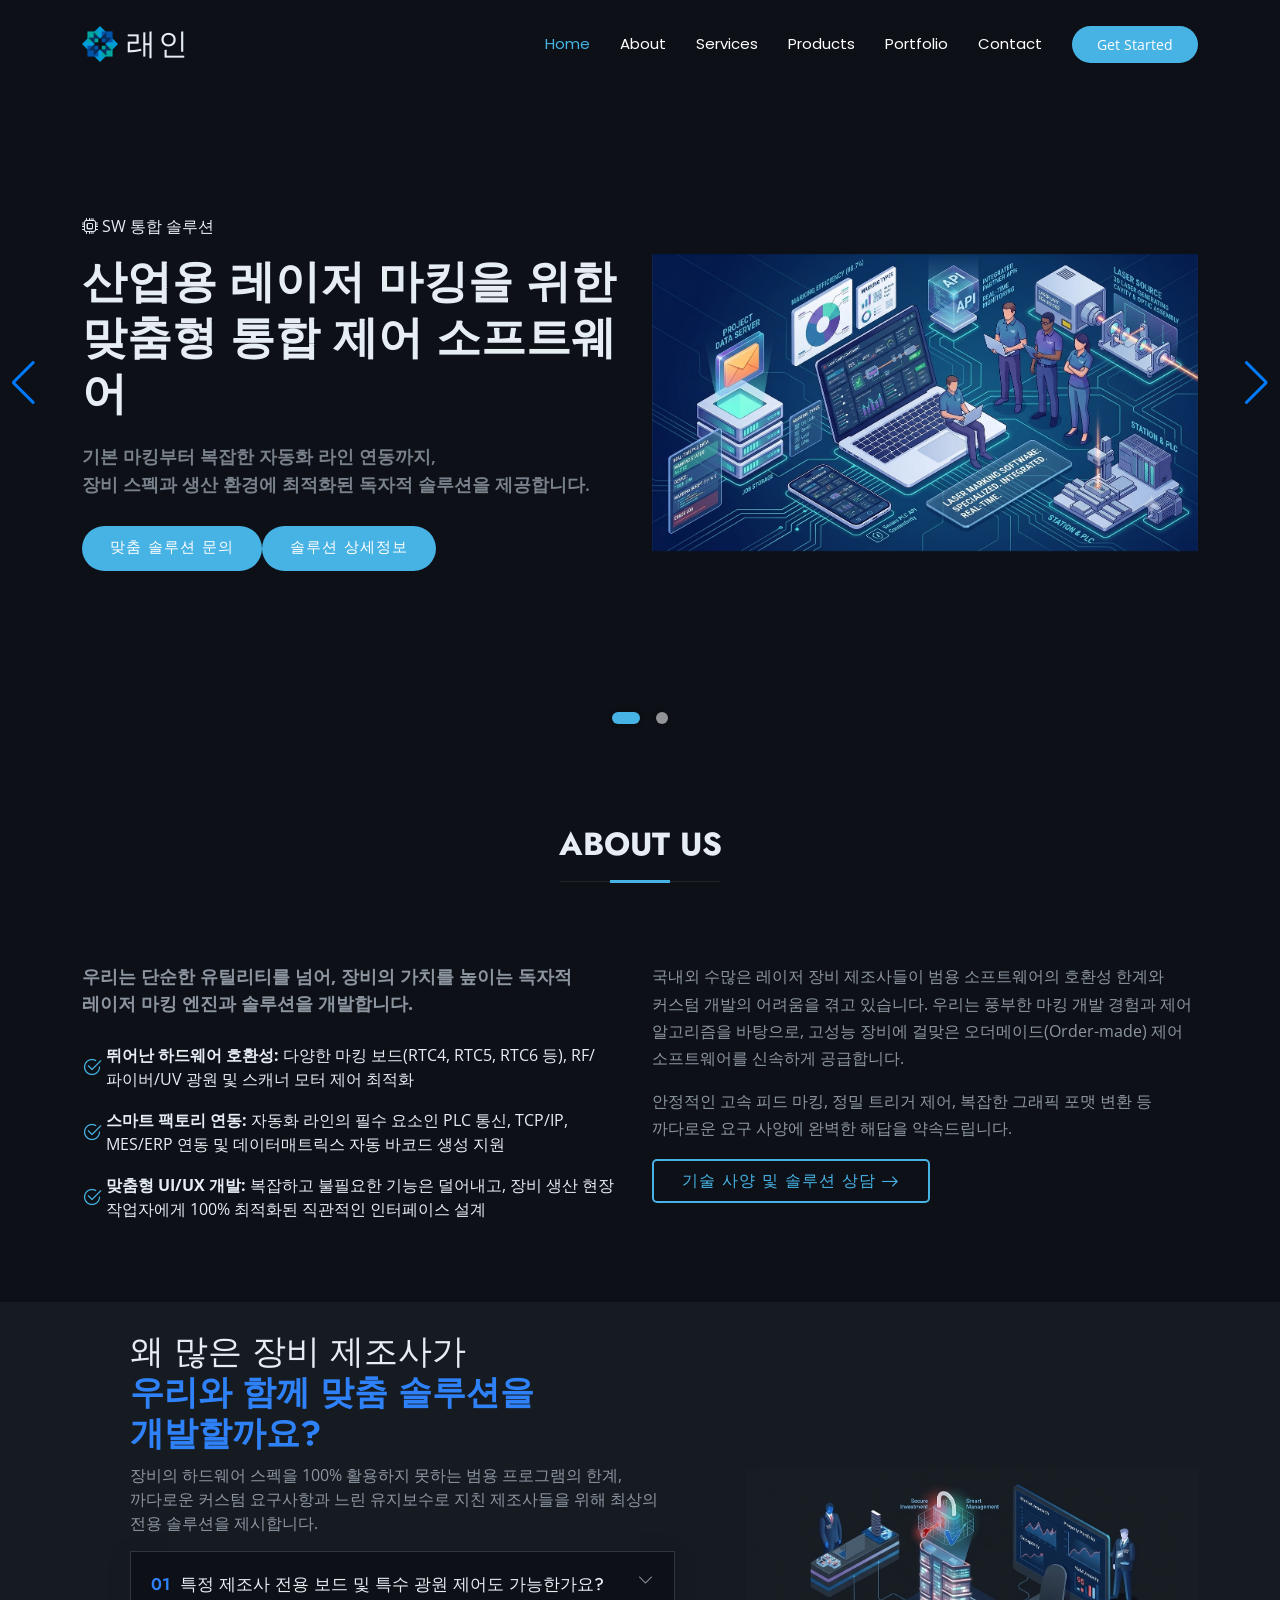
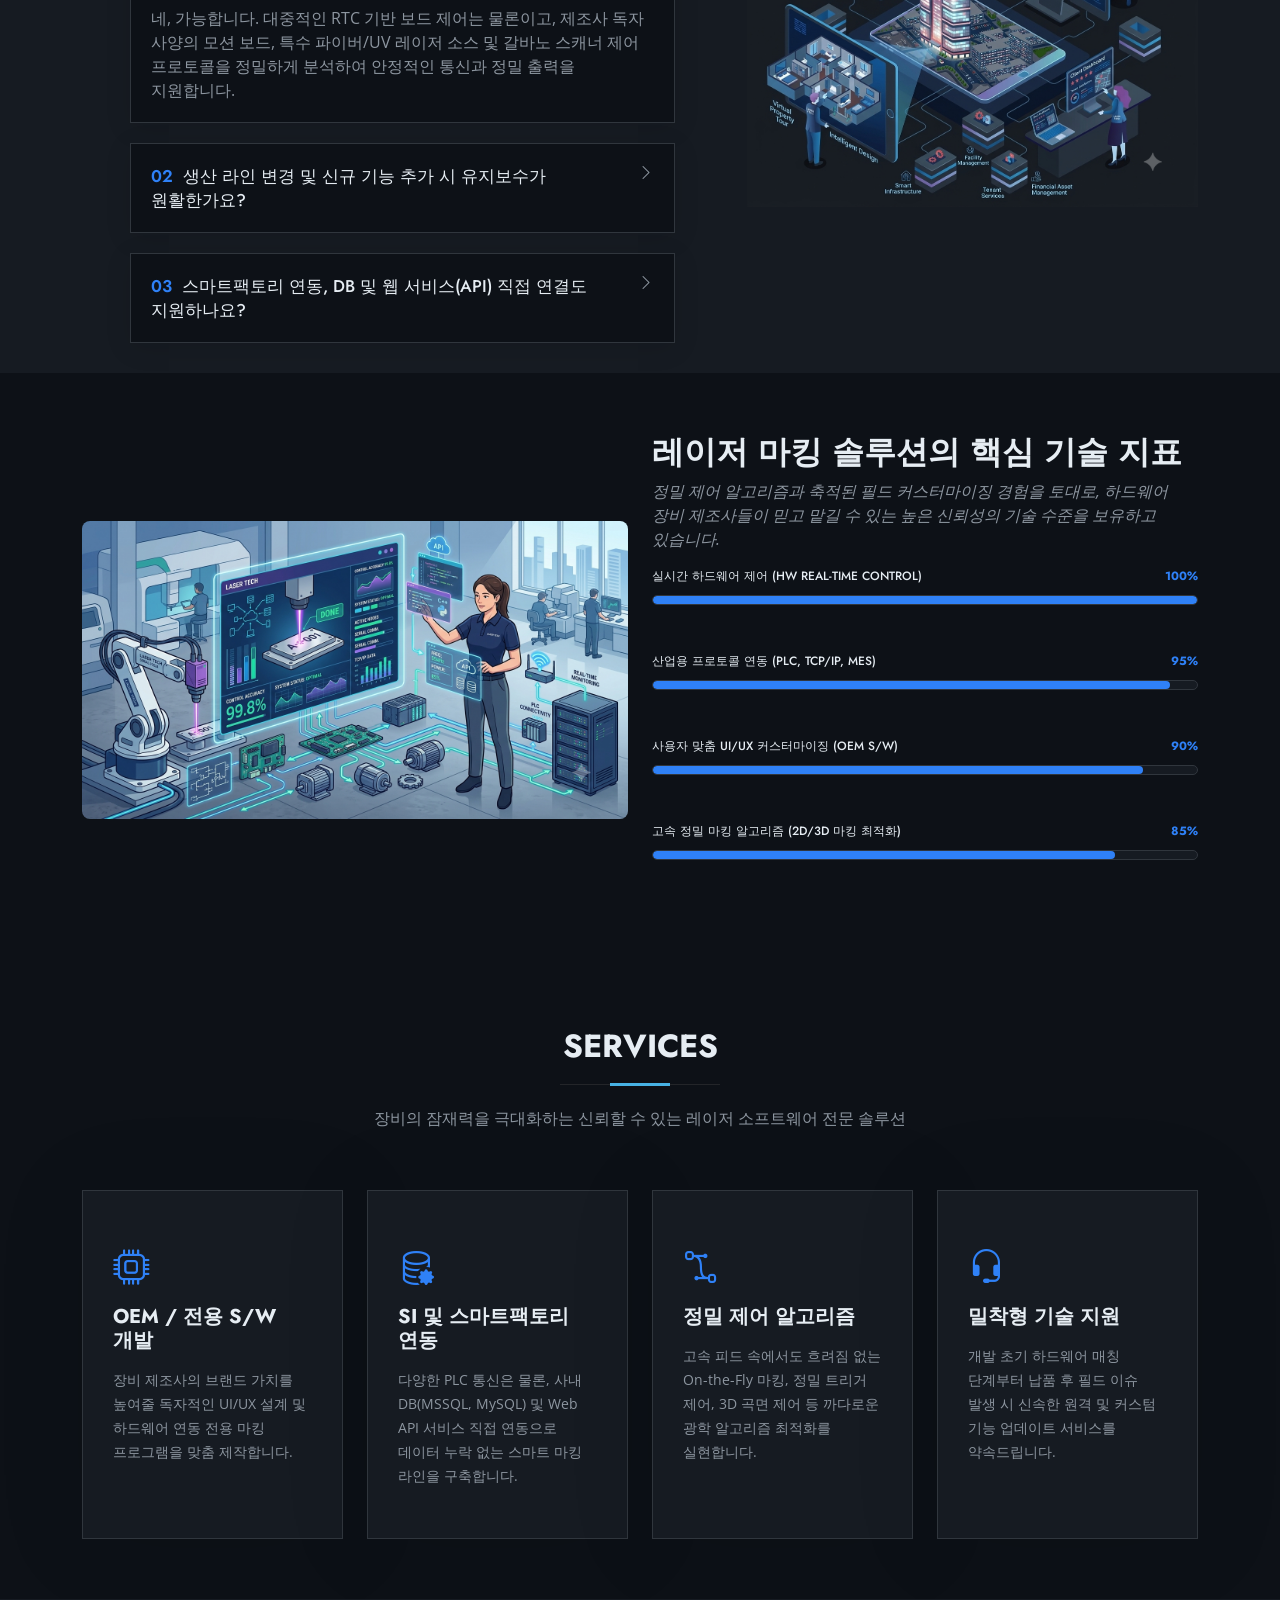
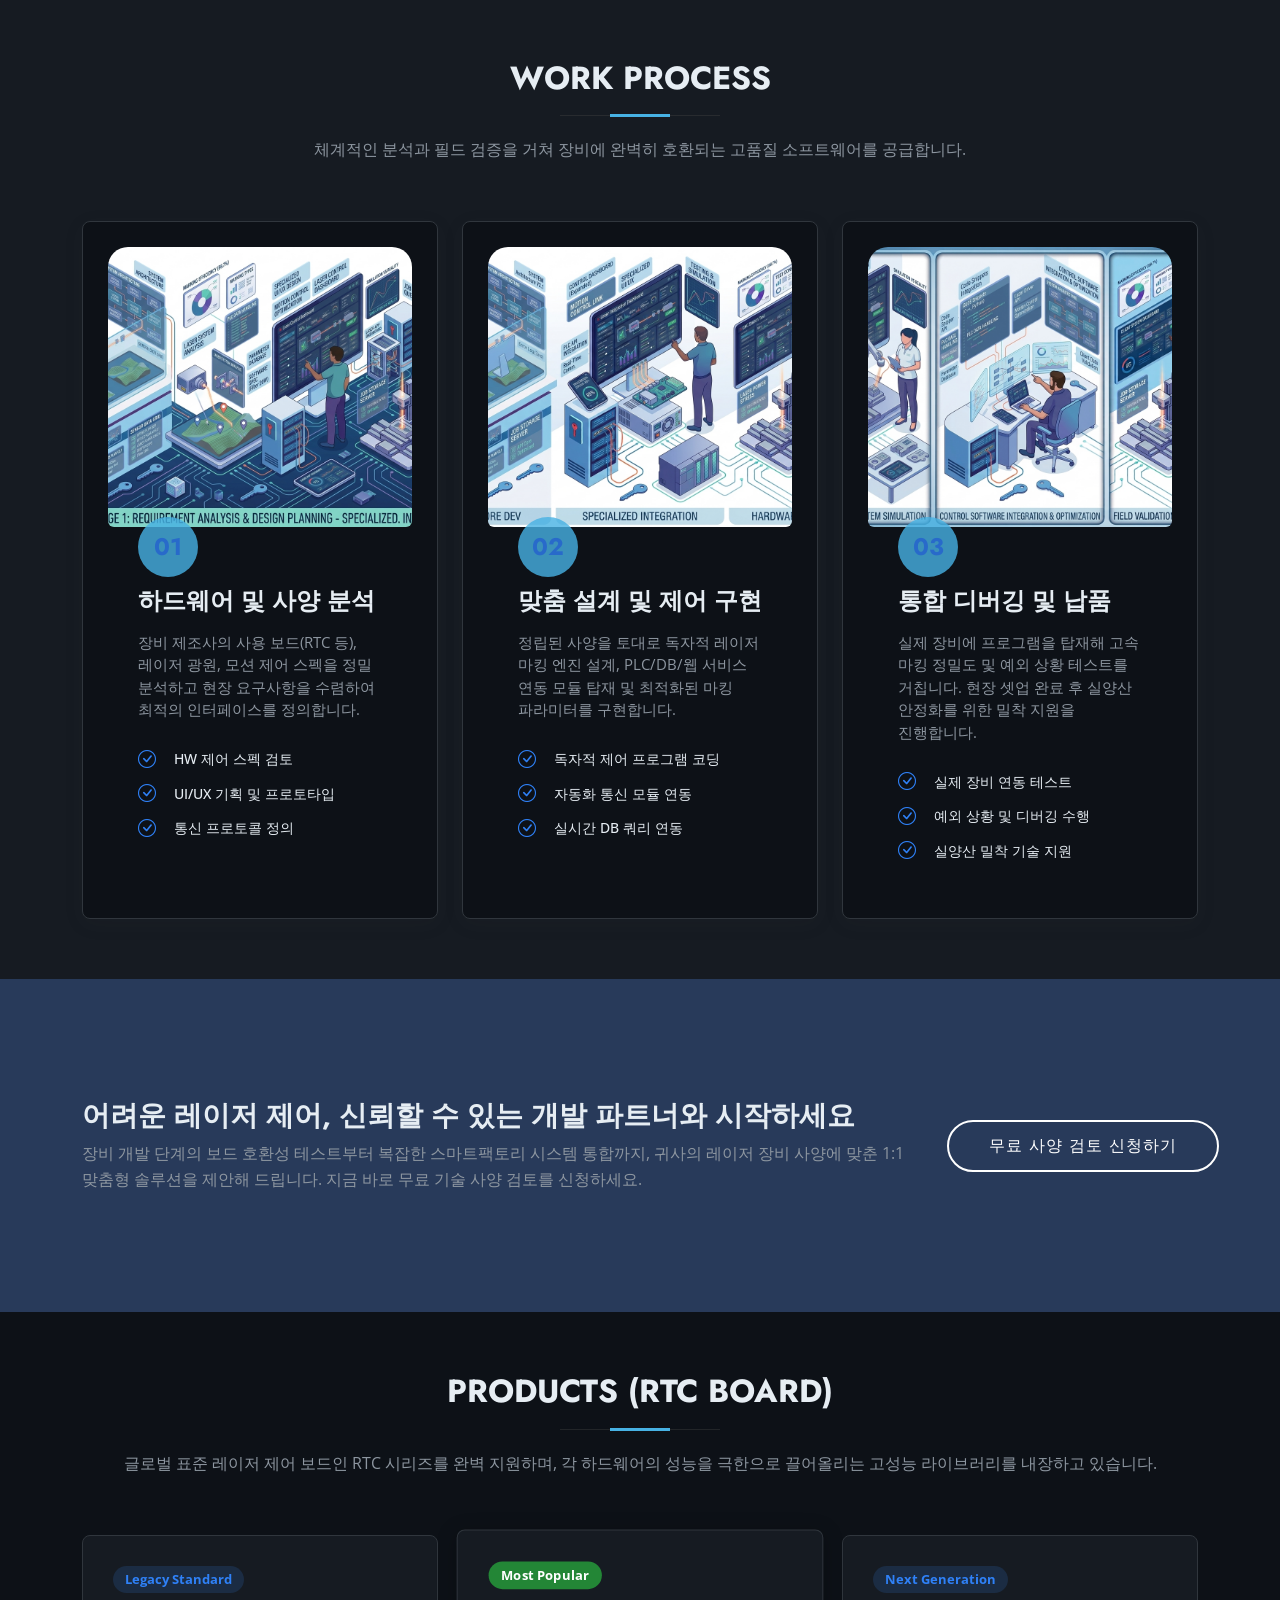
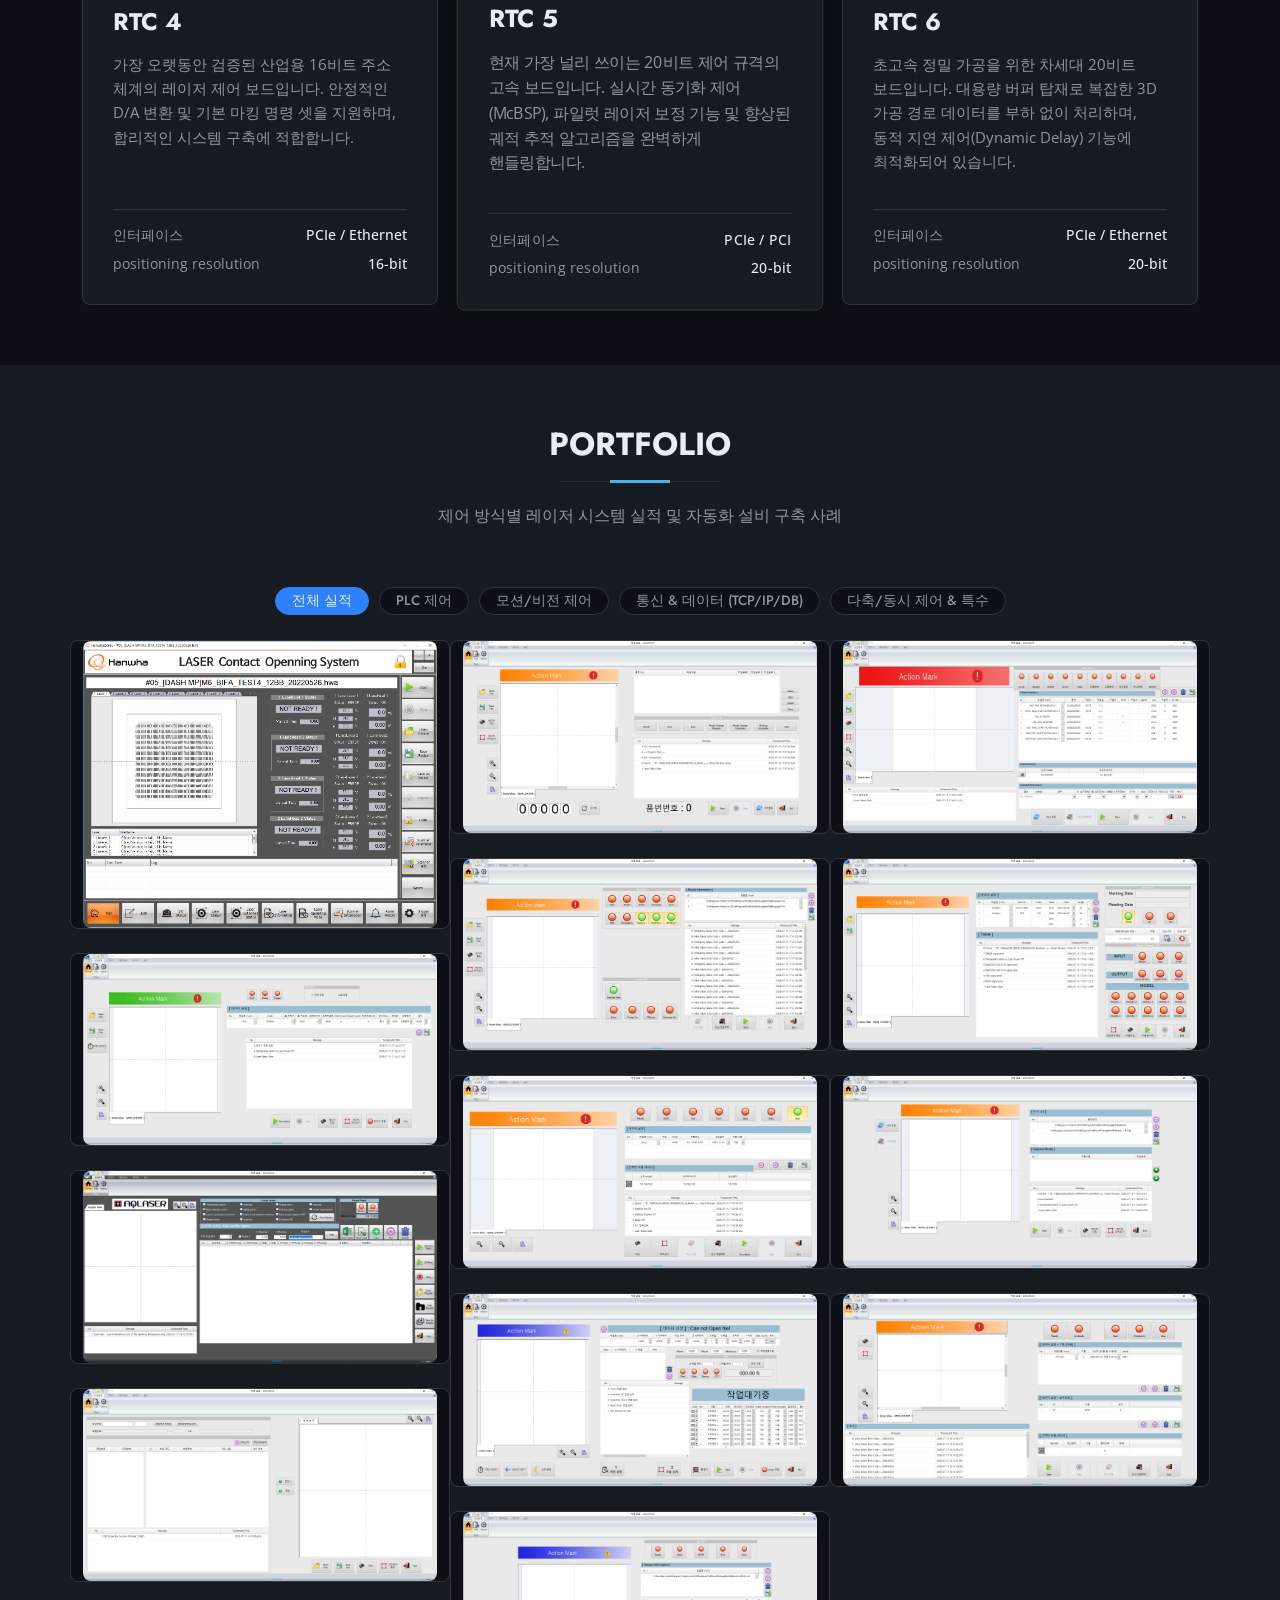
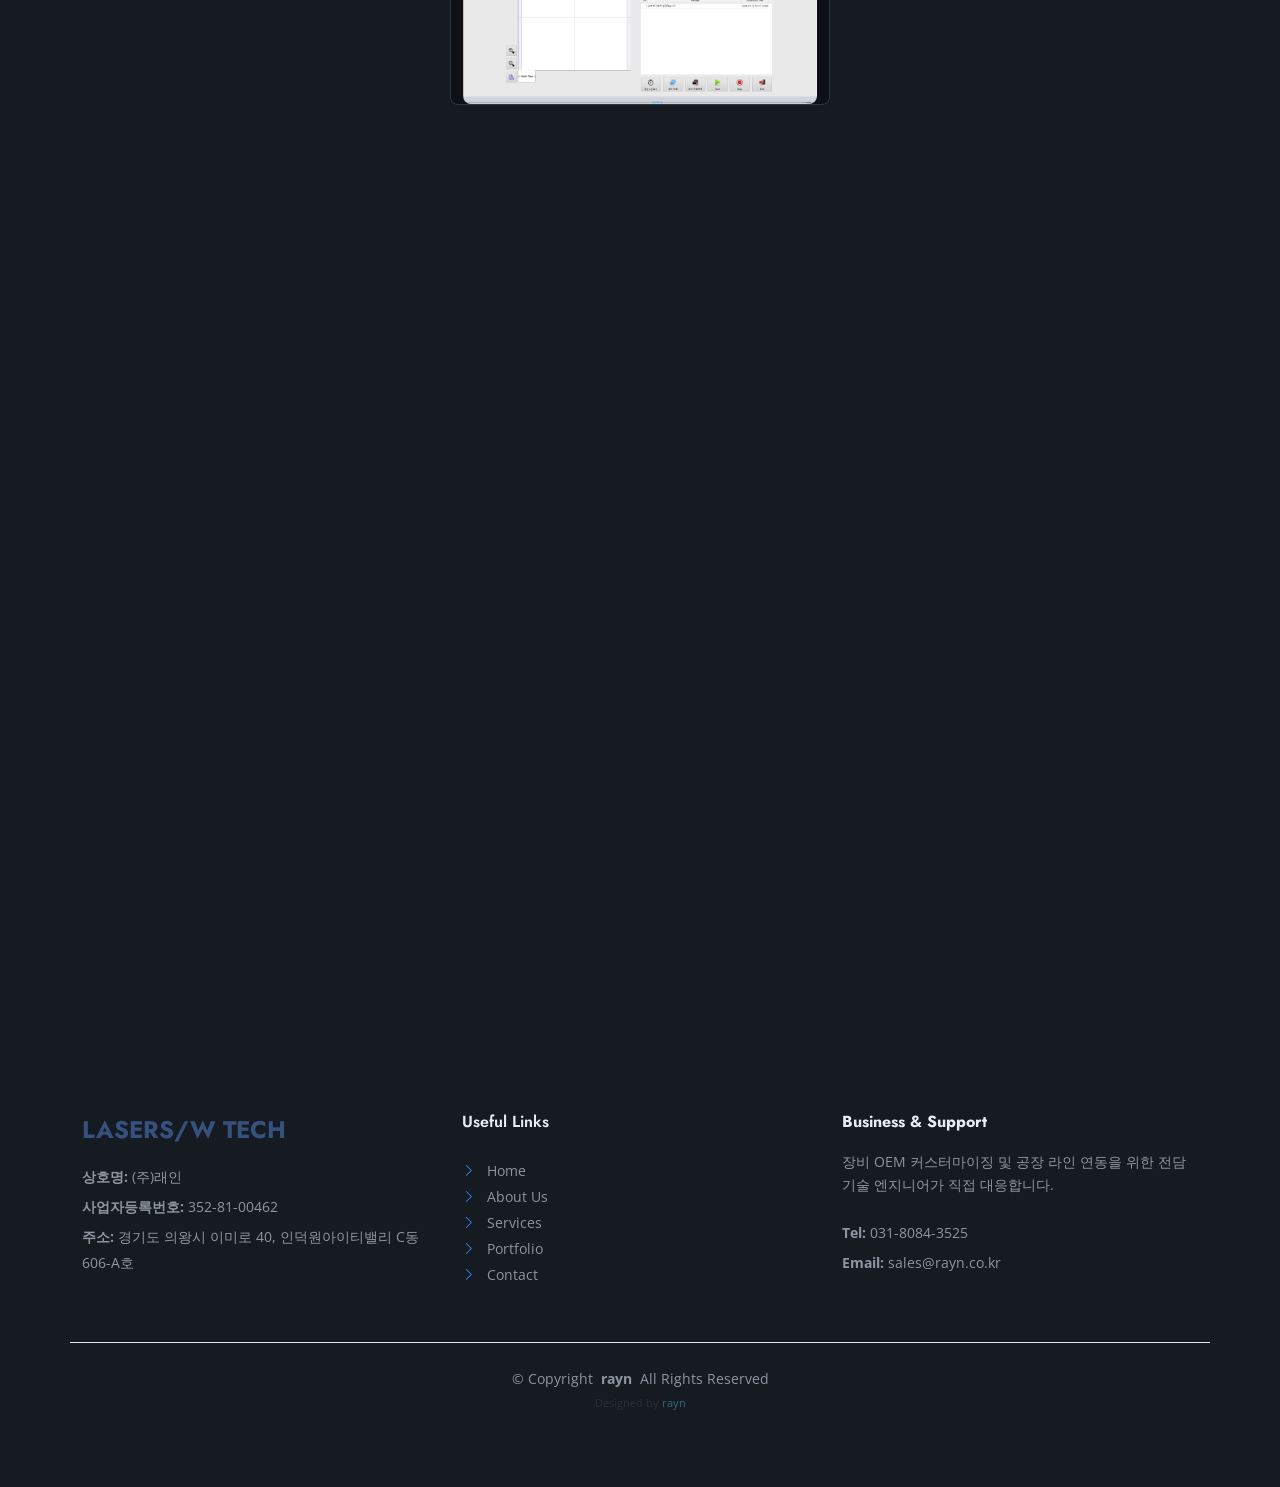
==== index.html @ 21db78a5 "Revise title and meta tags in index.html Updated the title and meta tags for SEO optimization." ====
<!DOCTYPE html>
<html lang="en">

<head>
  <meta charset="utf-8">
  <meta content="width=device-width, initial-scale=1.0" name="viewport">
  <title>(주)래인 | 산업용 레이저마킹기 제어 소프트웨어 솔루션</title>
  <meta name="description" content="고속·고정밀 산업용 레이저마킹기 제어 소프트웨어, 바코드 및 일련번호 자동 각인, 다양한 컨트롤러 호환 프로그램 및 기술 지원 제공.">
  <meta name="keywords" content="레이저마킹기 소프트웨어, 레이저각인 프로그램, 파이버레이저 제어, 바코드 마킹 S/W">

  <meta name="naver-site-verification" content="f3168f4e40c9c7f69e14053269ffd216d7e3ba92" />
  <meta name="google-site-verification" content="O3yWZTH9PxNp2W1cBLQPosysqCDRjIPfOWeS39dHVcw" />

  <!-- Favicons -->
  <link href="assets/img/favicon.png" rel="icon">
  <link href="assets/img/apple-touch-icon.png" rel="apple-touch-icon">

  <!-- Fonts -->
  <link href="https://fonts.googleapis.com" rel="preconnect">
  <link href="https://fonts.gstatic.com" rel="preconnect" crossorigin>
  <link href="https://fonts.googleapis.com/css2?family=Open+Sans:ital,wght@0,300;0,400;0,500;0,600;0,700;0,800;1,300;1,400;1,500;1,600;1,700;1,800&family=Poppins:ital,wght@0,100;0,200;0,300;0,400;0,500;0,600;0,700;0,800;0,900;1,100;1,200;1,300;1,400;1,500;1,600;1,700;1,800;1,900&family=Jost:ital,wght@0,100;0,200;0,300;0,400;0,500;0,600;0,700;0,800;0,900;1,100;1,200;1,300;1,400;1,500;1,600;1,700;1,800;1,900&display=swap" rel="stylesheet">

  <!-- Vendor CSS Files -->
  <link href="assets/vendor/bootstrap/css/bootstrap.min.css" rel="stylesheet">
  <link href="assets/vendor/bootstrap-icons/bootstrap-icons.css" rel="stylesheet">
  <link href="assets/vendor/aos/aos.css" rel="stylesheet">
  <link href="assets/vendor/glightbox/css/glightbox.min.css" rel="stylesheet">
  <link href="assets/vendor/swiper/swiper-bundle.min.css" rel="stylesheet">

  <!-- Main CSS File -->
  <link href="assets/css/main.css" rel="stylesheet">

  <!-- =======================================================
  * Template Name: Arsha
  * Template URL: https://bootstrapmade.com/arsha-free-bootstrap-html-template-corporate/
  * Updated: Feb 22 2025 with Bootstrap v5.3.3
  * Author: BootstrapMade.com
  * License: https://bootstrapmade.com/license/
  ======================================================== -->
</head>

<body class="index-page">

  <header id="header" class="header d-flex align-items-center fixed-top">
    <div class="container-fluid container-xl position-relative d-flex align-items-center">

      <a href="index.html" class="logo d-flex align-items-center me-auto">
        <!-- Uncomment the line below if you also wish to use an image logo -->
        <!-- <img src="assets/img/logo.webp" alt=""> -->
        <img src="assets/img/rayn_logo.png" alt="">
        <h1 class="sitename">래인</h1>
      </a>

      <nav id="navmenu" class="navmenu">
        <ul>
          <li><a href="#hero" class="active">Home</a></li>
          <li><a href="#about">About</a></li>
          <li><a href="#services">Services</a></li>
          <li><a href="#products">Products</a></li>
          <li><a href="#portfolio">Portfolio</a></li>
          <li><a href="#contact">Contact</a></li>
        </ul>
        <i class="mobile-nav-toggle d-xl-none bi bi-list"></i>
      </nav>

      <a class="btn-getstarted" href="#about">Get Started</a>

    </div>
  </header>

  <main class="main">

    <!-- Hero Section (SW + RTC 보드 일체형 통합 슬라이더) -->
    <section id="hero" class="hero section dark-background" style="padding: 0;">

    <div class="swiper init-swiper" style="position: relative;">
      
      <!-- Arsha v5+ 전용 Swiper 설정 제어 스크립트 -->
      <script type="application/json" class="swiper-config">
        {
          "loop": true,
          "speed": 800,
          "autoplay": {
            "delay": 4500,
            "disableOnInteraction": false
          },
          "slidesPerView": 1,
          "navigation": {
            "nextEl": ".swiper-button-next",
            "prevEl": ".swiper-button-prev"
          },
          "pagination": {
            "el": ".swiper-pagination",
            "type": "bullets",
            "clickable": true
          }
        }
      </script>
      
      <div class="swiper-wrapper">

        <!-- [슬라이드 1] SW 통합 솔루션 -->
        <div class="swiper-slide d-flex align-items-center" style="min-height: 85vh; padding: 80px 0 60px 0;">
          <div class="container">
            <div class="row gy-4 align-items-center">
              <div class="col-lg-6 order-2 order-lg-1 d-flex flex-column justify-content-center">
                <span class="solution-badge mb-3"><i class="bi bi-cpu"></i> SW 통합 솔루션</span>
                <h1 style="font-size: 2.8rem; font-weight: 700; line-height: 1.25;">
                  산업용 레이저 마킹을 위한<br>맞춤형 통합 제어 소프트웨어
                </h1>
                <p style="font-size: 1.1rem; margin: 20px 0; opacity: 0.85; line-height: 1.6;">
                  기본 마킹부터 복잡한 자동화 라인 연동까지,<br>장비 스펙과 생산 환경에 최적화된 독자적 솔루션을 제공합니다.
                </p>
                <div class="d-flex justify-content-center justify-content-lg-start mt-2">
                  <a href="#contact" class="btn-get-started">맞춤 솔루션 문의</a>
                  <!-- 확실하게 눈에 띄도록 커스텀 클래스를 고도화한 보조 버튼 -->
                  <a href="#about" class="btn-get-started btn-hero-secondary">솔루션 상세정보</a>
                </div>
              </div>
              <div class="col-lg-6 order-1 order-lg-2 hero-img text-center">
                <img src="assets/img/hero-img.png" class="img-fluid animated" alt="SW 통합 솔루션" style="max-height: 380px;">
              </div>
            </div>
          </div>
        </div><!-- /Slide 1 -->

        <!-- [슬라이드 2] RTC 보드 패키지 -->
        <div class="swiper-slide d-flex align-items-center" style="min-height: 85vh; padding: 80px 0 60px 0;">
          <div class="container">
            <div class="row gy-4 align-items-center">
              <div class="col-lg-6 order-2 order-lg-1 d-flex flex-column justify-content-center">
                <span class="solution-badge premium mb-3"><i class="bi bi-cpu-fill"></i> RTC 보드 패키지</span>
                <h1 style="font-size: 2.8rem; font-weight: 700; line-height: 1.25;">
                  검증된 RTC 제어 솔루션으로<br>설비의 가치를 극대화합니다
                </h1>
                <p style="font-size: 1.1rem; margin: 20px 0; opacity: 0.85; line-height: 1.6;">
                  합리적인 **RTC4**부터 고정밀 **RTC5**, 차세대 **RTC6**까지 고객사 장비 스펙에 맞춤 구성됩니다. 하드웨어의 성능을 100% 끌어올리는 안정적인 드라이버 최적화와 완벽한 통신 연동을 보장합니다.
                </p>
                <div class="d-flex justify-content-center justify-content-lg-start mt-2">
                  <a href="#contact" class="btn-get-started">맞춤 솔루션 문의</a>
                  <!-- 확실하게 눈에 띄도록 커스텀 클래스를 고도화한 보조 버튼 -->
                  <a href="#about" class="btn-get-started btn-hero-secondary">솔루션 상세정보</a>
                </div>
              </div>
              <!-- [슬라이드 2] 우측 이미지 배치 변경 코드 -->
              <div class="col-lg-6 order-1 order-lg-2 hero-img text-center d-flex align-items-center justify-content-center" style="min-height: 380px;">
                <!-- 
                  - max-height를 조절해 보드가 큼직하게 보이도록 조정합니다.
                  - object-fit: contain을 통해 이미지가 찌그러지지 않고 원본 비율을 유지하도록 합니다.
                  - filter: drop-shadow를 추가해 투명 배경 이미지 밑에 은은한 푸른빛/흰색 그림자를 주어 어두운 템플릿 테마와 공중에 뜬 듯한 입체감을 연출합니다.
                -->
                <img src="assets/img/rtc-board.png" class="img-fluid animated" alt="RTC 보드 전체 라인업 패키지" 
                    style="max-height: 320px; width: auto; object-fit: contain; filter: drop-shadow(0px 10px 20px rgba(71, 178, 228, 0.25));">
              </div>
            </div>
          </div>
        </div><!-- /Slide 2 -->

      </div>

      <!-- 내비게이션 화살표 및 하단 페이지 닷 컨트롤러 -->
      <div class="swiper-button-prev"></div>
      <div class="swiper-button-next"></div>
      
      <!-- 이 엘리먼트가 위 CSS를 만나 아주 밝고 선명한 흰색/하늘색 점들로 표현됩니다 -->
      <div class="swiper-pagination"></div>

    </div>

  </section><!-- /Hero Section -->

    <!-- Clients Section -->
    <!-- section id="clients" class="clients section light-background">

      <div class="container" data-aos="zoom-in">

        <div class="swiper init-swiper">
          <script type="application/json" class="swiper-config">
            {
              "loop": true,
              "speed": 600,
              "autoplay": {
                "delay": 5000
              },
              "slidesPerView": "auto",
              "pagination": {
                "el": ".swiper-pagination",
                "type": "bullets",
                "clickable": true
              },
              "breakpoints": {
                "320": {
                  "slidesPerView": 2,
                  "spaceBetween": 40
                },
                "480": {
                  "slidesPerView": 3,
                  "spaceBetween": 60
                },
                "640": {
                  "slidesPerView": 4,
                  "spaceBetween": 80
                },
                "992": {
                  "slidesPerView": 5,
                  "spaceBetween": 120
                },
                "1200": {
                  "slidesPerView": 6,
                  "spaceBetween": 120
                }
              }
            }
          </script>
          <div class="swiper-wrapper align-items-center">
            <div class="swiper-slide"><img src="assets/img/clients/clients-1.webp" class="img-fluid" alt=""></div>
            <div class="swiper-slide"><img src="assets/img/clients/clients-2.webp" class="img-fluid" alt=""></div>
            <div class="swiper-slide"><img src="assets/img/clients/clients-3.webp" class="img-fluid" alt=""></div>
            <div class="swiper-slide"><img src="assets/img/clients/clients-4.webp" class="img-fluid" alt=""></div>
            <div class="swiper-slide"><img src="assets/img/clients/clients-5.webp" class="img-fluid" alt=""></div>
            <div class="swiper-slide"><img src="assets/img/clients/clients-6.webp" class="img-fluid" alt=""></div>
            <div class="swiper-slide"><img src="assets/img/clients/clients-7.webp" class="img-fluid" alt=""></div>
            <div class="swiper-slide"><img src="assets/img/clients/clients-8.webp" class="img-fluid" alt=""></div>
          </div>
        </div>

      </div>

    </section -->
    <!-- /Clients Section -->

    <!-- About Section -->
    <section id="about" class="about section">

      <!-- Section Title -->
      <div class="container section-title" data-aos="fade-up">
        <h2>About Us</h2>
      </div><!-- End Section Title -->

      <div class="container">

        <div class="row gy-4">

          <div class="col-lg-6 content" data-aos="fade-up" data-aos-delay="100">
            <p style="font-size: 18px; font-weight: bold; color: #37517e; word-break: keep-all;">
              우리는 단순한 유틸리티를 넘어, 장비의 가치를 높이는 독자적 레이저 마킹 엔진과 솔루션을 개발합니다.
            </p>
            <ul style="padding-top: 10px;">
              <li style="margin-bottom: 12px; word-break: keep-all;">
                <i class="bi bi-check2-circle" style="color: #47b2e4;"></i> 
                <span><strong>뛰어난 하드웨어 호환성:</strong> 다양한 마킹 보드(RTC4, RTC5, RTC6 등), RF/파이버/UV 광원 및 스캐너 모터 제어 최적화</span>
              </li>
              <li style="margin-bottom: 12px; word-break: keep-all;">
                <i class="bi bi-check2-circle" style="color: #47b2e4;"></i> 
                <span><strong>스마트 팩토리 연동:</strong> 자동화 라인의 필수 요소인 PLC 통신, TCP/IP, MES/ERP 연동 및 데이터매트릭스 자동 바코드 생성 지원</span>
              </li>
              <li style="margin-bottom: 12px; word-break: keep-all;">
                <i class="bi bi-check2-circle" style="color: #47b2e4;"></i> 
                <span><strong>맞춤형 UI/UX 개발:</strong> 복잡하고 불필요한 기능은 덜어내고, 장비 생산 현장 작업자에게 100% 최적화된 직관적인 인터페이스 설계</span>
              </li>
            </ul>
          </div>

          <div class="col-lg-6" data-aos="fade-up" data-aos-delay="200">
            <p style="word-break: keep-all; line-height: 1.7;">
              국내외 수많은 레이저 장비 제조사들이 범용 소프트웨어의 호환성 한계와 커스텀 개발의 어려움을 겪고 있습니다. 우리는 풍부한 마킹 개발 경험과 제어 알고리즘을 바탕으로, 고성능 장비에 걸맞은 오더메이드(Order-made) 제어 소프트웨어를 신속하게 공급합니다. 
            </p>
            <p style="word-break: keep-all; line-height: 1.7;">
              안정적인 고속 피드 마킹, 정밀 트리거 제어, 복잡한 그래픽 포맷 변환 등 까다로운 요구 사양에 완벽한 해답을 약속드립니다.
            </p>
            <!-- 아래 링크는 클릭 시 문의하기(#contact)로 부드럽게 스크롤됩니다. -->
            <a href="#contact" class="read-more"><span>기술 사양 및 솔루션 상담</span><i class="bi bi-arrow-right"></i></a>
          </div>

        </div>

      </div>

    </section><!-- /About Section -->

    <!-- Why Us Section -->
    <section id="why-us" class="section why-us" data-builder="section" style="background-color: var(--gh-bg-sub) !important;">

      <div class="container">

        <div class="row gy-4">

          <div class="col-lg-7 d-flex flex-column justify-content-center order-2 order-lg-1">

            <div class="content px-xl-5" data-aos="fade-up" data-aos-delay="100">
              <h3 style="word-break: keep-all; color: var(--gh-text-main) !important;">왜 많은 장비 제조사가<br><strong style="color: var(--gh-accent) !important;">우리와 함께 맞춤 솔루션을 개발할까요?</strong></h3>
              <p style="word-break: keep-all; color: var(--gh-text-muted) !important;">
                장비의 하드웨어 스펙을 100% 활용하지 못하는 범용 프로그램의 한계, 까다로운 커스텀 요구사항과 느린 유지보수로 지친 제조사들을 위해 최상의 전용 솔루션을 제시합니다.
              </p>
            </div>

            <div class="faq-container px-xl-5" data-aos="fade-up" data-aos-delay="200">

              <div class="faq-item faq-active" style="background-color: var(--gh-bg-main) !important; border: 1px solid var(--gh-border) !important;">
                <h3 style="word-break: keep-all; color: var(--gh-text-main) !important;"><span style="color: var(--gh-accent) !important;">01</span> 특정 제조사 전용 보드 및 특수 광원 제어도 가능한가요?</h3>
                <div class="faq-content">
                  <p style="word-break: keep-all; color: var(--gh-text-muted) !important;">네, 가능합니다. 대중적인 RTC 기반 보드 제어는 물론이고, 제조사 독자 사양의 모션 보드, 특수 파이버/UV 레이저 소스 및 갈바노 스캐너 제어 프로토콜을 정밀하게 분석하여 안정적인 통신과 정밀 출력을 지원합니다.</p>
                </div>
                <i class="faq-toggle bi bi-chevron-right" style="color: var(--gh-text-muted) !important;"></i>
              </div>

              <div class="faq-item" style="background-color: var(--gh-bg-main) !important; border: 1px solid var(--gh-border) !important;">
                <h3 style="word-break: keep-all; color: var(--gh-text-main) !important;"><span style="color: var(--gh-accent) !important;">02</span> 생산 라인 변경 및 신규 기능 추가 시 유지보수가 원활한가요?</h3>
                <div class="faq-content">
                  <p style="word-break: keep-all; color: var(--gh-text-muted) !important;">해외 범용 프로그램과 달리, 자체 기술력으로 소스코드를 직접 설계·개발하므로 신속한 유지보수 및 즉각적인 커스텀 피드백이 가능합니다. 생산 현장의 라인 변경이나 신규 자동화 스펙 요구에 빠르게 대응할 수 있습니다.</p>
                </div>
                <i class="faq-toggle bi bi-chevron-right" style="color: var(--gh-text-muted) !important;"></i>
              </div>

              <div class="faq-item" style="background-color: var(--gh-bg-main) !important; border: 1px solid var(--gh-border) !important;">
                <h3 style="word-break: keep-all; color: var(--gh-text-main) !important;"><span style="color: var(--gh-accent) !important;">03</span> 스마트팩토리 연동, DB 및 웹 서비스(API) 직접 연결도 지원하나요?</h3>
                <div class="faq-content">
                  <p style="word-break: keep-all; color: var(--gh-text-muted) !important;">네, 적극 지원합니다. 상위 DB(MS-SQL, Oracle, MySQL 등) 및 RESTful Web Service(웹 API)와 프로그램이 실시간으로 직접 연동되어 마킹 데이터를 조회하고 결과를 피드백합니다. 이를 통해 수동 입력 오류를 원천 차단하고, PLC·이더넷 통신 및 MES/ERP 시스템과의 완벽한 동기화를 보장합니다.</p>
                </div>
                <i class="faq-toggle bi bi-chevron-right" style="color: var(--gh-text-muted) !important;"></i>
              </div>

            </div>

          </div>

          <div class="col-lg-5 order-1 order-lg-2 why-us-img">
            <!-- 💡 GitHub 다크 테마 배경에 맞춰 생성한 새로운 이미지를 'why-us.png'로 저장해 교체해 주세요! -->
            <img src="assets/img/why-us.png" class="img-fluid" alt="레이저 제어 기술력 이미지" data-aos="zoom-in" data-aos-delay="100">
          </div>
        </div>

      </div>

    </section>
    <!-- /Why Us Section -->

    <!-- Skills Section -->
    <section id="skills" class="skills section" style="background-color: var(--gh-bg-main) !important;">

      <div class="container" data-aos="fade-up" data-aos-delay="100">

        <div class="row">

          <div class="col-lg-6 d-flex align-items-center">
            <!-- 💡 다크 테마에 맞는 일러스트를 배치해 보세요! -->
            <img src="assets/img/skills.png" class="img-fluid" alt="소프트웨어 제어 전문성 일러스트" style="border-radius: 8px;">
          </div>

          <div class="col-lg-6 pt-4 pt-lg-0 content">

            <h3 style="word-break: keep-all; color: var(--gh-text-main) !important;">레이저 마킹 솔루션의 핵심 기술 지표</h3>
            <p class="fst-italic" style="word-break: keep-all; color: var(--gh-text-muted) !important;">
              정밀 제어 알고리즘과 축적된 필드 커스터마이징 경험을 토대로, 하드웨어 장비 제조사들이 믿고 맡길 수 있는 높은 신뢰성의 기술 수준을 보유하고 있습니다.
            </p>

            <div class="skills-content skills-animation">

              <!-- Skill 1: 실시간 하드웨어 제어 -->
              <div class="progress" style="margin-bottom: 25px; background: transparent;">
                <span class="skill" style="display: flex; justify-content: space-between; align-items: center; margin-bottom: 10px;">
                  <span style="color: var(--gh-text-main) !important; font-weight: 500;">실시간 하드웨어 제어 (HW Real-time Control)</span> 
                  <i class="val" style="color: var(--gh-accent) !important; font-style: normal; font-weight: bold;">100%</i>
                </span>
                <div class="progress-bar-wrap" style="background-color: var(--gh-bg-sub) !important; border: 1px solid var(--gh-border) !important; height: 10px; border-radius: 5px; overflow: hidden;">
                  <div class="progress-bar" role="progressbar" aria-valuenow="100" aria-valuemin="0" aria-valuemax="100" style="background-color: var(--gh-accent) !important; height: 100%; border-radius: 5px;"></div>
                </div>
              </div>

              <!-- Skill 2: 산업용 프로토콜 연동 -->
              <div class="progress" style="margin-bottom: 25px; background: transparent;">
                <span class="skill" style="display: flex; justify-content: space-between; align-items: center; margin-bottom: 10px;">
                  <span style="color: var(--gh-text-main) !important; font-weight: 500;">산업용 프로토콜 연동 (PLC, TCP/IP, MES)</span> 
                  <i class="val" style="color: var(--gh-accent) !important; font-style: normal; font-weight: bold;">95%</i>
                </span>
                <div class="progress-bar-wrap" style="background-color: var(--gh-bg-sub) !important; border: 1px solid var(--gh-border) !important; height: 10px; border-radius: 5px; overflow: hidden;">
                  <div class="progress-bar" role="progressbar" aria-valuenow="95" aria-valuemin="0" aria-valuemax="100" style="background-color: var(--gh-accent) !important; height: 100%; border-radius: 5px;"></div>
                </div>
              </div>

              <!-- Skill 3: 사용자 맞춤 UI/UX 커스터마이징 -->
              <div class="progress" style="margin-bottom: 25px; background: transparent;">
                <span class="skill" style="display: flex; justify-content: space-between; align-items: center; margin-bottom: 10px;">
                  <span style="color: var(--gh-text-main) !important; font-weight: 500;">사용자 맞춤 UI/UX 커스터마이징 (OEM S/W)</span> 
                  <i class="val" style="color: var(--gh-accent) !important; font-style: normal; font-weight: bold;">90%</i>
                </span>
                <div class="progress-bar-wrap" style="background-color: var(--gh-bg-sub) !important; border: 1px solid var(--gh-border) !important; height: 10px; border-radius: 5px; overflow: hidden;">
                  <div class="progress-bar" role="progressbar" aria-valuenow="90" aria-valuemin="0" aria-valuemax="100" style="background-color: var(--gh-accent) !important; height: 100%; border-radius: 5px;"></div>
                </div>
              </div>

              <!-- Skill 4: 고속 정밀 마킹 알고리즘 -->
              <div class="progress" style="margin-bottom: 25px; background: transparent;">
                <span class="skill" style="display: flex; justify-content: space-between; align-items: center; margin-bottom: 10px;">
                  <span style="color: var(--gh-text-main) !important; font-weight: 500;">고속 정밀 마킹 알고리즘 (2D/3D 마킹 최적화)</span> 
                  <i class="val" style="color: var(--gh-accent) !important; font-style: normal; font-weight: bold;">85%</i>
                </span>
                <div class="progress-bar-wrap" style="background-color: var(--gh-bg-sub) !important; border: 1px solid var(--gh-border) !important; height: 10px; border-radius: 5px; overflow: hidden;">
                  <div class="progress-bar" role="progressbar" aria-valuenow="85" aria-valuemin="0" aria-valuemax="100" style="background-color: var(--gh-accent) !important; height: 100%; border-radius: 5px;"></div>
                </div>
              </div>

            </div>

          </div>
        </div>

      </div>

    </section>
    <!-- /Skills Section -->

    <!-- Services Section -->
    <section id="services" class="services section" style="background-color: var(--gh-bg-main) !important;">

      <!-- Section Title -->
      <div class="container section-title" data-aos="fade-up">
        <h2 style="color: var(--gh-text-main) !important;">Services</h2>
        <p style="word-break: keep-all; color: var(--gh-text-muted) !important;">장비의 잠재력을 극대화하는 신뢰할 수 있는 레이저 소프트웨어 전문 솔루션</p>
      </div><!-- End Section Title -->

      <div class="container">

        <div class="row gy-4">

          <!-- Service Item 1: 맞춤형 소프트웨어 -->
          <div class="col-xl-3 col-md-6 d-flex" data-aos="fade-up" data-aos-delay="100">
            <div class="service-item position-relative" style="background-color: var(--gh-bg-sub) !important; border: 1px solid var(--gh-border) !important; color: var(--gh-text-main) !important;">
              <div class="icon"><i class="bi bi-cpu icon" style="color: var(--gh-accent) !important;"></i></div>
              <h4><a href="#contact" class="stretched-link" style="word-break: keep-all; color: var(--gh-text-main) !important;">OEM / 전용 S/W 개발</a></h4>
              <p style="word-break: keep-all; color: var(--gh-text-muted) !important;">장비 제조사의 브랜드 가치를 높여줄 독자적인 UI/UX 설계 및 하드웨어 연동 전용 마킹 프로그램을 맞춤 제작합니다.</p>
            </div>
          </div><!-- End Service Item -->

          <!-- Service Item 2: 데이터베이스 및 연동 -->
          <div class="col-xl-3 col-md-6 d-flex" data-aos="fade-up" data-aos-delay="200">
            <div class="service-item position-relative" style="background-color: var(--gh-bg-sub) !important; border: 1px solid var(--gh-border) !important; color: var(--gh-text-main) !important;">
              <div class="icon"><i class="bi bi-database-gear icon" style="color: var(--gh-accent) !important;"></i></div>
              <h4><a href="#contact" class="stretched-link" style="word-break: keep-all; color: var(--gh-text-main) !important;">SI 및 스마트팩토리 연동</a></h4>
              <p style="word-break: keep-all; color: var(--gh-text-muted) !important;">다양한 PLC 통신은 물론, 사내 DB(MSSQL, MySQL) 및 Web API 서비스 직접 연동으로 데이터 누락 없는 스마트 마킹 라인을 구축합니다.</p>
            </div>
          </div><!-- End Service Item -->

          <!-- Service Item 3: 고속/초정밀 기술 -->
          <div class="col-xl-3 col-md-6 d-flex" data-aos="fade-up" data-aos-delay="300">
            <div class="service-item position-relative" style="background-color: var(--gh-bg-sub) !important; border: 1px solid var(--gh-border) !important; color: var(--gh-text-main) !important;">
              <div class="icon"><i class="bi bi-bezier2 icon" style="color: var(--gh-accent) !important;"></i></div>
              <h4><a href="#contact" class="stretched-link" style="word-break: keep-all; color: var(--gh-text-main) !important;">정밀 제어 알고리즘</a></h4>
              <p style="word-break: keep-all; color: var(--gh-text-muted) !important;">고속 피드 속에서도 흐려짐 없는 On-the-Fly 마킹, 정밀 트리거 제어, 3D 곡면 제어 등 까다로운 광학 알고리즘 최적화를 실현합니다.</p>
            </div>
          </div><!-- End Service Item -->

          <!-- Service Item 4: 기술 지원 -->
          <div class="col-xl-3 col-md-6 d-flex" data-aos="fade-up" data-aos-delay="400">
            <div class="service-item position-relative" style="background-color: var(--gh-bg-sub) !important; border: 1px solid var(--gh-border) !important; color: var(--gh-text-main) !important;">
              <div class="icon"><i class="bi bi-headset icon" style="color: var(--gh-accent) !important;"></i></div>
              <h4><a href="#contact" class="stretched-link" style="word-break: keep-all; color: var(--gh-text-main) !important;">밀착형 기술 지원</a></h4>
              <p style="word-break: keep-all; color: var(--gh-text-muted) !important;">개발 초기 하드웨어 매칭 단계부터 납품 후 필드 이슈 발생 시 신속한 원격 및 커스텀 기능 업데이트 서비스를 약속드립니다.</p>
            </div>
          </div><!-- End Service Item -->

        </div>

      </div>

    </section>
    <!-- /Services Section -->

    <!-- Work Process Section -->
    <section id="work-process" class="work-process section" style="background-color: var(--gh-bg-sub) !important;">

      <!-- Section Title -->
      <div class="container section-title" data-aos="fade-up">
        <h2 style="color: var(--gh-text-main) !important;">Work Process</h2>
        <p style="word-break: keep-all; color: var(--gh-text-muted) !important;">체계적인 분석과 필드 검증을 거쳐 장비에 완벽히 호환되는 고품질 소프트웨어를 공급합니다.</p>
      </div><!-- End Section Title -->

      <div class="container" data-aos="fade-up" data-aos-delay="100">

        <div class="row gy-5">

          <!-- Step 1: 사양 분석 및 미팅 -->
          <div class="col-lg-4" data-aos="fade-up" data-aos-delay="200">
            <div class="steps-item" style="background-color: var(--gh-bg-main) !important; border: 1px solid var(--gh-border) !important; border-radius: 8px; padding: 25px; height: 100%;">
              <div class="steps-image">
                <img src="assets/img/steps/steps-1.png" alt="사양 분석 및 하드웨어 검토" class="img-fluid" loading="lazy" style="border-radius: 6px;">
              </div>
              <div class="steps-content" style="margin-top: 20px;">
                <div class="steps-number" style="color: var(--gh-accent) !important; opacity: 0.8;">01</div>
                <h3 style="word-break: keep-all; color: var(--gh-text-main) !important;">하드웨어 및 사양 분석</h3>
                <p style="word-break: keep-all; color: var(--gh-text-muted) !important;">장비 제조사의 사용 보드(RTC 등), 레이저 광원, 모션 제어 스펙을 정밀 분석하고 현장 요구사항을 수렴하여 최적의 인터페이스를 정의합니다.</p>
                
                <!-- 💡 글자 가독성 집중 개선 영역 (Step 1) -->
                <div class="steps-features" style="margin-top: 15px;">
                  <div class="feature-item" style="display: flex; align-items: center; gap: 8px; margin-bottom: 8px;">
                    <i class="bi bi-check-circle" style="color: var(--gh-accent) !important; font-size: 1.1rem;"></i>
                    <span style="color: var(--gh-text-main) !important; font-weight: 500;">HW 제어 스펙 검토</span>
                  </div>
                  <div class="feature-item" style="display: flex; align-items: center; gap: 8px; margin-bottom: 8px;">
                    <i class="bi bi-check-circle" style="color: var(--gh-accent) !important; font-size: 1.1rem;"></i>
                    <span style="color: var(--gh-text-main) !important; font-weight: 500;">UI/UX 기획 및 프로토타입</span>
                  </div>
                  <div class="feature-item" style="display: flex; align-items: center; gap: 8px;">
                    <i class="bi bi-check-circle" style="color: var(--gh-accent) !important; font-size: 1.1rem;"></i>
                    <span style="color: var(--gh-text-main) !important; font-weight: 500;">통신 프로토콜 정의</span>
                  </div>
                </div>
              </div>
            </div><!-- End Steps Item -->
          </div>

          <!-- Step 2: 소프트웨어 최적화 개발 -->
          <div class="col-lg-4" data-aos="fade-up" data-aos-delay="300">
            <div class="steps-item" style="background-color: var(--gh-bg-main) !important; border: 1px solid var(--gh-border) !important; border-radius: 8px; padding: 25px; height: 100%;">
              <div class="steps-image">
                <img src="assets/img/steps/steps-2.png" alt="소프트웨어 개발 및 최적화" class="img-fluid" loading="lazy" style="border-radius: 6px;">
              </div>
              <div class="steps-content" style="margin-top: 20px;">
                <div class="steps-number" style="color: var(--gh-accent) !important; opacity: 0.8;">02</div>
                <h3 style="word-break: keep-all; color: var(--gh-text-main) !important;">맞춤 설계 및 제어 구현</h3>
                <p style="word-break: keep-all; color: var(--gh-text-muted) !important;">정립된 사양을 토대로 독자적 레이저 마킹 엔진 설계, PLC/DB/웹 서비스 연동 모듈 탑재 및 최적화된 마킹 파라미터를 구현합니다.</p>
                
                <!-- 💡 글자 가독성 집중 개선 영역 (Step 2) -->
                <div class="steps-features" style="margin-top: 15px;">
                  <div class="feature-item" style="display: flex; align-items: center; gap: 8px; margin-bottom: 8px;">
                    <i class="bi bi-check-circle" style="color: var(--gh-accent) !important; font-size: 1.1rem;"></i>
                    <span style="color: var(--gh-text-main) !important; font-weight: 500;">독자적 제어 프로그램 코딩</span>
                  </div>
                  <div class="feature-item" style="display: flex; align-items: center; gap: 8px; margin-bottom: 8px;">
                    <i class="bi bi-check-circle" style="color: var(--gh-accent) !important; font-size: 1.1rem;"></i>
                    <span style="color: var(--gh-text-main) !important; font-weight: 500;">자동화 통신 모듈 연동</span>
                  </div>
                  <div class="feature-item" style="display: flex; align-items: center; gap: 8px;">
                    <i class="bi bi-check-circle" style="color: var(--gh-accent) !important; font-size: 1.1rem;"></i>
                    <span style="color: var(--gh-text-main) !important; font-weight: 500;">실시간 DB 쿼리 연동</span>
                  </div>
                </div>
              </div>
            </div><!-- End Steps Item -->
          </div>

          <!-- Step 3: 장비 통합 테스트 및 셋업 -->
          <div class="col-lg-4" data-aos="fade-up" data-aos-delay="400">
            <div class="steps-item" style="background-color: var(--gh-bg-main) !important; border: 1px solid var(--gh-border) !important; border-radius: 8px; padding: 25px; height: 100%;">
              <div class="steps-image">
                <img src="assets/img/steps/steps-3.png" alt="필드 테스트 및 최종 납품" class="img-fluid" loading="lazy" style="border-radius: 6px;">
              </div>
              <div class="steps-content" style="margin-top: 20px;">
                <div class="steps-number" style="color: var(--gh-accent) !important; opacity: 0.8;">03</div>
                <h3 style="word-break: keep-all; color: var(--gh-text-main) !important;">통합 디버깅 및 납품</h3>
                <p style="word-break: keep-all; color: var(--gh-text-muted) !important;">실제 장비에 프로그램을 탑재해 고속 마킹 정밀도 및 예외 상황 테스트를 거칩니다. 현장 셋업 완료 후 실양산 안정화를 위한 밀착 지원을 진행합니다.</p>
                
                <!-- 💡 글자 가독성 집중 개선 영역 (Step 3) -->
                <div class="steps-features" style="margin-top: 15px;">
                  <div class="feature-item" style="display: flex; align-items: center; gap: 8px; margin-bottom: 8px;">
                    <i class="bi bi-check-circle" style="color: var(--gh-accent) !important; font-size: 1.1rem;"></i>
                    <span style="color: var(--gh-text-main) !important; font-weight: 500;">실제 장비 연동 테스트</span>
                  </div>
                  <div class="feature-item" style="display: flex; align-items: center; gap: 8px; margin-bottom: 8px;">
                    <i class="bi bi-check-circle" style="color: var(--gh-accent) !important; font-size: 1.1rem;"></i>
                    <span style="color: var(--gh-text-main) !important; font-weight: 500;">예외 상황 및 디버깅 수행</span>
                  </div>
                  <div class="feature-item" style="display: flex; align-items: center; gap: 8px;">
                    <i class="bi bi-check-circle" style="color: var(--gh-accent) !important; font-size: 1.1rem;"></i>
                    <span style="color: var(--gh-text-main) !important; font-weight: 500;">실양산 밀착 기술 지원</span>
                  </div>
                </div>
              </div>
            </div><!-- End Steps Item -->
          </div>

        </div>

      </div>

    </section>
    <!-- /Work Process Section -->

    <!-- Call To Action Section -->
    <section id="call-to-action" class="call-to-action section dark-background">

      <!-- 배경 이미지는 템플릿 기본 이미지를 그대로 사용하거나 어두운 공장/레이저 이미지가 있다면 교체 가능합니다 -->
      <img src="assets/img/bg/bg-8.webp" alt="레이저 소프트웨어 파트너십 배경">

      <div class="container">

        <div class="row align-items-center" data-aos="zoom-in" data-aos-delay="100">
          <div class="col-xl-9 text-center text-xl-start">
            <h3 style="word-break: keep-all; font-weight: bold;">어려운 레이저 제어, 신뢰할 수 있는 개발 파트너와 시작하세요</h3>
            <p style="word-break: keep-all; margin-bottom: 0; line-height: 1.6;">
              장비 개발 단계의 보드 호환성 테스트부터 복잡한 스마트팩토리 시스템 통합까지, 
              귀사의 레이저 장비 사양에 맞춘 1:1 맞춤형 솔루션을 제안해 드립니다. 지금 바로 무료 기술 사양 검토를 신청하세요.
            </p>
          </div>
          <div class="col-xl-3 cta-btn-container text-center text-xl-end">
            <!-- 클릭 시 문의하기(#contact) 섹션으로 자연스럽게 스크롤됩니다 -->
            <a class="cta-btn align-middle" href="#contact" style="word-break: keep-all; white-space: nowrap;">무료 사양 검토 신청하기</a>
          </div>
        </div>

      </div>

    </section>
    <!-- /Call To Action Section -->

    <!-- Products Section -->
    <section id="products" class="products section" style="background-color: var(--gh-bg-main) !important; padding: 60px 0;">

      <!-- Section Title -->
      <div class="container section-title" data-aos="fade-up">
        <h2 style="color: var(--gh-text-main) !important;">Products (RTC Board)</h2>
        <p style="word-break: keep-all; color: var(--gh-text-muted) !important;">
          글로벌 표준 레이저 제어 보드인 RTC 시리즈를 완벽 지원하며, 각 하드웨어의 성능을 극한으로 끌어올리는 고성능 라이브러리를 내장하고 있습니다.
        </p>
      </div><!-- End Section Title -->

      <div class="container" data-aos="fade-up" data-aos-delay="100">

        <div class="row gy-4">

          <!-- RTC 4 Card -->
          <div class="col-lg-4" data-aos="fade-up" data-aos-delay="200">
            <div class="product-item" style="background-color: var(--gh-bg-sub) !important; border: 1px solid var(--gh-border) !important; border-radius: 8px; padding: 30px; height: 100%; display: flex; flex-direction: column; justify-content: space-between;">
              <div>
                <div class="product-badge" style="display: inline-block; background-color: rgba(56, 139, 253, 0.15); color: var(--gh-accent) !important; padding: 4px 12px; border-radius: 20px; font-size: 0.8rem; font-weight: bold; margin-bottom: 15px;">Legacy Standard</div>
                <h3 style="color: var(--gh-text-main) !important; font-size: 1.5rem; font-weight: 700; margin-bottom: 15px;">RTC 4</h3>
                <p style="word-break: keep-all; color: var(--gh-text-muted) !important; font-size: 0.95rem; line-height: 1.6;">
                  가장 오랫동안 검증된 산업용 16비트 주소 체계의 레이저 제어 보드입니다. 안정적인 D/A 변환 및 기본 마킹 명령 셋을 지원하며, 합리적인 시스템 구축에 적합합니다.
                </p>
              </div>
              <div class="product-specs" style="margin-top: 20px; border-top: 1px solid var(--gh-border); padding-top: 15px;">
                <div style="display: flex; justify-content: space-between; margin-bottom: 8px; font-size: 0.85rem;">
                  <span style="color: var(--gh-text-muted);">인터페이스</span>
                  <span style="color: var(--gh-text-main); font-weight: 500;">PCIe / Ethernet</span>
                </div>
                <div style="display: flex; justify-content: space-between; font-size: 0.85rem;">
                  <span style="color: var(--gh-text-muted);">positioning resolution</span>
                  <span style="color: var(--gh-text-main); font-weight: 500;">16-bit</span>
                </div>
              </div>
            </div>
          </div><!-- End Product Item -->

          <!-- RTC 5 Card -->
          <div class="col-lg-4" data-aos="fade-up" data-aos-delay="300">
            <div class="product-item" style="background-color: var(--gh-bg-sub) !important; border: 1px solid var(--gh-border) !important; border-radius: 8px; padding: 30px; height: 100%; display: flex; flex-direction: column; justify-content: space-between; transform: scale(1.03); box-shadow: 0 4px 20px rgba(0,0,0,0.25);">
              <div>
                <div class="product-badge" style="display: inline-block; background-color: #238636; color: #ffffff !important; padding: 4px 12px; border-radius: 20px; font-size: 0.8rem; font-weight: bold; margin-bottom: 15px;">Most Popular</div>
                <h3 style="color: var(--gh-text-main) !important; font-size: 1.5rem; font-weight: 700; margin-bottom: 15px;">RTC 5</h3>
                <p style="word-break: keep-all; color: var(--gh-text-muted) !important; font-size: 0.95rem; line-height: 1.6;">
                  현재 가장 널리 쓰이는 20비트 제어 규격의 고속 보드입니다. 실시간 동기화 제어(McBSP), 파일럿 레이저 보정 기능 및 향상된 궤적 추적 알고리즘을 완벽하게 핸들링합니다.
                </p>
              </div>
              <div class="product-specs" style="margin-top: 20px; border-top: 1px solid var(--gh-border); padding-top: 15px;">
                <div style="display: flex; justify-content: space-between; margin-bottom: 8px; font-size: 0.85rem;">
                  <span style="color: var(--gh-text-muted);">인터페이스</span>
                  <span style="color: var(--gh-text-main); font-weight: 500;">PCIe / PCI</span>
                </div>
                <div style="display: flex; justify-content: space-between; font-size: 0.85rem;">
                  <span style="color: var(--gh-text-muted);">positioning resolution</span>
                  <span style="color: var(--gh-text-main); font-weight: 500;">20-bit</span>
                </div>
              </div>
            </div>
          </div><!-- End Product Item -->

          <!-- RTC 6 Card -->
          <div class="col-lg-4" data-aos="fade-up" data-aos-delay="400">
            <div class="product-item" style="background-color: var(--gh-bg-sub) !important; border: 1px solid var(--gh-border) !important; border-radius: 8px; padding: 30px; height: 100%; display: flex; flex-direction: column; justify-content: space-between;">
              <div>
                <div class="product-badge" style="display: inline-block; background-color: rgba(56, 139, 253, 0.15); color: var(--gh-accent) !important; padding: 4px 12px; border-radius: 20px; font-size: 0.8rem; font-weight: bold; margin-bottom: 15px;">Next Generation</div>
                <h3 style="color: var(--gh-text-main) !important; font-size: 1.5rem; font-weight: 700; margin-bottom: 15px;">RTC 6</h3>
                <p style="word-break: keep-all; color: var(--gh-text-muted) !important; font-size: 0.95rem; line-height: 1.6;">
                  초고속 정밀 가공을 위한 차세대 20비트 보드입니다. 대용량 버퍼 탑재로 복잡한 3D 가공 경로 데이터를 부하 없이 처리하며, 동적 지연 제어(Dynamic Delay) 기능에 최적화되어 있습니다.
                </p>
              </div>
              <div class="product-specs" style="margin-top: 20px; border-top: 1px solid var(--gh-border); padding-top: 15px;">
                <div style="display: flex; justify-content: space-between; margin-bottom: 8px; font-size: 0.85rem;">
                  <span style="color: var(--gh-text-muted);">인터페이스</span>
                  <span style="color: var(--gh-text-main); font-weight: 500;">PCIe / Ethernet</span>
                </div>
                <div style="display: flex; justify-content: space-between; font-size: 0.85rem;">
                  <span style="color: var(--gh-text-muted);">positioning resolution</span>
                  <span style="color: var(--gh-text-main); font-weight: 500;">20-bit</span>
                </div>
              </div>
            </div>
          </div><!-- End Product Item -->

        </div>

      </div>
    </section>
    <!-- /Products Section -->

    <!-- Portfolio Section -->
    <section id="portfolio" class="portfolio section" style="background-color: var(--gh-bg-sub) !important; padding: 60px 0;">

      <!-- Section Title -->
      <div class="container section-title" data-aos="fade-up">
        <h2 style="color: var(--gh-text-main) !important;">Portfolio</h2>
        <p style="word-break: keep-all; color: var(--gh-text-muted) !important;">제어 방식별 레이저 시스템 실적 및 자동화 설비 구축 사례</p>
      </div><!-- End Section Title -->

      <div class="container">

        <div class="isotope-layout" data-default-filter="*" data-layout="masonry" data-sort="original-order">

          <!-- 💡 카테고리 필터 버튼 영역 (GitHub 스타일 적용) -->
          <ul class="portfolio-filters isotope-filters" data-aos="fade-up" data-aos-delay="100" style="background: transparent; display: flex; flex-wrap: wrap; justify-content: center; gap: 10px; padding: 0; list-style: none;">
            <li data-filter="*" class="filter-active" style="color: var(--gh-text-main) !important; background-color: var(--gh-accent) !important; border: 1px solid var(--gh-accent) !important; padding: 6px 18px; border-radius: 20px; font-size: 0.85rem; cursor: pointer; transition: all 0.2s;">전체 실적</li>
            <li data-filter=".filter-plc" style="color: var(--gh-text-muted) !important; background-color: var(--gh-bg-main) !important; border: 1px solid var(--gh-border) !important; padding: 6px 18px; border-radius: 20px; font-size: 0.85rem; cursor: pointer; transition: all 0.2s;" onmouseover="this.style.color='var(--gh-text-main)'; this.style.borderColor='var(--gh-text-muted)'" onmouseout="this.style.color='var(--gh-text-muted)'; this.style.borderColor='var(--gh-border)'">PLC 제어</li>
            <li data-filter=".filter-motion" style="color: var(--gh-text-muted) !important; background-color: var(--gh-bg-main) !important; border: 1px solid var(--gh-border) !important; padding: 6px 18px; border-radius: 20px; font-size: 0.85rem; cursor: pointer; transition: all 0.2s;" onmouseover="this.style.color='var(--gh-text-main)'; this.style.borderColor='var(--gh-text-muted)'" onmouseout="this.style.color='var(--gh-text-muted)'; this.style.borderColor='var(--gh-border)'">모션/비전 제어</li>
            <li data-filter=".filter-network" style="color: var(--gh-text-muted) !important; background-color: var(--gh-bg-main) !important; border: 1px solid var(--gh-border) !important; padding: 6px 18px; border-radius: 20px; font-size: 0.85rem; cursor: pointer; transition: all 0.2s;" onmouseover="this.style.color='var(--gh-text-main)'; this.style.borderColor='var(--gh-text-muted)'" onmouseout="this.style.color='var(--gh-text-muted)'; this.style.borderColor='var(--gh-border)'">통신 &amp; 데이터 (TCP/IP/DB)</li>
            <li data-filter=".filter-special" style="color: var(--gh-text-muted) !important; background-color: var(--gh-bg-main) !important; border: 1px solid var(--gh-border) !important; padding: 6px 18px; border-radius: 20px; font-size: 0.85rem; cursor: pointer; transition: all 0.2s;" onmouseover="this.style.color='var(--gh-text-main)'; this.style.borderColor='var(--gh-text-muted)'" onmouseout="this.style.color='var(--gh-text-muted)'; this.style.borderColor='var(--gh-border)'">다축/동시 제어 &amp; 특수</li>
          </ul><!-- End Portfolio Filters -->

          <div class="row gy-4 isotope-container" data-aos="fade-up" data-aos-delay="200">

            <!-- Item 1 (이미 수정 완료됨) -->
            <div class="col-lg-4 col-md-6 portfolio-item isotope-item filter-plc filter-motion filter-special">
              <img src="assets/img/portfolio/portfolio-1.png" class="img-fluid" alt="PLC 및 4대 동시제어" style="border-radius: 8px;">
              <div class="portfolio-info" style="background-color: rgba(13, 17, 23, 0.9) !important; padding: 20px !important; border-radius: 0 0 8px 8px;">
                <h4 style="word-break: keep-all; color: var(--gh-text-main) !important; margin-bottom: 8px !important; font-size: 1.1rem !important; font-weight: 600 !important;">멀티 헤드 동시 제어 시스템</h4>
                <p style="word-break: keep-all; color: var(--gh-text-muted) !important; font-size: 0.85rem !important; margin-bottom: 15px !important; line-height: 1.4 !important;">PLC 연동, 고정밀 위치 보정 및 레이저 4대 동시 제어 솔루션</p>
                <div class="portfolio-links-container" style="display: flex; gap: 12px; margin-top: 10px;">
                  <a href="assets/img/portfolio/portfolio-1.png" title="PLC, 위치보정, 레이저4대 동시제어" data-gallery="portfolio-gallery" class="glightbox preview-link" style="position: static !important; display: inline-flex !important; align-items: center; gap: 4px; color: var(--gh-text-main) !important; font-size: 0.85rem !important; text-decoration: none; transition: color 0.2s;" onmouseover="this.style.color='var(--gh-accent)'" onmouseout="this.style.color='var(--gh-text-main)'"><i class="bi bi-zoom-in" style="font-size: 1.1rem; color: var(--gh-accent) !important;"></i> 크게보기</a>
                  <span style="color: var(--gh-border) !important; font-size: 0.8rem;">|</span>
                  <a href="#contact" title="문의하기" class="details-link" style="position: static !important; display: inline-flex !important; align-items: center; gap: 4px; color: var(--gh-text-main) !important; font-size: 0.85rem !important; text-decoration: none; transition: color 0.2s;" onmouseover="this.style.color='var(--gh-accent)'" onmouseout="this.style.color='var(--gh-text-main)'"><i class="bi bi-link-45deg" style="font-size: 1.1rem; color: var(--gh-accent) !important;"></i> 문의하기</a>
                </div>
              </div>
            </div><!-- End Portfolio Item -->

            <!-- 💡 Item 2 (가독성 개선 완료) -->
            <div class="col-lg-4 col-md-6 portfolio-item isotope-item filter-plc">
              <img src="assets/img/portfolio/portfolio-2.png" class="img-fluid" alt="PLC 정밀 제어" style="border-radius: 8px;">
              <div class="portfolio-info" style="background-color: rgba(13, 17, 23, 0.9) !important; padding: 20px !important; border-radius: 0 0 8px 8px;">
                <h4 style="word-break: keep-all; color: var(--gh-text-main) !important; margin-bottom: 8px !important; font-size: 1.1rem !important; font-weight: 600 !important;">PLC 기반 라인 인라인 제어</h4>
                <p style="word-break: keep-all; color: var(--gh-text-muted) !important; font-size: 0.85rem !important; margin-bottom: 15px !important; line-height: 1.4 !important;">생산 설비 연동을 위한 규격화된 PLC 통신 및 정밀 제어</p>
                <div class="portfolio-links-container" style="display: flex; gap: 12px; margin-top: 10px;">
                  <a href="assets/img/portfolio/portfolio-2.png" title="PLC 제어 시스템" data-gallery="portfolio-gallery" class="glightbox preview-link" style="position: static !important; display: inline-flex !important; align-items: center; gap: 4px; color: var(--gh-text-main) !important; font-size: 0.85rem !important; text-decoration: none; transition: color 0.2s;" onmouseover="this.style.color='var(--gh-accent)'" onmouseout="this.style.color='var(--gh-text-main)'"><i class="bi bi-zoom-in" style="font-size: 1.1rem; color: var(--gh-accent) !important;"></i> 크게보기</a>
                  <span style="color: var(--gh-border) !important; font-size: 0.8rem;">|</span>
                  <a href="#contact" title="문의하기" class="details-link" style="position: static !important; display: inline-flex !important; align-items: center; gap: 4px; color: var(--gh-text-main) !important; font-size: 0.85rem !important; text-decoration: none; transition: color 0.2s;" onmouseover="this.style.color='var(--gh-accent)'" onmouseout="this.style.color='var(--gh-text-main)'"><i class="bi bi-link-45deg" style="font-size: 1.1rem; color: var(--gh-accent) !important;"></i> 문의하기</a>
                </div>
              </div>
            </div><!-- End Portfolio Item -->

            <!-- 💡 Item 3 (가독성 개선 완료) -->
            <div class="col-lg-4 col-md-6 portfolio-item isotope-item filter-plc filter-special">
              <img src="assets/img/portfolio/portfolio-3.png" class="img-fluid" alt="PLC 레이저 2대 동시 제어" style="border-radius: 8px;">
              <div class="portfolio-info" style="background-color: rgba(13, 17, 23, 0.9) !important; padding: 20px !important; border-radius: 0 0 8px 8px;">
                <h4 style="word-break: keep-all; color: var(--gh-text-main) !important; margin-bottom: 8px !important; font-size: 1.1rem !important; font-weight: 600 !important;">듀얼 레이저 동시 제어 시스템</h4>
                <p style="word-break: keep-all; color: var(--gh-text-muted) !important; font-size: 0.85rem !important; margin-bottom: 15px !important; line-height: 1.4 !important;">PLC 마스터 제어 및 레이저 2대 동시 스위칭/정밀 마킹</p>
                <div class="portfolio-links-container" style="display: flex; gap: 12px; margin-top: 10px;">
                  <a href="assets/img/portfolio/portfolio-3.png" title="PLC, 레이저2대 동시제어" data-gallery="portfolio-gallery" class="glightbox preview-link" style="position: static !important; display: inline-flex !important; align-items: center; gap: 4px; color: var(--gh-text-main) !important; font-size: 0.85rem !important; text-decoration: none; transition: color 0.2s;" onmouseover="this.style.color='var(--gh-accent)'" onmouseout="this.style.color='var(--gh-text-main)'"><i class="bi bi-zoom-in" style="font-size: 1.1rem; color: var(--gh-accent) !important;"></i> 크게보기</a>
                  <span style="color: var(--gh-border) !important; font-size: 0.8rem;">|</span>
                  <a href="#contact" title="문의하기" class="details-link" style="position: static !important; display: inline-flex !important; align-items: center; gap: 4px; color: var(--gh-text-main) !important; font-size: 0.85rem !important; text-decoration: none; transition: color 0.2s;" onmouseover="this.style.color='var(--gh-accent)'" onmouseout="this.style.color='var(--gh-text-main)'"><i class="bi bi-link-45deg" style="font-size: 1.1rem; color: var(--gh-accent) !important;"></i> 문의하기</a>
                </div>
              </div>
            </div><!-- End Portfolio Item -->

            <!-- 💡 Item 4 (가독성 개선 완료) -->
            <div class="col-lg-4 col-md-6 portfolio-item isotope-item filter-plc filter-special">
              <img src="assets/img/portfolio/portfolio-4.png" class="img-fluid" alt="PLC 레이저 용접" style="border-radius: 8px;">
              <div class="portfolio-info" style="background-color: rgba(13, 17, 23, 0.9) !important; padding: 20px !important; border-radius: 0 0 8px 8px;">
                <h4 style="word-break: keep-all; color: var(--gh-text-main) !important; margin-bottom: 8px !important; font-size: 1.1rem !important; font-weight: 600 !important;">레이저 용접 실시간 제어</h4>
                <p style="word-break: keep-all; color: var(--gh-text-muted) !important; font-size: 0.85rem !important; margin-bottom: 15px !important; line-height: 1.4 !important;">PLC 자동화 시퀀스 연동 및 레이저 용접 파워/경로 제어</p>
                <div class="portfolio-links-container" style="display: flex; gap: 12px; margin-top: 10px;">
                  <a href="assets/img/portfolio/portfolio-4.png" title="PLC, 레이저 용접 제어" data-gallery="portfolio-gallery" class="glightbox preview-link" style="position: static !important; display: inline-flex !important; align-items: center; gap: 4px; color: var(--gh-text-main) !important; font-size: 0.85rem !important; text-decoration: none; transition: color 0.2s;" onmouseover="this.style.color='var(--gh-accent)'" onmouseout="this.style.color='var(--gh-text-main)'"><i class="bi bi-zoom-in" style="font-size: 1.1rem; color: var(--gh-accent) !important;"></i> 크게보기</a>
                  <span style="color: var(--gh-border) !important; font-size: 0.8rem;">|</span>
                  <a href="#contact" title="문의하기" class="details-link" style="position: static !important; display: inline-flex !important; align-items: center; gap: 4px; color: var(--gh-text-main) !important; font-size: 0.85rem !important; text-decoration: none; transition: color 0.2s;" onmouseover="this.style.color='var(--gh-accent)'" onmouseout="this.style.color='var(--gh-text-main)'"><i class="bi bi-link-45deg" style="font-size: 1.1rem; color: var(--gh-accent) !important;"></i> 문의하기</a>
                </div>
              </div>
            </div><!-- End Portfolio Item -->

            <!-- 💡 Item 5 (가독성 개선 완료) -->
            <div class="col-lg-4 col-md-6 portfolio-item isotope-item filter-motion filter-network">
              <img src="assets/img/portfolio/portfolio-5.png" class="img-fluid" alt="모션 및 바코드리더기 연동" style="border-radius: 8px;">
              <div class="portfolio-info" style="background-color: rgba(13, 17, 23, 0.9) !important; padding: 20px !important; border-radius: 0 0 8px 8px;">
                <h4 style="word-break: keep-all; color: var(--gh-text-main) !important; margin-bottom: 8px !important; font-size: 1.1rem !important; font-weight: 600 !important;">1축 모션 및 리더기 인터페이스</h4>
                <p style="word-break: keep-all; color: var(--gh-text-muted) !important; font-size: 0.85rem !important; margin-bottom: 15px !important; line-height: 1.4 !important;">I/O 신호 제어, 단축 모션 제어 및 바코드 리더 데이터 연동</p>
                <div class="portfolio-links-container" style="display: flex; gap: 12px; margin-top: 10px;">
                  <a href="assets/img/portfolio/portfolio-5.png" title="IO, 모션1축 제어, 바코드리더기" data-gallery="portfolio-gallery" class="glightbox preview-link" style="position: static !important; display: inline-flex !important; align-items: center; gap: 4px; color: var(--gh-text-main) !important; font-size: 0.85rem !important; text-decoration: none; transition: color 0.2s;" onmouseover="this.style.color='var(--gh-accent)'" onmouseout="this.style.color='var(--gh-text-main)'"><i class="bi bi-zoom-in" style="font-size: 1.1rem; color: var(--gh-accent) !important;"></i> 크게보기</a>
                  <span style="color: var(--gh-border) !important; font-size: 0.8rem;">|</span>
                  <a href="#contact" title="문의하기" class="details-link" style="position: static !important; display: inline-flex !important; align-items: center; gap: 4px; color: var(--gh-text-main) !important; font-size: 0.85rem !important; text-decoration: none; transition: color 0.2s;" onmouseover="this.style.color='var(--gh-accent)'" onmouseout="this.style.color='var(--gh-text-main)'"><i class="bi bi-link-45deg" style="font-size: 1.1rem; color: var(--gh-accent) !important;"></i> 문의하기</a>
                </div>
              </div>
            </div><!-- End Portfolio Item -->

            <!-- 💡 Item 6 (가독성 개선 완료) -->
            <div class="col-lg-4 col-md-6 portfolio-item isotope-item filter-network">
              <img src="assets/img/portfolio/portfolio-6.png" class="img-fluid" alt="비전 TCP IP 연동" style="border-radius: 8px;">
              <div class="portfolio-info" style="background-color: rgba(13, 17, 23, 0.9) !important; padding: 20px !important; border-radius: 0 0 8px 8px;">
                <h4 style="word-break: keep-all; color: var(--gh-text-main) !important; margin-bottom: 8px !important; font-size: 1.1rem !important; font-weight: 600 !important;">비전 카메라 실시간 인터페이스</h4>
                <p style="word-break: keep-all; color: var(--gh-text-muted) !important; font-size: 0.85rem !important; margin-bottom: 15px !important; line-height: 1.4 !important;">I/O 시퀀스 트리거 및 비전 시스템과의 TCP/IP 통신 연동</p>
                <div class="portfolio-links-container" style="display: flex; gap: 12px; margin-top: 10px;">
                  <a href="assets/img/portfolio/portfolio-6.png" title="IO, 비전 TCP/IP 연동" data-gallery="portfolio-gallery" class="glightbox preview-link" style="position: static !important; display: inline-flex !important; align-items: center; gap: 4px; color: var(--gh-text-main) !important; font-size: 0.85rem !important; text-decoration: none; transition: color 0.2s;" onmouseover="this.style.color='var(--gh-accent)'" onmouseout="this.style.color='var(--gh-text-main)'"><i class="bi bi-zoom-in" style="font-size: 1.1rem; color: var(--gh-accent) !important;"></i> 크게보기</a>
                  <span style="color: var(--gh-border) !important; font-size: 0.8rem;">|</span>
                  <a href="#contact" title="문의하기" class="details-link" style="position: static !important; display: inline-flex !important; align-items: center; gap: 4px; color: var(--gh-text-main) !important; font-size: 0.85rem !important; text-decoration: none; transition: color 0.2s;" onmouseover="this.style.color='var(--gh-accent)'" onmouseout="this.style.color='var(--gh-text-main)'"><i class="bi bi-link-45deg" style="font-size: 1.1rem; color: var(--gh-accent) !important;"></i> 문의하기</a>
                </div>
              </div>
            </div><!-- End Portfolio Item -->

            <!-- 💡 Item 7 (가독성 개선 완료) -->
            <div class="col-lg-4 col-md-6 portfolio-item isotope-item filter-plc">
              <img src="assets/img/portfolio/portfolio-7.png" class="img-fluid" alt="PLC 시퀀스 제어" style="border-radius: 8px;">
              <div class="portfolio-info" style="background-color: rgba(13, 17, 23, 0.9) !important; padding: 20px !important; border-radius: 0 0 8px 8px;">
                <h4 style="word-break: keep-all; color: var(--gh-text-main) !important; margin-bottom: 8px !important; font-size: 1.1rem !important; font-weight: 600 !important;">생산라인 인라인 PLC 인터페이스</h4>
                <p style="word-break: keep-all; color: var(--gh-text-muted) !important; font-size: 0.85rem !important; margin-bottom: 15px !important; line-height: 1.4 !important;">PLC 프로토콜을 활용한 신뢰성 높은 설비 자동화 통신 구축</p>
                <div class="portfolio-links-container" style="display: flex; gap: 12px; margin-top: 10px;">
                  <a href="assets/img/portfolio/portfolio-7.png" title="PLC 자동화 제어" data-gallery="portfolio-gallery" class="glightbox preview-link" style="position: static !important; display: inline-flex !important; align-items: center; gap: 4px; color: var(--gh-text-main) !important; font-size: 0.85rem !important; text-decoration: none; transition: color 0.2s;" onmouseover="this.style.color='var(--gh-accent)'" onmouseout="this.style.color='var(--gh-text-main)'"><i class="bi bi-zoom-in" style="font-size: 1.1rem; color: var(--gh-accent) !important;"></i> 크게보기</a>
                  <span style="color: var(--gh-border) !important; font-size: 0.8rem;">|</span>
                  <a href="#contact" title="문의하기" class="details-link" style="position: static !important; display: inline-flex !important; align-items: center; gap: 4px; color: var(--gh-text-main) !important; font-size: 0.85rem !important; text-decoration: none; transition: color 0.2s;" onmouseover="this.style.color='var(--gh-accent)'" onmouseout="this.style.color='var(--gh-text-main)'"><i class="bi bi-link-45deg" style="font-size: 1.1rem; color: var(--gh-accent) !important;"></i> 문의하기</a>
                </div>
              </div>
            </div><!-- End Portfolio Item -->

            <!-- 💡 Item 8 (가독성 개선 완료) -->
            <div class="col-lg-4 col-md-6 portfolio-item isotope-item filter-network">
              <img src="assets/img/portfolio/portfolio-8.png" class="img-fluid" alt="TCP/IP 통신 제어" style="border-radius: 8px;">
              <div class="portfolio-info" style="background-color: rgba(13, 17, 23, 0.9) !important; padding: 20px !important; border-radius: 0 0 8px 8px;">
                <h4 style="word-break: keep-all; color: var(--gh-text-main) !important; margin-bottom: 8px !important; font-size: 1.1rem !important; font-weight: 600 !important;">소켓 기반 TCP/IP 장비 인터페이스</h4>
                <p style="word-break: keep-all; color: var(--gh-text-muted) !important; font-size: 0.85rem !important; margin-bottom: 15px !important; line-height: 1.4 !important;">원격 제어 및 고속 데이터 송수신을 위한 독자 TCP/IP 프로토콜</p>
                <div class="portfolio-links-container" style="display: flex; gap: 12px; margin-top: 10px;">
                  <a href="assets/img/portfolio/portfolio-8.png" title="TCP/IP 소켓 제어" data-gallery="portfolio-gallery" class="glightbox preview-link" style="position: static !important; display: inline-flex !important; align-items: center; gap: 4px; color: var(--gh-text-main) !important; font-size: 0.85rem !important; text-decoration: none; transition: color 0.2s;" onmouseover="this.style.color='var(--gh-accent)'" onmouseout="this.style.color='var(--gh-text-main)'"><i class="bi bi-zoom-in" style="font-size: 1.1rem; color: var(--gh-accent) !important;"></i> 크게보기</a>
                  <span style="color: var(--gh-border) !important; font-size: 0.8rem;">|</span>
                  <a href="#contact" title="문의하기" class="details-link" style="position: static !important; display: inline-flex !important; align-items: center; gap: 4px; color: var(--gh-text-main) !important; font-size: 0.85rem !important; text-decoration: none; transition: color 0.2s;" onmouseover="this.style.color='var(--gh-accent)'" onmouseout="this.style.color='var(--gh-text-main)'"><i class="bi bi-link-45deg" style="font-size: 1.1rem; color: var(--gh-accent) !important;"></i> 문의하기</a>
                </div>
              </div>
            </div><!-- End Portfolio Item -->

            <!-- 💡 Item 9 (가독성 개선 완료) -->
            <div class="col-lg-4 col-md-6 portfolio-item isotope-item filter-special">
              <img src="assets/img/portfolio/portfolio-9.png" class="img-fluid" alt="스립 마킹" style="border-radius: 8px;">
              <div class="portfolio-info" style="background-color: rgba(13, 17, 23, 0.9) !important; padding: 20px !important; border-radius: 0 0 8px 8px;">
                <h4 style="word-break: keep-all; color: var(--gh-text-main) !important; margin-bottom: 8px !important; font-size: 1.1rem !important; font-weight: 600 !important;">연속 Strip 공정 마킹 솔루션</h4>
                <p style="word-break: keep-all; color: var(--gh-text-muted) !important; font-size: 0.85rem !important; margin-bottom: 15px !important; line-height: 1.4 !important;">고속 연속 피딩 조건에서의 실시간 스트립 정밀 레이저 마킹</p>
                <div class="portfolio-links-container" style="display: flex; gap: 12px; margin-top: 10px;">
                  <a href="assets/img/portfolio/portfolio-9.png" title="Strip 연속 마킹 제어" data-gallery="portfolio-gallery" class="glightbox preview-link" style="position: static !important; display: inline-flex !important; align-items: center; gap: 4px; color: var(--gh-text-main) !important; font-size: 0.85rem !important; text-decoration: none; transition: color 0.2s;" onmouseover="this.style.color='var(--gh-accent)'" onmouseout="this.style.color='var(--gh-text-main)'"><i class="bi bi-zoom-in" style="font-size: 1.1rem; color: var(--gh-accent) !important;"></i> 크게보기</a>
                  <span style="color: var(--gh-border) !important; font-size: 0.8rem;">|</span>
                  <a href="#contact" title="문의하기" class="details-link" style="position: static !important; display: inline-flex !important; align-items: center; gap: 4px; color: var(--gh-text-main) !important; font-size: 0.85rem !important; text-decoration: none; transition: color 0.2s;" onmouseover="this.style.color='var(--gh-accent)'" onmouseout="this.style.color='var(--gh-text-main)'"><i class="bi bi-link-45deg" style="font-size: 1.1rem; color: var(--gh-accent) !important;"></i> 문의하기</a>
                </div>
              </div>
            </div><!-- End Portfolio Item -->

            <!-- 💡 Item 10 (가독성 개선 완료) -->
            <div class="col-lg-4 col-md-6 portfolio-item isotope-item filter-motion filter-network">
              <img src="assets/img/portfolio/portfolio-10.png" class="img-fluid" alt="모션 4축 및 비전 연동" style="border-radius: 8px;">
              <div class="portfolio-info" style="background-color: rgba(13, 17, 23, 0.9) !important; padding: 20px !important; border-radius: 0 0 8px 8px;">
                <h4 style="word-break: keep-all; color: var(--gh-text-main) !important; margin-bottom: 8px !important; font-size: 1.1rem !important; font-weight: 600 !important;">고정밀 4축 스테이지 &amp; 비전 연동</h4>
                <p style="word-break: keep-all; color: var(--gh-text-muted) !important; font-size: 0.85rem !important; margin-bottom: 15px !important; line-height: 1.4 !important;">XYZR 4축 모션 연동 및 비전 TCP/IP 통신 기반 오프셋 보정</p>
                <div class="portfolio-links-container" style="display: flex; gap: 12px; margin-top: 10px;">
                  <a href="assets/img/portfolio/portfolio-10.png" title="모션4축 제어, 비전TCP/IP" data-gallery="portfolio-gallery" class="glightbox preview-link" style="position: static !important; display: inline-flex !important; align-items: center; gap: 4px; color: var(--gh-text-main) !important; font-size: 0.85rem !important; text-decoration: none; transition: color 0.2s;" onmouseover="this.style.color='var(--gh-accent)'" onmouseout="this.style.color='var(--gh-text-main)'"><i class="bi bi-zoom-in" style="font-size: 1.1rem; color: var(--gh-accent) !important;"></i> 크게보기</a>
                  <span style="color: var(--gh-border) !important; font-size: 0.8rem;">|</span>
                  <a href="#contact" title="문의하기" class="details-link" style="position: static !important; display: inline-flex !important; align-items: center; gap: 4px; color: var(--gh-text-main) !important; font-size: 0.85rem !important; text-decoration: none; transition: color 0.2s;" onmouseover="this.style.color='var(--gh-accent)'" onmouseout="this.style.color='var(--gh-text-main)'"><i class="bi bi-link-45deg" style="font-size: 1.1rem; color: var(--gh-accent) !important;"></i> 문의하기</a>
                </div>
              </div>
            </div><!-- End Portfolio Item -->

            <!-- 💡 Item 11 (가독성 개선 완료) -->
            <div class="col-lg-4 col-md-6 portfolio-item isotope-item filter-plc">
              <img src="assets/img/portfolio/portfolio-11.png" class="img-fluid" alt="PLC 전용 연동 모듈" style="border-radius: 8px;">
              <div class="portfolio-info" style="background-color: rgba(13, 17, 23, 0.9) !important; padding: 20px !important; border-radius: 0 0 8px 8px;">
                <h4 style="word-break: keep-all; color: var(--gh-text-main) !important; margin-bottom: 8px !important; font-size: 1.1rem !important; font-weight: 600 !important;">PLC 핸들러 인터페이스 통합</h4>
                <p style="word-break: keep-all; color: var(--gh-text-muted) !important; font-size: 0.85rem !important; margin-bottom: 15px !important; line-height: 1.4 !important;">PLC 핸들러 기구 설계에 맞춤화된 마킹 연동 및 신호 핸드셰이크</p>
                <div class="portfolio-links-container" style="display: flex; gap: 12px; margin-top: 10px;">
                  <a href="assets/img/portfolio/portfolio-11.png" title="PLC 자동화 핸들러 제어" data-gallery="portfolio-gallery" class="glightbox preview-link" style="position: static !important; display: inline-flex !important; align-items: center; gap: 4px; color: var(--gh-text-main) !important; font-size: 0.85rem !important; text-decoration: none; transition: color 0.2s;" onmouseover="this.style.color='var(--gh-accent)'" onmouseout="this.style.color='var(--gh-text-main)'"><i class="bi bi-zoom-in" style="font-size: 1.1rem; color: var(--gh-accent) !important;"></i> 크게보기</a>
                  <span style="color: var(--gh-border) !important; font-size: 0.8rem;">|</span>
                  <a href="#contact" title="문의하기" class="details-link" style="position: static !important; display: inline-flex !important; align-items: center; gap: 4px; color: var(--gh-text-main) !important; font-size: 0.85rem !important; text-decoration: none; transition: color 0.2s;" onmouseover="this.style.color='var(--gh-accent)'" onmouseout="this.style.color='var(--gh-text-main)'"><i class="bi bi-link-45deg" style="font-size: 1.1rem; color: var(--gh-accent) !important;"></i> 문의하기</a>
                </div>
              </div>
            </div><!-- End Portfolio Item -->

            <!-- 💡 Item 12 (가독성 개선 완료) -->
            <div class="col-lg-4 col-md-6 portfolio-item isotope-item filter-network">
              <img src="assets/img/portfolio/portfolio-12.png" class="img-fluid" alt="DB 및 웹서비스 데이터 연동" style="border-radius: 8px;">
              <div class="portfolio-info" style="background-color: rgba(13, 17, 23, 0.9) !important; padding: 20px !important; border-radius: 0 0 8px 8px;">
                <h4 style="word-break: keep-all; color: var(--gh-text-main) !important; margin-bottom: 8px !important; font-size: 1.1rem !important; font-weight: 600 !important;">생산 DB 및 웹 API 실시간 연동</h4>
                <p style="word-break: keep-all; color: var(--gh-text-muted) !important; font-size: 0.85rem !important; margin-bottom: 15px !important; line-height: 1.4 !important;">Oracle/MSSQL 데이터베이스 쿼리 및 Web Service 기반 데이터 처리</p>
                <div class="portfolio-links-container" style="display: flex; gap: 12px; margin-top: 10px;">
                  <a href="assets/img/portfolio/portfolio-12.png" title="db+webservice 데이터 연동" data-gallery="portfolio-gallery" class="glightbox preview-link" style="position: static !important; display: inline-flex !important; align-items: center; gap: 4px; color: var(--gh-text-main) !important; font-size: 0.85rem !important; text-decoration: none; transition: color 0.2s;" onmouseover="this.style.color='var(--gh-accent)'" onmouseout="this.style.color='var(--gh-text-main)'"><i class="bi bi-zoom-in" style="font-size: 1.1rem; color: var(--gh-accent) !important;"></i> 크게보기</a>
                  <span style="color: var(--gh-border) !important; font-size: 0.8rem;">|</span>
                  <a href="#contact" title="문의하기" class="details-link" style="position: static !important; display: inline-flex !important; align-items: center; gap: 4px; color: var(--gh-text-main) !important; font-size: 0.85rem !important; text-decoration: none; transition: color 0.2s;" onmouseover="this.style.color='var(--gh-accent)'" onmouseout="this.style.color='var(--gh-text-main)'"><i class="bi bi-link-45deg" style="font-size: 1.1rem; color: var(--gh-accent) !important;"></i> 문의하기</a>
                </div>
              </div>
            </div><!-- End Portfolio Item -->

            <!-- 💡 Item 13 (가독성 개선 완료) -->
            <div class="col-lg-4 col-md-6 portfolio-item isotope-item filter-network">
              <img src="assets/img/portfolio/portfolio-13.png" class="img-fluid" alt="TCP IP 데이터 인터페이스" style="border-radius: 8px;">
              <div class="portfolio-info" style="background-color: rgba(13, 17, 23, 0.9) !important; padding: 20px !important; border-radius: 0 0 8px 8px;">
                <h4 style="word-break: keep-all; color: var(--gh-text-main) !important; margin-bottom: 8px !important; font-size: 1.1rem !important; font-weight: 600 !important;">고속 이더넷 기반 데이터 송수신</h4>
                <p style="word-break: keep-all; color: var(--gh-text-muted) !important; font-size: 0.85rem !important; margin-bottom: 15px !important; line-height: 1.4 !important;">TCP/IP 소켓 통신을 이용한 상위 MES 및 주변 기기 데이터 연동</p>
                <div class="portfolio-links-container" style="display: flex; gap: 12px; margin-top: 10px;">
                  <a href="assets/img/portfolio/portfolio-13.png" title="TCP/IP 통신 제어" data-gallery="portfolio-gallery" class="glightbox preview-link" style="position: static !important; display: inline-flex !important; align-items: center; gap: 4px; color: var(--gh-text-main) !important; font-size: 0.85rem !important; text-decoration: none; transition: color 0.2s;" onmouseover="this.style.color='var(--gh-accent)'" onmouseout="this.style.color='var(--gh-text-main)'"><i class="bi bi-zoom-in" style="font-size: 1.1rem; color: var(--gh-accent) !important;"></i> 크게보기</a>
                  <span style="color: var(--gh-border) !important; font-size: 0.8rem;">|</span>
                  <a href="#contact" title="문의하기" class="details-link" style="position: static !important; display: inline-flex !important; align-items: center; gap: 4px; color: var(--gh-text-main) !important; font-size: 0.85rem !important; text-decoration: none; transition: color 0.2s;" onmouseover="this.style.color='var(--gh-accent)'" onmouseout="this.style.color='var(--gh-text-main)'"><i class="bi bi-link-45deg" style="font-size: 1.1rem; color: var(--gh-accent) !important;"></i> 문의하기</a>
                </div>
              </div>
            </div><!-- End Portfolio Item -->

          </div><!-- End Portfolio Container -->

        </div>

      </div>

    </section>
    <!-- /Portfolio Section -->

    <!-- Contact Section -->
    <section id="contact" class="contact section">

      <!-- Section Title -->
      <div class="container section-title" data-aos="fade-up">
        <h2>Contact</h2>
        <p style="word-break: keep-all;">개발 의뢰 및 장비 사양 검토 등 문의사항을 남겨주시면 신속히 답변드리겠습니다.</p>
      </div>
      <!-- End Section Title -->

      <div class="container" data-aos="fade-up" data-aos-delay="100">

        <div class="row gy-4">

          <!-- 좌측: 회사 연락처 정보 -->
          <div class="col-lg-5">
            <div class="info-wrap" style="background: var(--gh-bg-sub) !important; border: 1px solid var(--gh-border) !important; padding: 30px; border-radius: 8px; height: 100%;">
              
              <div class="info-item d-flex" data-aos="fade-up" data-aos-delay="200" style="margin-bottom: 30px;">
                <i class="bi bi-geo-alt flex-shrink-0" style="background: var(--gh-bg-main) !important; color: var(--gh-accent) !important; border: 1px solid var(--gh-border) !important; width: 44px; height: 44px; display: flex; align-items: center; justify-content: center; border-radius: 50%; font-size: 20px;"></i>
                <div style="padding-left: 15px;">
                  <h3 style="color: var(--gh-text-main) !important; font-size: 18px; font-weight: 700; margin-bottom: 5px;">주소 (Address)</h3>
                  <p style="word-break: keep-all; color: var(--gh-text-muted) !important; margin: 0; font-size: 14px;">경기도 의왕시 이미로 40 인덕원아이티밸리 C동 606-A호</p>
                </div>
              </div>

              <div class="info-item d-flex" data-aos="fade-up" data-aos-delay="300" style="margin-bottom: 30px;">
                <i class="bi bi-telephone flex-shrink-0" style="background: var(--gh-bg-main) !important; color: var(--gh-accent) !important; border: 1px solid var(--gh-border) !important; width: 44px; height: 44px; display: flex; align-items: center; justify-content: center; border-radius: 50%; font-size: 20px;"></i>
                <div style="padding-left: 15px;">
                  <h3 style="color: var(--gh-text-main) !important; font-size: 18px; font-weight: 700; margin-bottom: 5px;">전화번호 (Phone)</h3>
                  <p style="color: var(--gh-text-muted) !important; margin: 0; font-size: 14px;">031-8084-3525</p>
                </div>
              </div>

              <div class="info-item d-flex" data-aos="fade-up" data-aos-delay="400" style="margin-bottom: 30px;">
                <i class="bi bi-envelope flex-shrink-0" style="background: var(--gh-bg-main) !important; color: var(--gh-accent) !important; border: 1px solid var(--gh-border) !important; width: 44px; height: 44px; display: flex; align-items: center; justify-content: center; border-radius: 50%; font-size: 20px;"></i>
                <div style="padding-left: 15px;">
                  <h3 style="color: var(--gh-text-main) !important; font-size: 18px; font-weight: 700; margin-bottom: 5px;">이메일 (Email)</h3>
                  <p style="color: var(--gh-text-muted) !important; margin: 0; font-size: 14px;">sales@rayn.co.kr</p>
                </div>
              </div>

              <!-- 구글 지도 (인덕원아이티밸리 C동 설정 완료) -->
              <iframe src="https://www.google.com/maps/embed?pb=!1m18!1m12!1m3!1d3169.5855474618214!2d126.98555627680076!3d37.39958313327663!2m3!1f0!2f0!3f0!3m2!1i1024!2i768!4f13.1!3m3!1m2!1s0x357b5f5492e35b71%3A0xe54e60a3ce57c7fe!2z7J24642V7JuQ7JWE7J207Yuw67C466as!5e0!3m2!1sko!2skr!4v1710000000000!5m2!1sko!2skr" frameborder="0" style="border: 1px solid var(--gh-border); width: 100%; height: 270px; border-radius: 4px;" allowfullscreen="" loading="lazy" referrerpolicy="no-referrer-when-downgrade"></iframe>
            </div>
          </div>

          <!-- 우측: 메일 전송 폼 (Web3Forms 연동) -->
          <div class="col-lg-7">
            <!-- action에 Web3Forms API 주소를 넣고, 아래 hidden input에 발급받은 키를 넣으면 작동합니다 -->
            <form action="https://api.web3forms.com/submit" method="POST" class="email-form-custom" style="background: var(--gh-bg-sub) !important; padding: 30px; height: 100%; box-shadow: 0px 0px 20px rgba(0, 0, 0, 0.1); border: 1px solid var(--gh-border) !important; border-radius: 8px;">
              
              <!-- ★ 중요: Web3Forms에서 무료로 발급받은 Access Key를 여기에 입력하세요 -->
              <input type="hidden" name="access_key" value="4193369f-b56a-42e3-b099-249fa2aeb03b">
              <!-- 메일 전송 성공 시 이동할 감사 페이지 (지정하지 않으면 기본 성공 화면이 뜹니다) -->
              <input type="hidden" name="redirect" value="https://web3forms.com/success">

              <style>
                /* 입력폼 내부 부트스트랩 흰색 강제 초기화 및 글자 가독성 패치 */
                .email-form-custom input.form-control,
                .email-form-custom select.form-control,
                .email-form-custom textarea.form-control {
                  background-color: var(--gh-bg-main) !important;
                  color: var(--gh-text-main) !important;
                  border: 1px solid var(--gh-border) !important;
                  border-radius: 4px !important;
                }
                /* placeholder(미리보기 글씨)가 어두운 배경에서도 선명하게 보이도록 스타일 재정의 */
                .email-form-custom input.form-control::placeholder,
                .email-form-custom textarea.form-control::placeholder {
                  color: #888a8d !important;
                  opacity: 1;
                }
                /* 입력창 마우스 올리거나 클릭했을 때 테두리 색상 처리 */
                .email-form-custom input.form-control:focus,
                .email-form-custom select.form-control:focus,
                .email-form-custom textarea.form-control:focus {
                  border-color: var(--gh-accent) !important;
                  box-shadow: 0 0 0 0.2rem rgba(71, 178, 228, 0.25) !important;
                  background-color: var(--gh-bg-main) !important;
                  color: var(--gh-text-main) !important;
                }
              </style>

              <div class="row gy-4">
                <div class="col-md-6">
                  <label for="name-field" class="pb-2" style="color: var(--gh-text-main) !important; font-weight: 500;">업체명 / 담당자 성함</label>
                  <input type="text" name="name" id="name-field" class="form-control" required placeholder="예: 레이저테크 / 홍길동 팀장">
                </div>

                <div class="col-md-6">
                  <label for="email-field" class="pb-2" style="color: var(--gh-text-main) !important; font-weight: 500;">답변받을 이메일 주소</label>
                  <input type="email" class="form-control" name="email" id="email-field" required placeholder="예: contact@lasertech.com">
                </div>

                <div class="col-md-12">
                  <label for="subject-field" class="pb-2" style="color: var(--gh-text-main) !important; font-weight: 500;">문의 유형</label>
                  <select name="subject" id="subject-field" class="form-control" required style="height: 45px;">
                    <option value="" style="background-color: var(--gh-bg-main); color: var(--gh-text-main);">-- 선택해 주세요 --</option>
                    <option value="OEM 전용 마킹 S/W 개발 의뢰" style="background-color: var(--gh-bg-main); color: var(--gh-text-main);">OEM 전용 마킹 S/W 개발 의뢰</option>
                    <option value="스마트팩토리 / DB / PLC 연동 상담" style="background-color: var(--gh-bg-main); color: var(--gh-text-main);">스마트팩토리 / DB / PLC 연동 상담</option>
                    <option value="기타 기술 지원 및 유지보수 문의" style="background-color: var(--gh-bg-main); color: var(--gh-text-main);">기타 기술 지원 및 유지보수 문의</option>
                  </select>
                </div>

                <div class="col-md-12">
                  <label for="message-field" class="pb-2" style="color: var(--gh-text-main) !important; font-weight: 500;">장비 사양 및 문의 내용</label>
                  <textarea class="form-control" name="message" rows="10" id="message-field" required placeholder="상용 제어 보드 기재(예: RTC), 레이저 소스 종류 및 구체적인 소프트웨어 커스텀 요구사항을 자유롭게 작성해 주세요."></textarea>
                </div>

                <div class="col-md-12 text-center">
                  <button type="submit" style="background: var(--gh-accent) !important; border: 0; padding: 12px 35px; color: #fff; transition: 0.4s; border-radius: 50px; font-weight: bold; cursor: pointer;">문의 메일 전송하기</button>
                </div>
              </div>
            </form>
          </div><!-- End Contact Form -->

        </div>

      </div>

    </section>
    <!-- /Contact Section -->

  </main>

  <footer id="footer" class="footer">

    <div class="container footer-top">
      <div class="row gy-4">
        
        <!-- 회사 소개 및 요약 -->
        <div class="col-lg-4 col-md-6 footer-about">
          <a href="index.html" class="d-flex align-items-center">
            <span class="sitename" style="font-size: 24px; font-weight: bold; color: #37517e;">LaserS/W Tech</span>
          </a>
          <div class="footer-contact pt-3" style="line-height: 1.8; font-size: 14px; color: #555;">
            <p><strong>상호명:</strong> (주)래인</p>
            <!--- <p><strong>대표자:</strong> 류성호</p> -->
            <p><strong>사업자등록번호:</strong> 352-81-00462</p>
            <p><strong>주소:</strong> 경기도 의왕시 이미로 40, 인덕원아이티밸리 C동 606-A호</p>
          </div>
        </div>

        <!-- 주요 이동 메뉴 링크 -->
        <div class="col-lg-4 col-md-3 footer-links">
          <h4 style="color: var(--gh-text-main) !important; font-weight: 600; margin-bottom: 15px;">Useful Links</h4>
          <ul style="list-style: none; padding: 0; margin: 0;">
            <li style="padding: 6px 0; display: flex; align-items: center; gap: 8px;">
              <i class="bi bi-chevron-right" style="color: var(--gh-accent) !important; font-size: 0.85rem;"></i> 
              <a href="#hero" style="color: var(--gh-text-muted) !important; text-decoration: none; transition: color 0.2s;" 
                 onmouseover="this.style.color='var(--gh-accent)'" 
                 onmouseout="this.style.color='var(--gh-text-muted)'">Home</a>
            </li>
            <li style="padding: 6px 0; display: flex; align-items: center; gap: 8px;">
              <i class="bi bi-chevron-right" style="color: var(--gh-accent) !important; font-size: 0.85rem;"></i> 
              <a href="#about" style="color: var(--gh-text-muted) !important; text-decoration: none; transition: color 0.2s;" 
                 onmouseover="this.style.color='var(--gh-accent)'" 
                 onmouseout="this.style.color='var(--gh-text-muted)'">About Us</a>
            </li>
            <li style="padding: 6px 0; display: flex; align-items: center; gap: 8px;">
              <i class="bi bi-chevron-right" style="color: var(--gh-accent) !important; font-size: 0.85rem;"></i> 
              <a href="#services" style="color: var(--gh-text-muted) !important; text-decoration: none; transition: color 0.2s;" 
                 onmouseover="this.style.color='var(--gh-accent)'" 
                 onmouseout="this.style.color='var(--gh-text-muted)'">Services</a>
            </li>
            <li style="padding: 6px 0; display: flex; align-items: center; gap: 8px;">
              <i class="bi bi-chevron-right" style="color: var(--gh-accent) !important; font-size: 0.85rem;"></i> 
              <a href="#portfolio" style="color: var(--gh-text-muted) !important; text-decoration: none; transition: color 0.2s;" 
                 onmouseover="this.style.color='var(--gh-accent)'" 
                 onmouseout="this.style.color='var(--gh-text-muted)'">Portfolio</a>
            </li>
            <li style="padding: 6px 0; display: flex; align-items: center; gap: 8px;">
              <i class="bi bi-chevron-right" style="color: var(--gh-accent) !important; font-size: 0.85rem;"></i> 
              <a href="#contact" style="color: var(--gh-text-muted) !important; text-decoration: none; transition: color 0.2s;" 
                 onmouseover="this.style.color='var(--gh-accent)'" 
                 onmouseout="this.style.color='var(--gh-text-muted)'">Contact</a>
            </li>
          </ul>
        </div>

        <!-- 기술 문의 요약 정보 -->
        <div class="col-lg-4 col-md-3 footer-links">
          <h4>Business &amp; Support</h4>
          <p style="font-size: 14px; line-height: 1.6; color: #666; word-break: keep-all;">
            장비 OEM 커스터마이징 및 공장 라인 연동을 위한 전담 기술 엔지니어가 직접 대응합니다. 
          </p>
          <div class="footer-contact pt-2" style="font-size: 14px; line-height: 1.8;">
            <p><strong>Tel:</strong> 031-8084-3525</p>
            <p><strong>Email:</strong> sales@rayn.co.kr</p>
          </div>
        </div>

      </div>
    </div>

    <!-- 저작권 문구 -->
    <div class="container copyright text-center mt-4" style="border-top: 1px solid #e5e5e5; padding-top: 25px;">
      <p>© <span>Copyright</span> <strong class="px-1 sitename">rayn</strong> <span>All Rights Reserved</span></p>
      <div class="credits" style="font-size: 11px; opacity: 0.5;">
        Designed by <a href="http://www.rayn.co.kr/">rayn</a>
      </div>
    </div>

  </footer>

  <!-- Scroll Top -->
  <a href="#" id="scroll-top" class="scroll-top d-flex align-items-center justify-content-center"><i class="bi bi-arrow-up-short"></i></a>

  <!-- Preloader -->
  <div id="preloader"></div>

  <!-- Vendor JS Files -->
  <script src="assets/vendor/bootstrap/js/bootstrap.bundle.min.js"></script>
  <script src="assets/vendor/php-email-form/validate.js"></script>
  <script src="assets/vendor/aos/aos.js"></script>
  <script src="assets/vendor/glightbox/js/glightbox.min.js"></script>
  <script src="assets/vendor/swiper/swiper-bundle.min.js"></script>
  <script src="assets/vendor/waypoints/noframework.waypoints.js"></script>
  <script src="assets/vendor/imagesloaded/imagesloaded.pkgd.min.js"></script>
  <script src="assets/vendor/isotope-layout/isotope.pkgd.min.js"></script>

  <!-- Main JS File -->
  <script src="assets/js/main.js"></script>

</body>

</html>
---- assets/css/main.css ----
/**
* Template Name: Arsha
* Template URL: https://bootstrapmade.com/arsha-free-bootstrap-html-template-corporate/
* Updated: Feb 22 2025 with Bootstrap v5.3.3
* Author: BootstrapMade.com
* License: https://bootstrapmade.com/license/
*/

/*--------------------------------------------------------------
# Font & Color Variables
# Help: https://bootstrapmade.com/color-system/
--------------------------------------------------------------*/
/* Fonts */
:root {
  --default-font: "Open Sans",  system-ui, -apple-system, "Segoe UI", Roboto, "Helvetica Neue", Arial, "Noto Sans", "Liberation Sans", sans-serif, "Apple Color Emoji", "Segoe UI Emoji", "Segoe UI Symbol", "Noto Color Emoji";
  --heading-font: "Jost",  sans-serif;
  --nav-font: "Poppins",  sans-serif;
}

/* Global Colors - The following color variables are used throughout the website. Updating them here will change the color scheme of the entire website */
:root { 
  --background-color: #ffffff; /* Background color for the entire website, including individual sections */
  --default-color: #444444; /* Default color used for the majority of the text content across the entire website */
  --heading-color: #37517e; /* Color for headings, subheadings and title throughout the website */
  --accent-color: #47b2e4; /* Accent color that represents your brand on the website. It's used for buttons, links, and other elements that need to stand out */
  --surface-color: #ffffff; /* The surface color is used as a background of boxed elements within sections, such as cards, icon boxes, or other elements that require a visual separation from the global background. */
  --contrast-color: #ffffff; /* Contrast color for text, ensuring readability against backgrounds of accent, heading, or default colors. */
}

/* Nav Menu Colors - The following color variables are used specifically for the navigation menu. They are separate from the global colors to allow for more customization options */
:root {
  --nav-color: #ffffff;  /* The default color of the main navmenu links */
  --nav-hover-color: #47b2e4; /* Applied to main navmenu links when they are hovered over or active */
  --nav-mobile-background-color: #ffffff; /* Used as the background color for mobile navigation menu */
  --nav-dropdown-background-color: #ffffff; /* Used as the background color for dropdown items that appear when hovering over primary navigation items */
  --nav-dropdown-color: #444444; /* Used for navigation links of the dropdown items in the navigation menu. */
  --nav-dropdown-hover-color: #47b2e4; /* Similar to --nav-hover-color, this color is applied to dropdown navigation links when they are hovered over. */
}

/* Color Presets - These classes override global colors when applied to any section or element, providing reuse of the sam color scheme. */

.light-background {
  --background-color: #f5f6f8;
  --surface-color: #ffffff;
}

.dark-background {
  --background-color: #37517e;
  --default-color: #ffffff;
  --heading-color: #ffffff;
  --surface-color: #4668a2;
  --contrast-color: #ffffff;
}

/* Smooth scroll */
:root {
  scroll-behavior: smooth;
}

/*--------------------------------------------------------------
# General Styling & Shared Classes
--------------------------------------------------------------*/
body {
  color: var(--default-color);
  background-color: var(--background-color);
  font-family: var(--default-font);
}

a {
  color: var(--accent-color);
  text-decoration: none;
  transition: 0.3s;
}

a:hover {
  color: color-mix(in srgb, var(--accent-color), transparent 25%);
  text-decoration: none;
}

h1,
h2,
h3,
h4,
h5,
h6 {
  color: var(--heading-color);
  font-family: var(--heading-font);
}

/* PHP Email Form Messages
------------------------------*/
.php-email-form .error-message {
  display: none;
  background: #df1529;
  color: #ffffff;
  text-align: left;
  padding: 15px;
  margin-bottom: 24px;
  font-weight: 600;
}

.php-email-form .sent-message {
  display: none;
  color: #ffffff;
  background: #059652;
  text-align: center;
  padding: 15px;
  margin-bottom: 24px;
  font-weight: 600;
}

.php-email-form .loading {
  display: none;
  background: var(--surface-color);
  text-align: center;
  padding: 15px;
  margin-bottom: 24px;
}

.php-email-form .loading:before {
  content: "";
  display: inline-block;
  border-radius: 50%;
  width: 24px;
  height: 24px;
  margin: 0 10px -6px 0;
  border: 3px solid var(--accent-color);
  border-top-color: var(--surface-color);
  animation: php-email-form-loading 1s linear infinite;
}

@keyframes php-email-form-loading {
  0% {
    transform: rotate(0deg);
  }

  100% {
    transform: rotate(360deg);
  }
}

/*--------------------------------------------------------------
# Global Header
--------------------------------------------------------------*/
.header {
  --background-color: #3d4d6a;
  --heading-color: #ffffff;
  color: var(--default-color);
  background-color: var(--background-color);
  padding: 15px 0;
  transition: all 0.5s;
  z-index: 997;
}

.header .logo {
  line-height: 1;
}

.header .logo img {
  max-height: 36px;
  margin-right: 8px;
}

.header .logo h1 {
  font-size: 30px;
  margin: 0;
  font-weight: 500;
  color: var(--heading-color);
  letter-spacing: 2px;
  text-transform: uppercase;
}

.header .btn-getstarted,
.header .btn-getstarted:focus {
  color: var(--contrast-color);
  background: var(--accent-color);
  font-size: 14px;
  padding: 8px 25px;
  margin: 0 0 0 30px;
  border-radius: 50px;
  transition: 0.3s;
}

.header .btn-getstarted:hover,
.header .btn-getstarted:focus:hover {
  color: var(--contrast-color);
  background: color-mix(in srgb, var(--accent-color), transparent 15%);
}

@media (max-width: 1200px) {
  .header .logo {
    order: 1;
  }

  .header .btn-getstarted {
    order: 2;
    margin: 0 15px 0 0;
    padding: 6px 15px;
  }

  .header .navmenu {
    order: 3;
  }
}

/* Index Page Header
------------------------------*/
.index-page .header {
  --background-color: rgba(255, 255, 255, 0);
  --heading-color: #ffffff;
  --nav-color: #ffffff;
}

/* Index Page Header on Scroll
------------------------------*/
.index-page.scrolled .header {
  --background-color: rgba(40, 58, 90, 0.9);
}

/*--------------------------------------------------------------
# Navigation Menu
--------------------------------------------------------------*/
/* Desktop Navigation */
@media (min-width: 1200px) {
  .navmenu {
    padding: 0;
  }

  .navmenu ul {
    margin: 0;
    padding: 0;
    display: flex;
    list-style: none;
    align-items: center;
  }

  .navmenu li {
    position: relative;
  }

  .navmenu a,
  .navmenu a:focus {
    color: var(--nav-color);
    padding: 18px 15px;
    font-size: 15px;
    font-family: var(--nav-font);
    font-weight: 400;
    display: flex;
    align-items: center;
    justify-content: space-between;
    white-space: nowrap;
    transition: 0.3s;
  }

  .navmenu a i,
  .navmenu a:focus i {
    font-size: 12px;
    line-height: 0;
    margin-left: 5px;
    transition: 0.3s;
  }

  .navmenu li:last-child a {
    padding-right: 0;
  }

  .navmenu li:hover>a,
  .navmenu .active,
  .navmenu .active:focus {
    color: var(--nav-hover-color);
  }

  .navmenu .dropdown ul {
    margin: 0;
    padding: 10px 0;
    background: var(--nav-dropdown-background-color);
    display: block;
    position: absolute;
    visibility: hidden;
    left: 14px;
    top: 130%;
    opacity: 0;
    transition: 0.3s;
    border-radius: 4px;
    z-index: 99;
    box-shadow: 0px 0px 30px rgba(0, 0, 0, 0.1);
  }

  .navmenu .dropdown ul li {
    min-width: 200px;
  }

  .navmenu .dropdown ul a {
    padding: 10px 20px;
    font-size: 15px;
    text-transform: none;
    color: var(--nav-dropdown-color);
  }

  .navmenu .dropdown ul a i {
    font-size: 12px;
  }

  .navmenu .dropdown ul a:hover,
  .navmenu .dropdown ul .active:hover,
  .navmenu .dropdown ul li:hover>a {
    color: var(--nav-dropdown-hover-color);
  }

  .navmenu .dropdown:hover>ul {
    opacity: 1;
    top: 100%;
    visibility: visible;
  }

  .navmenu .dropdown .dropdown ul {
    top: 0;
    left: -90%;
    visibility: hidden;
  }

  .navmenu .dropdown .dropdown:hover>ul {
    opacity: 1;
    top: 0;
    left: -100%;
    visibility: visible;
  }

  .navmenu .megamenu {
    position: static;
  }

  .navmenu .megamenu ul {
    margin: 0;
    padding: 10px;
    background: var(--nav-dropdown-background-color);
    box-shadow: 0px 0px 20px rgba(0, 0, 0, 0.1);
    position: absolute;
    top: 130%;
    left: 0;
    right: 0;
    visibility: hidden;
    opacity: 0;
    display: flex;
    transition: 0.3s;
    border-radius: 4px;
    z-index: 99;
  }

  .navmenu .megamenu ul li {
    flex: 1;
  }

  .navmenu .megamenu ul li a,
  .navmenu .megamenu ul li:hover>a {
    padding: 10px 20px;
    font-size: 15px;
    color: var(--nav-dropdown-color);
  }

  .navmenu .megamenu ul li a:hover,
  .navmenu .megamenu ul li .active,
  .navmenu .megamenu ul li .active:hover {
    color: var(--nav-dropdown-hover-color);
  }

  .navmenu .megamenu:hover>ul {
    opacity: 1;
    top: 100%;
    visibility: visible;
  }

  .navmenu .dd-box-shadow {
    box-shadow: 0px 0px 30px rgba(0, 0, 0, 0.1);
  }
}

/* Mobile Navigation */
@media (max-width: 1199px) {
  .mobile-nav-toggle {
    color: var(--nav-color);
    font-size: 28px;
    line-height: 0;
    margin-right: 10px;
    cursor: pointer;
    transition: color 0.3s;
  }

  .navmenu {
    padding: 0;
    z-index: 9997;
  }

  .navmenu ul {
    display: none;
    list-style: none;
    position: absolute;
    inset: 60px 20px 20px 20px;
    padding: 10px 0;
    margin: 0;
    border-radius: 6px;
    background-color: var(--nav-mobile-background-color);
    overflow-y: auto;
    transition: 0.3s;
    z-index: 9998;
    box-shadow: 0px 0px 30px rgba(0, 0, 0, 0.1);
  }

  .navmenu a,
  .navmenu a:focus {
    color: var(--nav-dropdown-color);
    padding: 10px 20px;
    font-family: var(--nav-font);
    font-size: 17px;
    font-weight: 500;
    display: flex;
    align-items: center;
    justify-content: space-between;
    white-space: nowrap;
    transition: 0.3s;
  }

  .navmenu a i,
  .navmenu a:focus i {
    font-size: 12px;
    line-height: 0;
    margin-left: 5px;
    width: 30px;
    height: 30px;
    display: flex;
    align-items: center;
    justify-content: center;
    border-radius: 50%;
    transition: 0.3s;
    background-color: color-mix(in srgb, var(--accent-color), transparent 90%);
  }

  .navmenu a i:hover,
  .navmenu a:focus i:hover {
    background-color: var(--accent-color);
    color: var(--contrast-color);
  }

  .navmenu a:hover,
  .navmenu .active,
  .navmenu .active:focus {
    color: var(--nav-dropdown-hover-color);
  }

  .navmenu .active i,
  .navmenu .active:focus i {
    background-color: var(--accent-color);
    color: var(--contrast-color);
    transform: rotate(180deg);
  }

  .navmenu .dropdown ul {
    position: static;
    display: none;
    z-index: 99;
    padding: 10px 0;
    margin: 10px 20px;
    background-color: var(--nav-dropdown-background-color);
    border: 1px solid color-mix(in srgb, var(--default-color), transparent 90%);
    box-shadow: none;
    transition: all 0.5s ease-in-out;
  }

  .navmenu .dropdown ul ul {
    background-color: rgba(33, 37, 41, 0.1);
  }

  .navmenu .dropdown>.dropdown-active {
    display: block;
    background-color: rgba(33, 37, 41, 0.03);
  }

  .mobile-nav-active {
    overflow: hidden;
  }

  .mobile-nav-active .mobile-nav-toggle {
    color: #fff;
    position: absolute;
    font-size: 32px;
    top: 15px;
    right: 15px;
    margin-right: 0;
    z-index: 9999;
  }

  .mobile-nav-active .navmenu {
    position: fixed;
    overflow: hidden;
    inset: 0;
    background: rgba(33, 37, 41, 0.8);
    transition: 0.3s;
  }

  .mobile-nav-active .navmenu>ul {
    display: block;
  }
}

/*--------------------------------------------------------------
# Global Footer
--------------------------------------------------------------*/
.footer {
  color: var(--default-color);
  background-color: var(--background-color);
  font-size: 14px;
  padding-bottom: 50px;
  position: relative;
}

.footer .footer-newsletter {
  background-color: color-mix(in srgb, var(--heading-color), transparent 95%);
  padding: 50px 0;
}

.footer .footer-newsletter h4 {
  font-size: 24px;
}

.footer .footer-newsletter .newsletter-form {
  margin-top: 30px;
  margin-bottom: 15px;
  padding: 6px 8px;
  position: relative;
  background-color: color-mix(in srgb, var(--background-color), transparent 50%);
  border: 1px solid color-mix(in srgb, var(--default-color), transparent 90%);
  box-shadow: 0px 2px 25px rgba(0, 0, 0, 0.1);
  display: flex;
  transition: 0.3s;
  border-radius: 50px;
}

.footer .footer-newsletter .newsletter-form:focus-within {
  border-color: var(--accent-color);
}

.footer .footer-newsletter .newsletter-form input[type=email] {
  border: 0;
  padding: 4px;
  width: 100%;
  background-color: color-mix(in srgb, var(--background-color), transparent 50%);
  color: var(--default-color);
}

.footer .footer-newsletter .newsletter-form input[type=email]:focus-visible {
  outline: none;
}

.footer .footer-newsletter .newsletter-form input[type=submit] {
  border: 0;
  font-size: 16px;
  padding: 0 20px;
  margin: -7px -8px -7px 0;
  background: var(--accent-color);
  color: var(--contrast-color);
  transition: 0.3s;
  border-radius: 50px;
}

.footer .footer-newsletter .newsletter-form input[type=submit]:hover {
  background: color-mix(in srgb, var(--accent-color), transparent 20%);
}

.footer .footer-top {
  padding-top: 50px;
}

.footer .social-links a {
  display: flex;
  align-items: center;
  justify-content: center;
  width: 40px;
  height: 40px;
  border-radius: 50%;
  border: 1px solid color-mix(in srgb, var(--default-color), transparent 50%);
  font-size: 16px;
  color: color-mix(in srgb, var(--default-color), transparent 20%);
  margin-right: 10px;
  transition: 0.3s;
}

.footer .social-links a:hover {
  color: var(--accent-color);
  border-color: var(--accent-color);
}

.footer h4 {
  font-size: 16px;
  font-weight: bold;
  position: relative;
  padding-bottom: 12px;
}

.footer .footer-links {
  margin-bottom: 30px;
}

.footer .footer-links ul {
  list-style: none;
  padding: 0;
  margin: 0;
}

.footer .footer-links ul i {
  margin-right: 3px;
  font-size: 12px;
  line-height: 0;
  color: var(--accent-color);
}

.footer .footer-links ul li {
  padding: 10px 0;
  display: flex;
  align-items: center;
}

.footer .footer-links ul li:first-child {
  padding-top: 0;
}

.footer .footer-links ul a {
  display: inline-block;
  color: color-mix(in srgb, var(--default-color), transparent 20%);
  line-height: 1;
}

.footer .footer-links ul a:hover {
  color: var(--accent-color);
}

.footer .footer-about a {
  color: var(--heading-color);
  font-size: 28px;
  font-weight: 600;
  text-transform: uppercase;
  font-family: var(--heading-font);
}

.footer .footer-contact p {
  margin-bottom: 5px;
}

.footer .copyright {
  padding-top: 25px;
  padding-bottom: 25px;
  border-top: 1px solid color-mix(in srgb, var(--default-color), transparent 90%);
}

.footer .copyright p {
  margin-bottom: 0;
}

.footer .credits {
  margin-top: 6px;
  font-size: 13px;
}

/*--------------------------------------------------------------
# Preloader
--------------------------------------------------------------*/
#preloader {
  position: fixed;
  inset: 0;
  z-index: 999999;
  overflow: hidden;
  background: var(--background-color);
  transition: all 0.6s ease-out;
}

#preloader:before {
  content: "";
  position: fixed;
  top: calc(50% - 30px);
  left: calc(50% - 30px);
  border: 6px solid #ffffff;
  border-color: var(--accent-color) transparent var(--accent-color) transparent;
  border-radius: 50%;
  width: 60px;
  height: 60px;
  animation: animate-preloader 1.5s linear infinite;
}

@keyframes animate-preloader {
  0% {
    transform: rotate(0deg);
  }

  100% {
    transform: rotate(360deg);
  }
}

/*--------------------------------------------------------------
# Scroll Top Button
--------------------------------------------------------------*/
.scroll-top {
  position: fixed;
  visibility: hidden;
  opacity: 0;
  right: 15px;
  bottom: -15px;
  z-index: 99999;
  background-color: var(--accent-color);
  width: 44px;
  height: 44px;
  border-radius: 50px;
  transition: all 0.4s;
}

.scroll-top i {
  font-size: 24px;
  color: var(--contrast-color);
  line-height: 0;
}

.scroll-top:hover {
  background-color: color-mix(in srgb, var(--accent-color), transparent 20%);
  color: var(--contrast-color);
}

.scroll-top.active {
  visibility: visible;
  opacity: 1;
  bottom: 15px;
}

/*--------------------------------------------------------------
# Disable aos animation delay on mobile devices
--------------------------------------------------------------*/
@media screen and (max-width: 768px) {
  [data-aos-delay] {
    transition-delay: 0 !important;
  }
}

/*--------------------------------------------------------------
# Global Page Titles & Breadcrumbs
--------------------------------------------------------------*/
.page-title {
  --background-color: color-mix(in srgb, var(--default-color), transparent 96%);
  color: var(--default-color);
  background-color: var(--background-color);
  padding: 20px 0;
  position: relative;
}

.page-title h1 {
  font-size: 28px;
  font-weight: 700;
  margin: 0;
}

.page-title .breadcrumbs ol {
  display: flex;
  flex-wrap: wrap;
  list-style: none;
  padding: 0 0 10px 0;
  margin: 0;
  font-size: 14px;
}

.page-title .breadcrumbs ol li+li {
  padding-left: 10px;
}

.page-title .breadcrumbs ol li+li::before {
  content: "/";
  display: inline-block;
  padding-right: 10px;
  color: color-mix(in srgb, var(--default-color), transparent 70%);
}

/*--------------------------------------------------------------
# Global Sections
--------------------------------------------------------------*/
section,
.section {
  color: var(--default-color);
  background-color: var(--background-color);
  padding: 60px 0;
  scroll-margin-top: 88px;
  overflow: clip;
}

@media (max-width: 1199px) {

  section,
  .section {
    scroll-margin-top: 66px;
  }
}

/*--------------------------------------------------------------
# Global Section Titles
--------------------------------------------------------------*/
.section-title {
  text-align: center;
  padding-bottom: 60px;
  position: relative;
}

.section-title h2 {
  font-size: 32px;
  font-weight: 700;
  margin-bottom: 20px;
  padding-bottom: 20px;
  text-transform: uppercase;
  position: relative;
}

.section-title h2:before {
  content: "";
  position: absolute;
  display: block;
  width: 160px;
  height: 1px;
  background: color-mix(in srgb, var(--default-color), transparent 60%);
  left: 0;
  right: 0;
  bottom: 1px;
  margin: auto;
}

.section-title h2::after {
  content: "";
  position: absolute;
  display: block;
  width: 60px;
  height: 3px;
  background: var(--accent-color);
  left: 0;
  right: 0;
  bottom: 0;
  margin: auto;
}

.section-title p {
  margin-bottom: 0;
}

/*--------------------------------------------------------------
# Hero Section
--------------------------------------------------------------*/
.hero {
  width: 100%;
  min-height: 80vh;
  position: relative;
  padding: 120px 0 60px 0;
  display: flex;
  align-items: center;
}

.hero h1 {
  margin: 0;
  font-size: 48px;
  font-weight: 700;
  line-height: 56px;
}

.hero p {
  color: color-mix(in srgb, var(--default-color), transparent 30%);
  margin: 5px 0 30px 0;
  font-size: 22px;
  line-height: 1.3;
  font-weight: 600;
}

.hero .btn-get-started {
  color: var(--contrast-color);
  background: var(--accent-color);
  font-family: var(--heading-font);
  font-weight: 500;
  font-size: 15px;
  letter-spacing: 1px;
  display: inline-block;
  padding: 10px 28px 12px 28px;
  border-radius: 50px;
  transition: 0.5s;
}

.hero .btn-get-started:hover {
  color: var(--contrast-color);
  background: color-mix(in srgb, var(--accent-color), transparent 15%);
}

.hero .btn-watch-video {
  font-size: 16px;
  transition: 0.5s;
  margin-left: 25px;
  color: var(--default-color);
  font-weight: 600;
}

.hero .btn-watch-video i {
  color: var(--contrast-color);
  font-size: 32px;
  transition: 0.3s;
  line-height: 0;
  margin-right: 8px;
}

.hero .btn-watch-video:hover {
  color: var(--accent-color);
}

.hero .btn-watch-video:hover i {
  color: color-mix(in srgb, var(--accent-color), transparent 15%);
}

.hero .animated {
  animation: up-down 2s ease-in-out infinite alternate-reverse both;
}

@media (max-width: 640px) {
  .hero h1 {
    font-size: 28px;
    line-height: 36px;
  }

  .hero p {
    font-size: 18px;
    line-height: 24px;
    margin-bottom: 30px;
  }

  .hero .btn-get-started,
  .hero .btn-watch-video {
    font-size: 13px;
  }
}

@keyframes up-down {
  0% {
    transform: translateY(10px);
  }

  100% {
    transform: translateY(-10px);
  }
}

/*--------------------------------------------------------------
# Clients Section
--------------------------------------------------------------*/
.clients {
  padding: 12px 0;
}

.clients .swiper {
  padding: 10px 0;
}

.clients .swiper-wrapper {
  height: auto;
}

.clients .swiper-slide img {
  transition: 0.3s;
  padding: 0 10px;
}

.clients .swiper-slide img:hover {
  transform: scale(1.1);
}

/*--------------------------------------------------------------
# About Section
--------------------------------------------------------------*/
.about ul {
  list-style: none;
  padding: 0;
}

.about ul li {
  padding-bottom: 5px;
  display: flex;
  align-items: center;
}

.about ul i {
  font-size: 20px;
  padding-right: 4px;
  color: var(--accent-color);
}

.about .read-more {
  color: var(--accent-color);
  font-family: var(--heading-font);
  font-weight: 500;
  font-size: 16px;
  letter-spacing: 1px;
  padding: 8px 28px;
  border-radius: 5px;
  transition: 0.3s;
  display: inline-flex;
  align-items: center;
  justify-content: center;
  border: 2px solid var(--accent-color);
}

.about .read-more i {
  font-size: 18px;
  margin-left: 5px;
  line-height: 0;
  transition: 0.3s;
}

.about .read-more:hover {
  background: var(--accent-color);
  color: var(--contrast-color);
}

.about .read-more:hover i {
  transform: translate(5px, 0);
}

/*--------------------------------------------------------------
# Why Us Section
--------------------------------------------------------------*/
.why-us {
  padding: 30px 0;
}

.why-us .content h3 {
  font-weight: 400;
  font-size: 34px;
}

.why-us .content p {
  color: color-mix(in srgb, var(--default-color), transparent 30%);
}

.why-us .faq-container .faq-item {
  background-color: var(--surface-color);
  position: relative;
  padding: 20px;
  margin-bottom: 20px;
  box-shadow: 0px 5px 25px 0px rgba(0, 0, 0, 0.1);
  overflow: hidden;
}

.why-us .faq-container .faq-item:last-child {
  margin-bottom: 0;
}

.why-us .faq-container .faq-item h3 {
  font-weight: 500;
  font-size: 17px;
  line-height: 24px;
  margin: 0 30px 0 0;
  transition: 0.3s;
  cursor: pointer;
}

.why-us .faq-container .faq-item h3 span {
  color: var(--accent-color);
  padding-right: 5px;
  font-weight: 600;
}

.why-us .faq-container .faq-item h3:hover {
  color: var(--accent-color);
}

.why-us .faq-container .faq-item .faq-content {
  display: grid;
  grid-template-rows: 0fr;
  transition: 0.3s ease-in-out;
  visibility: hidden;
  opacity: 0;
}

.why-us .faq-container .faq-item .faq-content p {
  margin-bottom: 0;
  overflow: hidden;
}

.why-us .faq-container .faq-item .faq-icon {
  position: absolute;
  top: 22px;
  left: 20px;
  font-size: 22px;
  line-height: 0;
  transition: 0.3s;
  color: var(--accent-color);
}

.why-us .faq-container .faq-item .faq-toggle {
  position: absolute;
  top: 20px;
  right: 20px;
  font-size: 16px;
  line-height: 0;
  transition: 0.3s;
  cursor: pointer;
}

.why-us .faq-container .faq-item .faq-toggle:hover {
  color: var(--accent-color);
}

.why-us .faq-container .faq-active h3 {
  color: var(--accent-color);
}

.why-us .faq-container .faq-active .faq-content {
  grid-template-rows: 1fr;
  visibility: visible;
  opacity: 1;
  padding-top: 10px;
}

.why-us .faq-container .faq-active .faq-toggle {
  transform: rotate(90deg);
  color: var(--accent-color);
}

.why-us .why-us-img {
  display: flex;
  align-items: center;
  justify-content: center;
}

.why-us .why-us-img img {
  max-height: 70%;
}

/*--------------------------------------------------------------
# Skills Section
--------------------------------------------------------------*/
.skills .content h3 {
  font-size: 2rem;
  font-weight: 700;
}

.skills .content p {
  color: color-mix(in srgb, var(--default-color), transparent 30%);
}

.skills .content p:last-child {
  margin-bottom: 0;
}

.skills .content ul {
  list-style: none;
  padding: 0;
}

.skills .content ul li {
  padding-bottom: 10px;
}

.skills .progress {
  height: 60px;
  display: block;
  background: none;
  border-radius: 0;
}

.skills .progress .skill {
  color: var(--default-color);
  padding: 0;
  margin: 0 0 6px 0;
  text-transform: uppercase;
  display: block;
  font-weight: 600;
  font-family: var(--heading-font);
}

.skills .progress .skill .val {
  float: right;
  font-style: normal;
}

.skills .progress-bar-wrap {
  background: color-mix(in srgb, var(--heading-color), transparent 90%);
  height: 10px;
}

.skills .progress-bar {
  width: 1px;
  height: 10px;
  transition: 0.9s;
  background-color: var(--heading-color);
}

/*--------------------------------------------------------------
# Services Section
--------------------------------------------------------------*/
.services .service-item {
  background-color: var(--surface-color);
  box-shadow: 0px 5px 90px 0px rgba(0, 0, 0, 0.1);
  padding: 50px 30px;
  transition: all ease-in-out 0.4s;
  height: 100%;
}

.services .service-item .icon {
  margin-bottom: 10px;
}

.services .service-item .icon i {
  color: var(--accent-color);
  font-size: 36px;
  transition: 0.3s;
}

.services .service-item h4 {
  font-weight: 700;
  margin-bottom: 15px;
  font-size: 20px;
}

.services .service-item h4 a {
  color: var(--heading-color);
  transition: ease-in-out 0.3s;
}

.services .service-item p {
  line-height: 24px;
  font-size: 14px;
  margin-bottom: 0;
}

.services .service-item:hover {
  transform: translateY(-10px);
}

.services .service-item:hover h4 a {
  color: var(--accent-color);
}

/*--------------------------------------------------------------
# Work Process Section
--------------------------------------------------------------*/
.work-process .steps-item {
  background: var(--surface-color);
  border-radius: 20px;
  height: 100%;
  transition: all 0.3s ease-in-out;
  box-shadow: 0 5px 20px color-mix(in srgb, var(--default-color), transparent 92%);
}

.work-process .steps-item .steps-image {
  border-radius: 20px 20px 0 0;
  overflow: hidden;
}

.work-process .steps-item:hover {
  transform: translateY(-10px);
  box-shadow: 0 15px 30px color-mix(in srgb, var(--accent-color), transparent 85%);
}

.work-process .steps-item:hover .steps-number {
  background: var(--accent-color);
  color: var(--contrast-color);
}

.work-process .steps-item:hover .steps-image img {
  transform: scale(1.1);
}

.work-process .steps-image {
  position: relative;
  height: 280px;
}

.work-process .steps-image img {
  width: 100%;
  height: 100%;
  object-fit: cover;
  transition: transform 0.6s ease;
}

.work-process .steps-content {
  position: relative;
  padding: 40px 30px 30px;
}

.work-process .steps-content .steps-number {
  position: absolute;
  left: 30px;
  top: -30px;
  width: 60px;
  height: 60px;
  background: var(--accent-color);
  color: var(--contrast-color);
  border-radius: 50%;
  font-family: var(--heading-font);
  font-size: 24px;
  font-weight: 700;
  display: flex;
  align-items: center;
  justify-content: center;
  transition: all 0.3s ease-in-out;
}

.work-process .steps-content h3 {
  font-size: 24px;
  font-weight: 700;
  margin-bottom: 15px;
}

.work-process .steps-content p {
  font-size: 15px;
  color: color-mix(in srgb, var(--default-color), transparent 20%);
  margin-bottom: 25px;
}

.work-process .steps-features .feature-item {
  display: flex;
  align-items: center;
  margin-bottom: 12px;
}

.work-process .steps-features .feature-item:last-child {
  margin-bottom: 0;
}

.work-process .steps-features .feature-item i {
  color: var(--accent-color);
  font-size: 18px;
  margin-right: 10px;
}

.work-process .steps-features .feature-item span {
  font-size: 14px;
  color: color-mix(in srgb, var(--default-color), transparent 15%);
}

@media (max-width: 1199px) {
  .work-process .steps-image {
    height: 240px;
  }

  .work-process .steps-content {
    padding: 35px 25px 25px;
  }

  .work-process .steps-content h3 {
    font-size: 22px;
  }
}

@media (max-width: 991px) {
  .work-process .steps-item {
    margin-bottom: 30px;
  }

  .work-process .steps-image {
    height: 220px;
  }

  .work-process .steps-content {
    padding: 30px 20px 20px;
  }

  .work-process .steps-content .steps-number {
    width: 50px;
    height: 50px;
    font-size: 20px;
    left: 25px;
    top: -25px;
  }

  .work-process .steps-content h3 {
    font-size: 20px;
    margin-bottom: 12px;
  }

  .work-process .steps-content p {
    font-size: 14px;
    margin-bottom: 20px;
  }
}

/*--------------------------------------------------------------
# Call To Action Section
--------------------------------------------------------------*/
.call-to-action {
  padding: 120px 0;
  position: relative;
  clip-path: inset(0);
}

.call-to-action img {
  position: fixed;
  top: 0;
  left: 0;
  display: block;
  width: 100%;
  height: 100%;
  object-fit: cover;
  z-index: 1;
}

.call-to-action:before {
  content: "";
  background: color-mix(in srgb, var(--background-color), transparent 35%);
  position: absolute;
  inset: 0;
  z-index: 2;
}

.call-to-action .container {
  position: relative;
  z-index: 3;
}

.call-to-action h3 {
  color: var(--default-color);
  font-size: 28px;
  font-weight: 700;
}

.call-to-action p {
  color: var(--default-color);
}

.call-to-action .cta-btn {
  font-family: var(--heading-font);
  font-weight: 500;
  font-size: 16px;
  letter-spacing: 1px;
  display: inline-block;
  padding: 12px 40px;
  border-radius: 50px;
  transition: 0.5s;
  margin: 10px;
  border: 2px solid var(--contrast-color);
  color: var(--contrast-color);
}

.call-to-action .cta-btn:hover {
  background: var(--accent-color);
  border: 2px solid var(--accent-color);
}

/*--------------------------------------------------------------
# Portfolio Section
--------------------------------------------------------------*/
.portfolio .portfolio-filters {
  padding: 0;
  margin: 0 auto 20px auto;
  list-style: none;
  text-align: center;
}

.portfolio .portfolio-filters li {
  cursor: pointer;
  display: inline-block;
  padding: 8px 20px 10px 20px;
  margin: 0;
  font-size: 15px;
  font-weight: 500;
  line-height: 1;
  margin-bottom: 5px;
  border-radius: 50px;
  transition: all 0.3s ease-in-out;
  font-family: var(--heading-font);
}

.portfolio .portfolio-filters li:hover,
.portfolio .portfolio-filters li.filter-active {
  color: var(--contrast-color);
  background-color: var(--accent-color);
}

.portfolio .portfolio-filters li:first-child {
  margin-left: 0;
}

.portfolio .portfolio-filters li:last-child {
  margin-right: 0;
}

@media (max-width: 575px) {
  .portfolio .portfolio-filters li {
    font-size: 14px;
    margin: 0 0 10px 0;
  }
}

.portfolio .portfolio-item {
  position: relative;
  overflow: hidden;
}

.portfolio .portfolio-item .portfolio-info {
  opacity: 0;
  position: absolute;
  left: 12px;
  right: 12px;
  bottom: -100%;
  z-index: 3;
  transition: all ease-in-out 0.5s;
  background: color-mix(in srgb, var(--background-color), transparent 10%);
  padding: 15px;
}

.portfolio .portfolio-item .portfolio-info h4 {
  font-size: 18px;
  font-weight: 600;
  padding-right: 50px;
}

.portfolio .portfolio-item .portfolio-info p {
  color: color-mix(in srgb, var(--default-color), transparent 30%);
  font-size: 14px;
  margin-bottom: 0;
  padding-right: 50px;
}

.portfolio .portfolio-item .portfolio-info .preview-link,
.portfolio .portfolio-item .portfolio-info .details-link {
  position: absolute;
  right: 50px;
  font-size: 24px;
  top: calc(50% - 14px);
  color: color-mix(in srgb, var(--default-color), transparent 30%);
  transition: 0.3s;
  line-height: 0;
}

.portfolio .portfolio-item .portfolio-info .preview-link:hover,
.portfolio .portfolio-item .portfolio-info .details-link:hover {
  color: var(--accent-color);
}

.portfolio .portfolio-item .portfolio-info .details-link {
  right: 14px;
  font-size: 28px;
}

.portfolio .portfolio-item:hover .portfolio-info {
  opacity: 1;
  bottom: 0;
}

/*--------------------------------------------------------------
# Team Section
--------------------------------------------------------------*/
.team .team-member {
  background-color: var(--surface-color);
  box-shadow: 0px 2px 15px rgba(0, 0, 0, 0.1);
  position: relative;
  border-radius: 5px;
  transition: 0.5s;
  padding: 30px;
  height: 100%;
}

@media (max-width: 468px) {
  .team .team-member {
    flex-direction: column;
    justify-content: center !important;
    align-items: center !important;
  }
}

.team .team-member .pic {
  overflow: hidden;
  width: 150px;
  border-radius: 50%;
  flex-shrink: 0;
}

.team .team-member .pic img {
  transition: ease-in-out 0.3s;
}

.team .team-member:hover {
  transform: translateY(-10px);
}

.team .team-member .member-info {
  padding-left: 30px;
}

@media (max-width: 468px) {
  .team .team-member .member-info {
    padding: 30px 0 0 0;
    text-align: center;
  }
}

.team .team-member h4 {
  font-weight: 700;
  margin-bottom: 5px;
  font-size: 20px;
}

.team .team-member span {
  display: block;
  font-size: 15px;
  padding-bottom: 10px;
  position: relative;
  font-weight: 500;
}

.team .team-member span::after {
  content: "";
  position: absolute;
  display: block;
  width: 50px;
  height: 1px;
  background: color-mix(in srgb, var(--default-color), transparent 85%);
  bottom: 0;
  left: 0;
}

@media (max-width: 468px) {
  .team .team-member span::after {
    left: calc(50% - 25px);
  }
}

.team .team-member p {
  margin: 10px 0 0 0;
  font-size: 14px;
}

.team .team-member .social {
  margin-top: 12px;
  display: flex;
  align-items: center;
  justify-content: start;
  width: 100%;
}

@media (max-width: 468px) {
  .team .team-member .social {
    justify-content: center;
  }
}

.team .team-member .social a {
  background: color-mix(in srgb, var(--default-color), transparent 94%);
  transition: ease-in-out 0.3s;
  display: flex;
  align-items: center;
  justify-content: center;
  border-radius: 50px;
  width: 36px;
  height: 36px;
}

.team .team-member .social a i {
  color: color-mix(in srgb, var(--default-color), transparent 20%);
  font-size: 16px;
  margin: 0 2px;
}

.team .team-member .social a:hover {
  background: var(--accent-color);
}

.team .team-member .social a:hover i {
  color: var(--contrast-color);
}

.team .team-member .social a+a {
  margin-left: 8px;
}

/*--------------------------------------------------------------
# Pricing Section
--------------------------------------------------------------*/
.pricing .pricing-item {
  background-color: var(--surface-color);
  box-shadow: 0 3px 20px -2px rgba(0, 0, 0, 0.1);
  border-top: 4px solid var(--background-color);
  padding: 60px 40px;
  height: 100%;
  border-radius: 5px;
}

.pricing h3 {
  font-weight: 600;
  margin-bottom: 15px;
  font-size: 20px;
}

.pricing h4 {
  color: var(--accent-color);
  font-size: 48px;
  font-weight: 400;
  font-family: var(--heading-font);
  margin-bottom: 0;
}

.pricing h4 sup {
  font-size: 28px;
}

.pricing h4 span {
  color: color-mix(in srgb, var(--default-color), transparent 50%);
  font-size: 18px;
}

.pricing ul {
  padding: 20px 0;
  list-style: none;
  color: color-mix(in srgb, var(--default-color), transparent 30%);
  text-align: left;
  line-height: 20px;
}

.pricing ul li {
  padding: 10px 0;
  display: flex;
  align-items: center;
}

.pricing ul i {
  color: #059652;
  font-size: 24px;
  padding-right: 3px;
}

.pricing ul .na {
  color: color-mix(in srgb, var(--default-color), transparent 60%);
}

.pricing ul .na i {
  color: color-mix(in srgb, var(--default-color), transparent 60%);
}

.pricing ul .na span {
  text-decoration: line-through;
}

.pricing .buy-btn {
  color: var(--accent-color);
  display: inline-block;
  padding: 8px 35px 10px 35px;
  border-radius: 50px;
  transition: none;
  font-size: 16px;
  font-weight: 500;
  font-family: var(--heading-font);
  transition: 0.3s;
  border: 1px solid var(--accent-color);
}

.pricing .buy-btn:hover {
  background: var(--accent-color);
  color: var(--contrast-color);
}

.pricing .featured {
  border-top-color: var(--accent-color);
}

.pricing .featured .buy-btn {
  background: var(--accent-color);
  color: var(--contrast-color);
}

@media (max-width: 992px) {
  .pricing .box {
    max-width: 60%;
    margin: 0 auto 30px auto;
  }
}

@media (max-width: 767px) {
  .pricing .box {
    max-width: 80%;
    margin: 0 auto 30px auto;
  }
}

@media (max-width: 420px) {
  .pricing .box {
    max-width: 100%;
    margin: 0 auto 30px auto;
  }
}

/*--------------------------------------------------------------
# Testimonials Section
--------------------------------------------------------------*/
.testimonials .section-header {
  margin-bottom: 40px;
}

.testimonials .testimonials-carousel,
.testimonials .testimonials-slider {
  overflow: hidden;
}

.testimonials .testimonial-item {
  text-align: center;
}

.testimonials .testimonial-item .testimonial-img {
  width: 120px;
  border-radius: 50%;
  border: 4px solid var(--background-color);
  margin: 0 auto;
}

.testimonials .testimonial-item h3 {
  font-size: 20px;
  font-weight: bold;
  margin: 10px 0 5px 0;
}

.testimonials .testimonial-item h4 {
  font-size: 14px;
  color: color-mix(in srgb, var(--default-color), transparent 40%);
  margin: 0 0 15px 0;
}

.testimonials .testimonial-item .stars {
  margin-bottom: 15px;
}

.testimonials .testimonial-item .stars i {
  color: #ffc107;
  margin: 0 1px;
}

.testimonials .testimonial-item .quote-icon-left,
.testimonials .testimonial-item .quote-icon-right {
  color: color-mix(in srgb, var(--accent-color), transparent 50%);
  font-size: 26px;
  line-height: 0;
}

.testimonials .testimonial-item .quote-icon-left {
  display: inline-block;
  left: -5px;
  position: relative;
}

.testimonials .testimonial-item .quote-icon-right {
  display: inline-block;
  right: -5px;
  position: relative;
  top: 10px;
  transform: scale(-1, -1);
}

.testimonials .testimonial-item p {
  font-style: italic;
  margin: 0 auto 15px auto;
}

.testimonials .swiper-wrapper {
  height: auto;
}

.testimonials .swiper-pagination {
  margin-top: 20px;
  position: relative;
}

.testimonials .swiper-pagination .swiper-pagination-bullet {
  width: 12px;
  height: 12px;
  opacity: 1;
  background-color: color-mix(in srgb, var(--default-color), transparent 85%);
}

.testimonials .swiper-pagination .swiper-pagination-bullet-active {
  background-color: var(--accent-color);
}

@media (min-width: 992px) {
  .testimonials .testimonial-item p {
    width: 80%;
  }
}

/*--------------------------------------------------------------
# Faq 2 Section
--------------------------------------------------------------*/
.faq-2 .faq-container {
  margin-top: 15px;
}

.faq-2 .faq-container .faq-item {
  background-color: var(--surface-color);
  position: relative;
  padding: 20px;
  margin-bottom: 20px;
  overflow: hidden;
}

.faq-2 .faq-container .faq-item:last-child {
  margin-bottom: 0;
}

.faq-2 .faq-container .faq-item h3 {
  font-weight: 600;
  font-size: 18px;
  line-height: 24px;
  margin: 0 30px 0 32px;
  transition: 0.3s;
  cursor: pointer;
}

.faq-2 .faq-container .faq-item h3 span {
  color: var(--accent-color);
  padding-right: 5px;
}

.faq-2 .faq-container .faq-item h3:hover {
  color: var(--accent-color);
}

.faq-2 .faq-container .faq-item .faq-content {
  display: grid;
  grid-template-rows: 0fr;
  transition: 0.3s ease-in-out;
  visibility: hidden;
  opacity: 0;
}

.faq-2 .faq-container .faq-item .faq-content p {
  margin-bottom: 0;
  overflow: hidden;
}

.faq-2 .faq-container .faq-item .faq-icon {
  position: absolute;
  top: 22px;
  left: 20px;
  font-size: 20px;
  line-height: 0;
  transition: 0.3s;
  color: var(--accent-color);
}

.faq-2 .faq-container .faq-item .faq-toggle {
  position: absolute;
  top: 20px;
  right: 20px;
  font-size: 16px;
  line-height: 0;
  transition: 0.3s;
  cursor: pointer;
}

.faq-2 .faq-container .faq-item .faq-toggle:hover {
  color: var(--accent-color);
}

.faq-2 .faq-container .faq-active h3 {
  color: var(--accent-color);
}

.faq-2 .faq-container .faq-active .faq-content {
  grid-template-rows: 1fr;
  visibility: visible;
  opacity: 1;
  padding-top: 10px;
}

.faq-2 .faq-container .faq-active .faq-toggle {
  transform: rotate(90deg);
  color: var(--accent-color);
}

/*--------------------------------------------------------------
# Subscribe Section
--------------------------------------------------------------*/
.subscribe .container {
  padding: 80px 80px 0 80px;
  background: color-mix(in srgb, var(--default-color), transparent 96%);
  border-radius: 15px;
}

@media (max-width: 992px) {
  .subscribe .container {
    padding: 60px 60px 0 60px;
  }
}

@media (max-width: 575px) {
  .subscribe .container {
    padding: 25px 15px 0 15px;
    border-radius: 0;
  }
}

.subscribe .cta-content h2 {
  font-size: 2.5rem;
  font-weight: 700;
  margin-bottom: 1rem;
}

.subscribe .cta-content p {
  font-size: 1.1rem;
  margin-bottom: 2rem;
}

.subscribe .cta-form .form-control {
  height: 50px;
  border-radius: 25px 0 0 25px;
  border: 1px solid var(--accent-color);
  padding-left: 20px;
}

.subscribe .cta-form .form-control:focus {
  box-shadow: none;
  border-color: var(--accent-color);
}

.subscribe .cta-form .btn {
  height: 50px;
  border-radius: 0 25px 25px 0;
  background-color: var(--accent-color);
  border-color: var(--accent-color);
  color: var(--contrast-color);
  padding: 0 30px;
  font-weight: 600;
  transition: all 0.3s ease;
}

.subscribe .cta-form .btn:hover {
  background-color: color-mix(in srgb, var(--accent-color), black 10%);
  border-color: color-mix(in srgb, var(--accent-color), black 10%);
}

@media (max-width: 575px) {
  .subscribe .cta-form .btn {
    padding: 0 15px;
  }
}

@media (max-width: 991px) {
  .subscribe .cta-content {
    text-align: center;
    margin-bottom: 2rem;
  }

  .subscribe .cta-image {
    text-align: center;
  }
}

/*--------------------------------------------------------------
# Recent Blog Postst Section
--------------------------------------------------------------*/
.recent-blog-postst .post-item {
  background: var(--surface-color);
  box-shadow: 0px 2px 20px rgba(0, 0, 0, 0.1);
  transition: 0.3s;
}

.recent-blog-postst .post-item .post-img img {
  transition: 0.5s;
}

.recent-blog-postst .post-item .post-date {
  position: absolute;
  right: 0;
  bottom: 0;
  background-color: var(--accent-color);
  color: var(--contrast-color);
  text-transform: uppercase;
  font-size: 13px;
  padding: 6px 12px;
  font-weight: 500;
}

.recent-blog-postst .post-item .post-content {
  padding: 30px;
}

.recent-blog-postst .post-item .post-title {
  color: var(--heading-color);
  font-size: 20px;
  font-weight: 700;
  transition: 0.3s;
  margin-bottom: 15px;
}

.recent-blog-postst .post-item .meta i {
  font-size: 16px;
  color: var(--accent-color);
}

.recent-blog-postst .post-item .meta span {
  font-size: 15px;
  color: color-mix(in srgb, var(--default-color), transparent 50%);
}

.recent-blog-postst .post-item hr {
  color: color-mix(in srgb, var(--default-color), transparent 80%);
  margin: 20px 0;
}

.recent-blog-postst .post-item .readmore {
  display: flex;
  align-items: center;
  font-weight: 600;
  line-height: 1;
  transition: 0.3s;
  color: color-mix(in srgb, var(--default-color), transparent 40%);
}

.recent-blog-postst .post-item .readmore i {
  line-height: 0;
  margin-left: 6px;
  font-size: 16px;
}

.recent-blog-postst .post-item:hover .post-title,
.recent-blog-postst .post-item:hover .readmore {
  color: var(--accent-color);
}

.recent-blog-postst .post-item:hover .post-img img {
  transform: scale(1.1);
}

/*--------------------------------------------------------------
# Contact Section
--------------------------------------------------------------*/
.contact .info-wrap {
  background-color: var(--surface-color);
  box-shadow: 0px 0px 20px rgba(0, 0, 0, 0.1);
  border-top: 3px solid var(--accent-color);
  border-bottom: 3px solid var(--accent-color);
  padding: 30px;
  height: 100%;
}

@media (max-width: 575px) {
  .contact .info-wrap {
    padding: 20px;
  }
}

.contact .info-item {
  margin-bottom: 40px;
}

.contact .info-item i {
  font-size: 20px;
  color: var(--accent-color);
  background: color-mix(in srgb, var(--accent-color), transparent 92%);
  width: 44px;
  height: 44px;
  display: flex;
  justify-content: center;
  align-items: center;
  border-radius: 50px;
  transition: all 0.3s ease-in-out;
  margin-right: 15px;
}

.contact .info-item h3 {
  padding: 0;
  font-size: 18px;
  font-weight: 700;
  margin-bottom: 5px;
}

.contact .info-item p {
  padding: 0;
  margin-bottom: 0;
  font-size: 14px;
}

.contact .info-item:hover i {
  background: var(--accent-color);
  color: var(--contrast-color);
}

.contact .php-email-form {
  background-color: var(--surface-color);
  height: 100%;
  padding: 30px;
  border-top: 3px solid var(--accent-color);
  border-bottom: 3px solid var(--accent-color);
  box-shadow: 0px 0px 20px rgba(0, 0, 0, 0.1);
}

@media (max-width: 575px) {
  .contact .php-email-form {
    padding: 20px;
  }
}

.contact .php-email-form input[type=text],
.contact .php-email-form input[type=email],
.contact .php-email-form textarea {
  font-size: 14px;
  padding: 10px 15px;
  box-shadow: none;
  border-radius: 0;
  color: var(--default-color);
  background-color: color-mix(in srgb, var(--background-color), transparent 50%);
  border-color: color-mix(in srgb, var(--default-color), transparent 80%);
}

.contact .php-email-form input[type=text]:focus,
.contact .php-email-form input[type=email]:focus,
.contact .php-email-form textarea:focus {
  border-color: var(--accent-color);
}

.contact .php-email-form input[type=text]::placeholder,
.contact .php-email-form input[type=email]::placeholder,
.contact .php-email-form textarea::placeholder {
  color: color-mix(in srgb, var(--default-color), transparent 70%);
}

.contact .php-email-form button[type=submit] {
  color: var(--contrast-color);
  background: var(--accent-color);
  border: 0;
  padding: 10px 30px;
  transition: 0.4s;
  border-radius: 50px;
}

.contact .php-email-form button[type=submit]:hover {
  background: color-mix(in srgb, var(--accent-color), transparent 25%);
}

/*--------------------------------------------------------------
# Portfolio Details Section
--------------------------------------------------------------*/
.portfolio-details .portfolio-details-slider img {
  width: 100%;
}

.portfolio-details .portfolio-details-slider .swiper-pagination {
  margin-top: 20px;
  position: relative;
}

.portfolio-details .portfolio-details-slider .swiper-pagination .swiper-pagination-bullet {
  width: 12px;
  height: 12px;
  background-color: color-mix(in srgb, var(--default-color), transparent 85%);
  opacity: 1;
}

.portfolio-details .portfolio-details-slider .swiper-pagination .swiper-pagination-bullet-active {
  background-color: var(--accent-color);
}

.portfolio-details .portfolio-info {
  background-color: var(--surface-color);
  padding: 30px;
  box-shadow: 0px 0 30px rgba(0, 0, 0, 0.1);
}

.portfolio-details .portfolio-info h3 {
  font-size: 22px;
  font-weight: 700;
  margin-bottom: 20px;
  padding-bottom: 20px;
  border-bottom: 1px solid color-mix(in srgb, var(--default-color), transparent 85%);
}

.portfolio-details .portfolio-info ul {
  list-style: none;
  padding: 0;
  font-size: 15px;
}

.portfolio-details .portfolio-info ul li+li {
  margin-top: 10px;
}

.portfolio-details .portfolio-description {
  padding-top: 30px;
}

.portfolio-details .portfolio-description h2 {
  font-size: 26px;
  font-weight: 700;
  margin-bottom: 20px;
}

.portfolio-details .portfolio-description p {
  padding: 0;
  color: color-mix(in srgb, var(--default-color), transparent 30%);
}

/*--------------------------------------------------------------
# Service Details Section
--------------------------------------------------------------*/
.service-details .services-list {
  background-color: var(--surface-color);
  padding: 10px 30px;
  border: 1px solid color-mix(in srgb, var(--default-color), transparent 90%);
  margin-bottom: 20px;
}

.service-details .services-list a {
  display: block;
  line-height: 1;
  padding: 8px 0 8px 15px;
  border-left: 3px solid color-mix(in srgb, var(--default-color), transparent 70%);
  margin: 20px 0;
  color: color-mix(in srgb, var(--default-color), transparent 20%);
  transition: 0.3s;
}

.service-details .services-list a.active {
  color: var(--heading-color);
  font-weight: 700;
  border-color: var(--accent-color);
}

.service-details .services-list a:hover {
  border-color: var(--accent-color);
}

.service-details .services-img {
  margin-bottom: 20px;
}

.service-details h3 {
  font-size: 26px;
  font-weight: 700;
}

.service-details h4 {
  font-size: 20px;
  font-weight: 700;
}

.service-details p {
  font-size: 15px;
}

.service-details ul {
  list-style: none;
  padding: 0;
  font-size: 15px;
}

.service-details ul li {
  padding: 5px 0;
  display: flex;
  align-items: center;
}

.service-details ul i {
  font-size: 20px;
  margin-right: 8px;
  color: var(--accent-color);
}

/*--------------------------------------------------------------
# Blog Posts Section
--------------------------------------------------------------*/
.blog-posts article {
  background-color: var(--surface-color);
  box-shadow: 0 4px 16px rgba(0, 0, 0, 0.1);
  padding: 30px;
  height: 100%;
}

.blog-posts .post-img {
  max-height: 440px;
  margin: -30px -30px 0 -30px;
  overflow: hidden;
}

.blog-posts .title {
  font-size: 24px;
  font-weight: 700;
  padding: 0;
  margin: 30px 0;
}

.blog-posts .title a {
  color: var(--heading-color);
  transition: 0.3s;
}

.blog-posts .title a:hover {
  color: var(--accent-color);
}

.blog-posts .meta-top {
  margin-top: 20px;
  color: color-mix(in srgb, var(--default-color), transparent 40%);
}

.blog-posts .meta-top ul {
  display: flex;
  flex-wrap: wrap;
  list-style: none;
  align-items: center;
  padding: 0;
  margin: 0;
}

.blog-posts .meta-top ul li+li {
  padding-left: 20px;
}

.blog-posts .meta-top i {
  font-size: 16px;
  margin-right: 8px;
  line-height: 0;
  color: color-mix(in srgb, var(--default-color), transparent 20%);
}

.blog-posts .meta-top a {
  color: color-mix(in srgb, var(--default-color), transparent 40%);
  font-size: 14px;
  display: inline-block;
  line-height: 1;
}

.blog-posts .content {
  margin-top: 20px;
}

.blog-posts .content .read-more {
  text-align: right;
}

.blog-posts .content .read-more a {
  background: var(--accent-color);
  color: var(--contrast-color);
  display: inline-block;
  padding: 8px 30px;
  transition: 0.3s;
  font-size: 14px;
  border-radius: 4px;
}

.blog-posts .content .read-more a:hover {
  background: color-mix(in srgb, var(--accent-color), transparent 20%);
}

/*--------------------------------------------------------------
# Pagination 2 Section
--------------------------------------------------------------*/
.pagination-2 {
  padding-top: 0;
  color: color-mix(in srgb, var(--default-color), transparent 40%);
}

.pagination-2 ul {
  display: flex;
  padding: 0;
  margin: 0;
  list-style: none;
}

.pagination-2 li {
  margin: 0 5px;
  transition: 0.3s;
}

.pagination-2 li a {
  color: color-mix(in srgb, var(--default-color), transparent 40%);
  padding: 7px 16px;
  display: flex;
  align-items: center;
  justify-content: center;
}

.pagination-2 li a.active,
.pagination-2 li a:hover {
  background: var(--accent-color);
  color: var(--contrast-color);
}

.pagination-2 li a.active a,
.pagination-2 li a:hover a {
  color: var(--contrast-color);
}

/*--------------------------------------------------------------
# Blog Details Section
--------------------------------------------------------------*/
.blog-details {
  max-width: 1000px;
  margin: 0 auto;
}

.blog-details .hero-img {
  position: relative;
  width: 100%;
  height: 500px;
  margin: 0 auto 3rem;
  border-radius: 16px;
  overflow: hidden;
}

.blog-details .hero-img img {
  width: 100%;
  height: 100%;
  object-fit: cover;
}

.blog-details .hero-img .meta-overlay {
  position: absolute;
  bottom: 0;
  left: 0;
  right: 0;
  padding: 2rem;
  background: linear-gradient(to top, rgba(0, 0, 0, 0.7), transparent);
}

.blog-details .hero-img .meta-overlay .meta-categories .category {
  color: var(--contrast-color);
  background-color: var(--accent-color);
  padding: 0.4rem 1rem;
  border-radius: 30px;
  font-size: 0.9rem;
  text-decoration: none;
  transition: all 0.3s ease;
}

.blog-details .hero-img .meta-overlay .meta-categories .category:hover {
  background-color: color-mix(in srgb, var(--accent-color), transparent 15%);
}

.blog-details .hero-img .meta-overlay .meta-categories .divider {
  color: var(--contrast-color);
  margin: 0 0.75rem;
}

.blog-details .hero-img .meta-overlay .meta-categories .reading-time {
  color: var(--contrast-color);
  font-size: 0.9rem;
}

.blog-details .hero-img .meta-overlay .meta-categories .reading-time i {
  margin-right: 0.3rem;
}

@media (max-width: 768px) {
  .blog-details .hero-img {
    height: 350px;
    margin-top: -30px;
    margin-bottom: 2rem;
  }
}

.blog-details .article-content {
  padding: 0 1rem;
}

.blog-details .article-content .content-header {
  margin-bottom: 3rem;
}

.blog-details .article-content .content-header .title {
  font-size: 2.8rem;
  line-height: 1.2;
  margin-bottom: 2rem;
  font-weight: 700;
  color: var(--heading-color);
}

@media (max-width: 768px) {
  .blog-details .article-content .content-header .title {
    font-size: 2rem;
  }
}

.blog-details .article-content .content-header .author-info {
  display: flex;
  justify-content: space-between;
  align-items: center;
  flex-wrap: wrap;
  gap: 1rem;
  padding-bottom: 2rem;
  border-bottom: 1px solid color-mix(in srgb, var(--default-color), transparent 90%);
}

.blog-details .article-content .content-header .author-info .author-details {
  display: flex;
  align-items: center;
  gap: 1rem;
}

.blog-details .article-content .content-header .author-info .author-details .author-img {
  width: 50px;
  height: 50px;
  border-radius: 50%;
  object-fit: cover;
}

.blog-details .article-content .content-header .author-info .author-details .info h4 {
  margin: 0;
  font-size: 1.1rem;
  color: var(--heading-color);
}

.blog-details .article-content .content-header .author-info .author-details .info .role {
  font-size: 0.9rem;
  color: color-mix(in srgb, var(--default-color), transparent 30%);
}

.blog-details .article-content .content-header .author-info .post-meta {
  color: color-mix(in srgb, var(--default-color), transparent 30%);
  font-size: 0.95rem;
}

.blog-details .article-content .content-header .author-info .post-meta i {
  margin-right: 0.3rem;
}

.blog-details .article-content .content-header .author-info .post-meta .divider {
  margin: 0 0.75rem;
}

.blog-details .article-content .content {
  font-size: 1.15rem;
  line-height: 1.8;
  color: color-mix(in srgb, var(--default-color), transparent 10%);
}

.blog-details .article-content .content .lead {
  font-size: 1.3rem;
  color: var(--heading-color);
  margin-bottom: 2rem;
  font-weight: 500;
}

.blog-details .article-content .content h2 {
  font-size: 2rem;
  color: var(--heading-color);
  margin: 3rem 0 1.5rem;
}

.blog-details .article-content .content p {
  margin-bottom: 1.5rem;
}

.blog-details .article-content .content ul {
  margin-bottom: 2rem;
  padding-left: 1.2rem;
}

.blog-details .article-content .content ul li {
  margin-bottom: 0.75rem;
  position: relative;
}

.blog-details .article-content .content .content-image {
  margin: 2.5rem 0;
  border-radius: 12px;
  overflow: hidden;
  box-shadow: 0 5px 15px rgba(0, 0, 0, 0.08);
}

.blog-details .article-content .content .content-image.right-aligned {
  float: right;
  max-width: 450px;
  margin: 1rem 0 2rem 2rem;
}

@media (max-width: 768px) {
  .blog-details .article-content .content .content-image.right-aligned {
    float: none;
    max-width: 100%;
    margin: 2rem 0;
  }
}

.blog-details .article-content .content .content-image img {
  width: 100%;
  height: auto;
}

.blog-details .article-content .content .content-image figcaption {
  padding: 1rem;
  text-align: center;
  font-size: 0.9rem;
  color: color-mix(in srgb, var(--default-color), transparent 30%);
  background-color: color-mix(in srgb, var(--surface-color), transparent 50%);
}

.blog-details .article-content .content .highlight-box {
  background: color-mix(in srgb, var(--accent-color), transparent 95%);
  border-radius: 12px;
  padding: 2rem;
  margin: 2.5rem 0;
}

.blog-details .article-content .content .highlight-box h3 {
  color: var(--heading-color);
  margin-bottom: 1.5rem;
  font-size: 1.5rem;
}

.blog-details .article-content .content .highlight-box .trend-list {
  list-style: none;
  padding: 0;
  margin: 0;
}

.blog-details .article-content .content .highlight-box .trend-list li {
  display: flex;
  align-items: center;
  margin-bottom: 1rem;
  padding: 0.5rem 0;
}

.blog-details .article-content .content .highlight-box .trend-list li i {
  color: var(--accent-color);
  font-size: 1.5rem;
  margin-right: 1rem;
}

.blog-details .article-content .content .highlight-box .trend-list li span {
  color: var(--heading-color);
  font-weight: 500;
}

.blog-details .article-content .content .content-grid {
  margin: 3rem 0;
}

.blog-details .article-content .content .content-grid .info-card {
  background: var(--surface-color);
  border-radius: 12px;
  padding: 2rem;
  height: 100%;
  box-shadow: 0 3px 10px rgba(0, 0, 0, 0.05);
  transition: transform 0.3s ease;
}

.blog-details .article-content .content .content-grid .info-card:hover {
  transform: translateY(-5px);
}

.blog-details .article-content .content .content-grid .info-card i {
  font-size: 2rem;
  color: var(--accent-color);
  margin-bottom: 1rem;
}

.blog-details .article-content .content .content-grid .info-card h4 {
  color: var(--heading-color);
  margin-bottom: 1rem;
  font-size: 1.3rem;
}

.blog-details .article-content .content .content-grid .info-card p {
  margin: 0;
  font-size: 1rem;
  line-height: 1.6;
}

.blog-details .article-content .content blockquote {
  position: relative;
  margin: 3rem 0;
  padding: 2rem 3rem;
  background: var(--surface-color);
  border-radius: 12px;
  box-shadow: 0 3px 15px rgba(0, 0, 0, 0.05);
}

.blog-details .article-content .content blockquote::before {
  content: '"';
  position: absolute;
  top: -20px;
  left: 20px;
  font-size: 8rem;
  color: color-mix(in srgb, var(--accent-color), transparent 85%);
  font-family: serif;
  line-height: 1;
}

.blog-details .article-content .content blockquote p {
  font-size: 1.3rem;
  font-style: italic;
  color: var(--heading-color);
  margin: 0 0 1rem;
  position: relative;
}

.blog-details .article-content .content blockquote cite {
  font-style: normal;
  color: color-mix(in srgb, var(--default-color), transparent 30%);
  font-size: 0.95rem;
  display: block;
}

.blog-details .article-content .meta-bottom {
  margin-top: 4rem;
  padding-top: 2rem;
  border-top: 1px solid color-mix(in srgb, var(--default-color), transparent 90%);
  display: grid;
  gap: 2rem;
}

.blog-details .article-content .meta-bottom h4 {
  color: var(--heading-color);
  font-size: 1.1rem;
  margin-bottom: 1rem;
}

.blog-details .article-content .meta-bottom .tags {
  display: flex;
  flex-wrap: wrap;
  gap: 0.5rem;
}

.blog-details .article-content .meta-bottom .tags .tag {
  background: color-mix(in srgb, var(--accent-color), transparent 90%);
  color: var(--accent-color);
  padding: 0.5rem 1rem;
  border-radius: 30px;
  font-size: 0.9rem;
  text-decoration: none;
  transition: all 0.3s ease;
}

.blog-details .article-content .meta-bottom .tags .tag:hover {
  background: var(--accent-color);
  color: var(--contrast-color);
}

.blog-details .article-content .meta-bottom .social-links {
  display: flex;
  gap: 1rem;
}

.blog-details .article-content .meta-bottom .social-links a {
  display: flex;
  align-items: center;
  justify-content: center;
  width: 40px;
  height: 40px;
  border-radius: 50%;
  background: color-mix(in srgb, var(--accent-color), transparent 90%);
  color: var(--accent-color);
  transition: all 0.3s ease;
}

.blog-details .article-content .meta-bottom .social-links a:hover {
  background: var(--accent-color);
  color: var(--contrast-color);
  transform: translateY(-2px);
}

.blog-details .article-content .meta-bottom .social-links a i {
  font-size: 1.2rem;
}

/*--------------------------------------------------------------
# Blog Comments Section
--------------------------------------------------------------*/
.blog-comments {
  padding: 20px 0;
}

.blog-comments .comments-header {
  display: flex;
  align-items: center;
  justify-content: space-between;
  margin-bottom: 40px;
  padding-bottom: 20px;
  border-bottom: 1px solid color-mix(in srgb, var(--default-color), transparent 92%);
}

.blog-comments .comments-header .title {
  color: var(--heading-color);
  font-size: 32px;
  font-weight: 700;
  font-family: var(--heading-font);
  margin: 0;
}

.blog-comments .comments-header .comments-stats {
  background: color-mix(in srgb, var(--default-color), transparent 95%);
  padding: 8px 20px;
  border-radius: 30px;
  display: flex;
  align-items: center;
  gap: 8px;
}

.blog-comments .comments-header .comments-stats .count {
  font-size: 18px;
  font-weight: 700;
}

.blog-comments .comments-header .comments-stats .label {
  font-size: 14px;
  text-transform: uppercase;
  letter-spacing: 0.5px;
}

.blog-comments .comments-container {
  display: flex;
  flex-direction: column;
  gap: 40px;
}

.blog-comments .comment-thread {
  position: relative;
}

.blog-comments .comment-thread:not(:last-child)::after {
  content: "";
  position: absolute;
  left: 25px;
  top: 80px;
  bottom: 0;
  width: 2px;
  background: linear-gradient(to bottom, color-mix(in srgb, var(--accent-color), transparent 40%), color-mix(in srgb, var(--accent-color), transparent 90%));
  z-index: 0;
}

@media (min-width: 768px) {
  .blog-comments .comment-thread:not(:last-child)::after {
    left: 35px;
  }
}

.blog-comments .comment-box {
  position: relative;
  transition: all 0.3s ease;
}

.blog-comments .comment-box.reply {
  margin-left: 50px;
  margin-top: 25px;
}

@media (min-width: 768px) {
  .blog-comments .comment-box.reply {
    margin-left: 70px;
  }
}

.blog-comments .comment-wrapper {
  display: flex;
  gap: 20px;
  position: relative;
}

.blog-comments .avatar-wrapper {
  position: relative;
  flex-shrink: 0;
}

.blog-comments .avatar-wrapper img {
  width: 50px;
  height: 50px;
  border-radius: 15px;
  object-fit: cover;
  border: 3px solid var(--surface-color);
  box-shadow: 0 3px 15px rgba(0, 0, 0, 0.05);
  transition: transform 0.3s ease;
}

@media (min-width: 768px) {
  .blog-comments .avatar-wrapper img {
    width: 70px;
    height: 70px;
  }
}

.blog-comments .avatar-wrapper img:hover {
  transform: scale(1.05);
}

.blog-comments .avatar-wrapper .status-indicator {
  position: absolute;
  bottom: -2px;
  right: -2px;
  width: 12px;
  height: 12px;
  border-radius: 50%;
  background-color: #4CAF50;
  border: 2px solid var(--surface-color);
  z-index: 1;
}

.blog-comments .comment-content {
  flex: 1;
  background-color: var(--surface-color);
  border-radius: 20px;
  padding: 25px;
  box-shadow: 0 3px 15px rgba(0, 0, 0, 0.03);
  transition: all 0.3s ease;
}

.blog-comments .comment-content:hover {
  transform: translateY(-2px);
  box-shadow: 0 5px 25px rgba(0, 0, 0, 0.05);
}

.blog-comments .comment-header {
  display: flex;
  justify-content: space-between;
  align-items: flex-start;
  margin-bottom: 15px;
}

.blog-comments .comment-header .user-info h4 {
  color: var(--heading-color);
  font-size: 18px;
  font-weight: 600;
  margin: 0 0 5px;
}

.blog-comments .comment-header .user-info .time-badge {
  display: flex;
  align-items: center;
  gap: 5px;
  font-size: 14px;
  color: color-mix(in srgb, var(--default-color), transparent 40%);
}

.blog-comments .comment-header .user-info .time-badge i {
  font-size: 13px;
}

.blog-comments .comment-header .engagement .likes {
  display: flex;
  align-items: center;
  gap: 5px;
  padding: 6px 12px;
  background-color: color-mix(in srgb, var(--accent-color), transparent 92%);
  border-radius: 20px;
  color: var(--accent-color);
  font-size: 14px;
  font-weight: 500;
}

.blog-comments .comment-header .engagement .likes i {
  font-size: 13px;
}

.blog-comments .comment-body p {
  color: var(--default-color);
  font-size: 15px;
  line-height: 1.6;
  margin-bottom: 20px;
}

.blog-comments .comment-actions {
  display: flex;
  gap: 15px;
}

.blog-comments .comment-actions .action-btn {
  background: none;
  border: none;
  padding: 8px 15px;
  border-radius: 20px;
  color: color-mix(in srgb, var(--default-color), transparent 40%);
  font-size: 14px;
  font-weight: 500;
  display: flex;
  align-items: center;
  gap: 6px;
  cursor: pointer;
  transition: all 0.3s ease;
}

.blog-comments .comment-actions .action-btn i {
  font-size: 15px;
  transition: all 0.3s ease;
}

.blog-comments .comment-actions .action-btn:hover {
  color: var(--accent-color);
  background-color: color-mix(in srgb, var(--accent-color), transparent 92%);
}

.blog-comments .comment-actions .action-btn:hover.like-btn i {
  transform: scale(1.2);
  color: #ff4b6e;
}

.blog-comments .comment-actions .action-btn:hover.reply-btn i {
  transform: translateX(-3px);
}

.blog-comments .comment-actions .action-btn:hover.share-btn i {
  transform: translateY(-2px);
}

.blog-comments .comment-actions .action-btn.like-btn.active {
  color: #ff4b6e;
}

.blog-comments .replies-container {
  margin-top: 25px;
  display: flex;
  flex-direction: column;
  gap: 25px;
}

@media (max-width: 768px) {
  .blog-comments .comments-header {
    margin-bottom: 30px;
  }

  .blog-comments .comments-header .title {
    font-size: 24px;
  }

  .blog-comments .comments-header .comments-stats {
    padding: 6px 15px;
  }

  .blog-comments .comments-header .comments-stats .count {
    font-size: 20px;
  }

  .blog-comments .comments-header .comments-stats .label {
    font-size: 12px;
  }

  .blog-comments .comment-content {
    padding: 20px;
  }

  .blog-comments .comment-header .user-info h4 {
    font-size: 16px;
  }

  .blog-comments .comment-header .user-info .time-badge {
    font-size: 13px;
  }

  .blog-comments .comment-body p {
    font-size: 14px;
  }

  .blog-comments .comment-actions .action-btn {
    padding: 6px 12px;
    font-size: 13px;
  }
}

/*--------------------------------------------------------------
# Blog Comment Form Section
--------------------------------------------------------------*/
.blog-comment-form {
  max-width: 900px;
  margin: 30px auto 0 auto;
  padding-top: 10px;
}

.blog-comment-form form {
  padding: 2rem;
  background-color: var(--surface-color);
  border-radius: 12px;
  box-shadow: 0 4px 16px rgba(0, 0, 0, 0.1);
}

.blog-comment-form .form-header {
  text-align: center;
  margin-bottom: 2rem;
}

.blog-comment-form .form-header h3 {
  color: var(--heading-color);
  font-size: 1.75rem;
  margin-bottom: 0.5rem;
}

.blog-comment-form .form-header p {
  color: color-mix(in srgb, var(--default-color), transparent 30%);
  font-size: 0.9375rem;
}

.blog-comment-form .input-group {
  margin-bottom: 1rem;
  position: relative;
}

.blog-comment-form .input-group label {
  display: block;
  margin-bottom: 0.5rem;
  color: var(--heading-color);
  font-weight: 500;
  font-size: 0.875rem;
}

.blog-comment-form .input-group input,
.blog-comment-form .input-group textarea {
  width: 100%;
  padding: 0.875rem 1rem;
  border: 2px solid color-mix(in srgb, var(--default-color), transparent 85%);
  border-radius: 8px;
  background-color: var(--surface-color);
  color: var(--default-color);
  font-size: 0.9375rem;
  transition: all 0.2s ease;
}

.blog-comment-form .input-group input::placeholder,
.blog-comment-form .input-group textarea::placeholder {
  color: color-mix(in srgb, var(--default-color), transparent 60%);
}

.blog-comment-form .input-group input:hover,
.blog-comment-form .input-group textarea:hover {
  border-color: color-mix(in srgb, var(--default-color), transparent 70%);
}

.blog-comment-form .input-group input:focus,
.blog-comment-form .input-group textarea:focus {
  outline: none;
  border-color: var(--accent-color);
  box-shadow: 0 0 0 4px color-mix(in srgb, var(--accent-color), transparent 90%);
}

.blog-comment-form .input-group input:invalid:not(:placeholder-shown),
.blog-comment-form .input-group textarea:invalid:not(:placeholder-shown) {
  border-color: #dc3545;
}

.blog-comment-form .input-group input:invalid:not(:placeholder-shown)+.error-text,
.blog-comment-form .input-group textarea:invalid:not(:placeholder-shown)+.error-text {
  opacity: 1;
  transform: translateY(0);
}

.blog-comment-form .input-group textarea {
  min-height: 120px;
  resize: vertical;
}

.blog-comment-form .input-group .error-text {
  position: absolute;
  bottom: -20px;
  left: 0;
  color: #dc3545;
  font-size: 0.75rem;
  opacity: 0;
  transform: translateY(-10px);
  transition: all 0.2s ease;
}

.blog-comment-form button[type=submit] {
  background: var(--accent-color);
  color: var(--contrast-color);
  padding: 0.875rem 2.5rem;
  border: none;
  border-radius: 8px;
  font-size: 1rem;
  font-weight: 500;
  cursor: pointer;
  transition: all 0.3s ease;
}

.blog-comment-form button[type=submit]:hover {
  background: color-mix(in srgb, var(--accent-color), transparent 15%);
  transform: translateY(-2px);
}

.blog-comment-form button[type=submit]:active {
  transform: translateY(0);
}

@media (max-width: 768px) {
  .blog-comment-form {
    padding: 1.5rem;
  }

  .blog-comment-form .form-header h3 {
    font-size: 1.5rem;
  }

  .blog-comment-form button[type=submit] {
    width: 100%;
    padding: 0.875rem 1rem;
  }
}

/*--------------------------------------------------------------
# Starter Section Section
--------------------------------------------------------------*/
.starter-section {
  /* Add your styles here */
}

/*--------------------------------------------------------------
# Error 404 Section
--------------------------------------------------------------*/
.error-404 {
  padding: 80px 0;
  margin: 0 auto;
}

.error-404 .error-icon {
  font-size: 5rem;
  color: color-mix(in srgb, var(--accent-color), transparent 15%);
}

.error-404 .error-code {
  font-size: clamp(6rem, 15vw, 12rem);
  font-weight: 800;
  color: color-mix(in srgb, var(--heading-color), transparent 10%);
  font-family: var(--heading-font);
  line-height: 1;
}

.error-404 .error-title {
  font-size: 2rem;
  color: var(--heading-color);
  font-weight: 600;
}

.error-404 .error-text {
  font-size: 1.1rem;
  color: color-mix(in srgb, var(--default-color), transparent 20%);
  max-width: 600px;
  margin: 0 auto;
}

.error-404 .search-box {
  max-width: 500px;
  margin: 0 auto;
}

.error-404 .search-box .input-group {
  border-radius: 50px;
  overflow: hidden;
  box-shadow: 0 5px 15px rgba(0, 0, 0, 0.05);
}

.error-404 .search-box .form-control {
  border: 1px solid color-mix(in srgb, var(--default-color), transparent 90%);
  padding: 0.75rem 1.5rem;
  font-size: 1rem;
  color: var(--default-color);
  background-color: var(--surface-color);
  border-radius: 50px;
}

.error-404 .search-box .form-control:focus {
  box-shadow: none;
  border-color: var(--accent-color);
}

.error-404 .search-box .form-control::placeholder {
  color: color-mix(in srgb, var(--default-color), transparent 60%);
}

.error-404 .search-box .search-btn {
  background-color: var(--accent-color);
  color: var(--contrast-color);
  border: none;
  padding: 0.75rem 1.5rem;
  transition: all 0.3s ease;
}

.error-404 .search-box .search-btn:hover {
  background-color: color-mix(in srgb, var(--accent-color), transparent 15%);
}

.error-404 .error-action .btn-primary {
  padding: 0.75rem 2rem;
  font-size: 1.1rem;
  background-color: var(--accent-color);
  border: none;
  color: var(--contrast-color);
  border-radius: 50px;
  transition: all 0.3s ease;
}

.error-404 .error-action .btn-primary:hover {
  background-color: color-mix(in srgb, var(--accent-color), transparent 15%);
  transform: translateY(-2px);
}

@media (max-width: 768px) {
  .error-404 {
    padding: 60px 0;
  }

  .error-404 .error-code {
    font-size: clamp(4rem, 12vw, 8rem);
  }

  .error-404 .error-title {
    font-size: 1.5rem;
  }

  .error-404 .error-text {
    font-size: 1rem;
    padding: 0 20px;
  }

  .error-404 .search-box {
    margin: 0 20px;
  }
}

/*--------------------------------------------------------------
# Widgets
--------------------------------------------------------------*/
.widgets-container {
  margin: 60px 0 30px 0;
}

.widget-title {
  color: var(--heading-color);
  font-size: 20px;
  font-weight: 600;
  padding: 0 0 0 10px;
  margin: 0 0 20px 0;
  border-left: 4px solid var(--accent-color);
}

.widget-item {
  margin-bottom: 30px;
  background-color: color-mix(in srgb, var(--default-color), transparent 98%);
  border: 1px solid color-mix(in srgb, var(--default-color), transparent 90%);
  padding: 30px;
  border-radius: 5px;
}

.widget-item:last-child {
  margin-bottom: 0;
}

.search-widget form {
  background: var(--background-color);
  border: 1px solid color-mix(in srgb, var(--default-color), transparent 75%);
  padding: 3px 10px;
  position: relative;
  border-radius: 50px;
  transition: 0.3s;
}

.search-widget form input[type=text] {
  border: 0;
  padding: 4px 10px;
  border-radius: 4px;
  width: calc(100% - 40px);
  background-color: var(--background-color);
  color: var(--default-color);
}

.search-widget form input[type=text]:focus {
  outline: none;
}

.search-widget form button {
  background: none;
  color: var(--default-color);
  position: absolute;
  top: 0;
  right: 0;
  bottom: 0;
  border: 0;
  font-size: 16px;
  padding: 0 16px;
  transition: 0.3s;
  line-height: 0;
}

.search-widget form button i {
  line-height: 0;
}

.search-widget form button:hover {
  color: var(--accent-color);
}

.search-widget form:is(:focus-within) {
  border-color: var(--accent-color);
}

.recent-posts-widget .post-item {
  display: flex;
  margin-bottom: 15px;
}

.recent-posts-widget .post-item:last-child {
  margin-bottom: 0;
}

.recent-posts-widget .post-item img {
  width: 80px;
  margin-right: 15px;
}

.recent-posts-widget .post-item h4 {
  font-size: 15px;
  font-weight: bold;
  margin-bottom: 5px;
}

.recent-posts-widget .post-item h4 a {
  color: var(--default-color);
  transition: 0.3s;
}

.recent-posts-widget .post-item h4 a:hover {
  color: var(--accent-color);
}

.recent-posts-widget .post-item time {
  display: block;
  font-style: italic;
  font-size: 14px;
  color: color-mix(in srgb, var(--default-color), transparent 50%);
}

.categories-widget ul {
  list-style: none;
  padding: 0;
  margin: 0;
}

.categories-widget ul li {
  padding-bottom: 10px;
}

.categories-widget ul li:last-child {
  padding-bottom: 0;
}

.categories-widget ul a {
  color: color-mix(in srgb, var(--default-color), transparent 20%);
  transition: 0.3s;
}

.categories-widget ul a:hover {
  color: var(--accent-color);
}

.categories-widget ul a span {
  padding-left: 5px;
  color: color-mix(in srgb, var(--default-color), transparent 50%);
  font-size: 14px;
}

.tags-widget ul {
  list-style: none;
  padding: 0;
  margin: 0;
}

.tags-widget ul li {
  display: inline-block;
}

.tags-widget ul a {
  background-color: color-mix(in srgb, var(--default-color), transparent 94%);
  color: color-mix(in srgb, var(--default-color), transparent 30%);
  border-radius: 50px;
  font-size: 14px;
  padding: 5px 15px;
  margin: 0 6px 8px 0;
  display: inline-block;
  transition: 0.3s;
}

.tags-widget ul a:hover {
  background: var(--accent-color);
  color: var(--contrast-color);
}

.tags-widget ul a span {
  padding-left: 5px;
  color: color-mix(in srgb, var(--default-color), transparent 60%);
  font-size: 14px;
}

/* ==========================================================================
   GitHub Dark Theme Integration for Arsha Template
   ========================================================================== */

   :root {
    /* GitHub 다크모드 팔레트 정의 */
    --gh-bg-main: #0d1117;
    --gh-bg-sub: #161b22;
    --gh-border: #30363d;
    --gh-text-main: #e6edf3;
    --gh-text-muted: #8d96a0;
    --gh-accent: #2f81f7; /* GitHub 블루 포인트 컬러 */
  }
  
  /* 1. 전체 바디 및 기본 텍스트 변경 */
  body {
    background-color: var(--gh-bg-main) !important;
    color: var(--gh-text-main) !important;
  }
  
  /* 2. Arsha 기본 섹션 배경색 대응 */
  section, .section {
    background-color: var(--gh-bg-main) !important;
    color: var(--gh-text-main) !important;
  }
  
  /* 3. 징검다리 형태로 들어가는 연한 배경 섹션 (예: Portfolio, Why-us 등) */
  .section-bg, 
  .services, 
  .portfolio, 
  .contact,
  #footer {
    background-color: var(--gh-bg-sub) !important;
  }
  
  /* 4. 제목(H1 ~ H6) 및 중요 텍스트 색상 교체 */
  h1, h2, h3, h4, h5, h6, 
  .section-title h2, 
  .portfolio-info h4 {
    color: var(--gh-text-main) !important;
  }
  
  /* 5. 설명 및 서브 텍스트 색상 톤다운 */
  p, 
  .section-title p, 
  .portfolio-info p {
    color: var(--gh-text-muted) !important;
  }
  
  /* 6. 포트폴리오 필터 버튼 (GitHub 스타일로 변경) */
  .portfolio-filters li {
    color: var(--gh-text-muted) !important;
    background-color: var(--gh-bg-main) !important;
    border: 1px solid var(--gh-border) !important;
    border-radius: 6px;
    padding: 6px 16px !important;
    transition: all 0.2s ease;
  }
  
  .portfolio-filters li:hover,
  .portfolio-filters li.filter-active {
    color: #fff !important;
    background-color: var(--gh-accent) !important;
    border-color: var(--gh-accent) !important;
  }
  
  /* 7. 포트폴리오 아이템 카드 내부 스타일 지정 */
  .portfolio-item {
    border: 1px solid var(--gh-border) !important;
    background-color: var(--gh-bg-main) !important;
    border-radius: 8px;
    overflow: hidden;
  }
  
  .portfolio-info {
    background-color: rgba(22, 27, 34, 0.9) !important; /* GitHub sub 배경 투명도 적용 */
    border-top: 1px solid var(--gh-border) !important;
  }

  /* ==========================================
   Hero Section 하단 슬라이더 점(Pagination) 보정
   ========================================== */
  /* 1. 슬라이더 하단 영역 확보 */
  #hero .swiper-pagination {
    bottom: 35px !important;
    z-index: 999 !important;
    display: block !important;
  }

  /* 2. 비활성화된 기본 점 스타일 (가독성 대폭 향상) */
  #hero .swiper-pagination-bullet {
    background-color: #ffffff !important;
    /* 기본 투명도를 0.5로 대폭 올려서 어둠 속에서도 또렷이 보이게 합니다 */
    opacity: 0.55 !important; 
    width: 12px !important;
    height: 12px !important;
    margin: 0 8px !important;
    display: inline-block !important;
    transition: all 0.3s ease !important;
    cursor: pointer !important;
    box-shadow: 0px 0px 4px rgba(0, 0, 0, 0.5) !important; /* 약간의 그림자로 입체감 부여 */
  }

  /* 3. 마우스를 올렸을 때 (Hover) */
  #hero .swiper-pagination-bullet:hover {
    opacity: 0.85 !important;
    transform: scale(1.15);
  }

  /* 4. 현재 활성화된 점 스타일 (메인 브랜드 컬러인 하늘색으로 강조) */
  #hero .swiper-pagination-bullet-active {
    background-color: #47b2e4 !important;
    opacity: 1 !important;
    width: 28px !important; /* 활성화 시 가로로 길어지며 시각적 피드백 제공 */
    border-radius: 6px !important;
  }
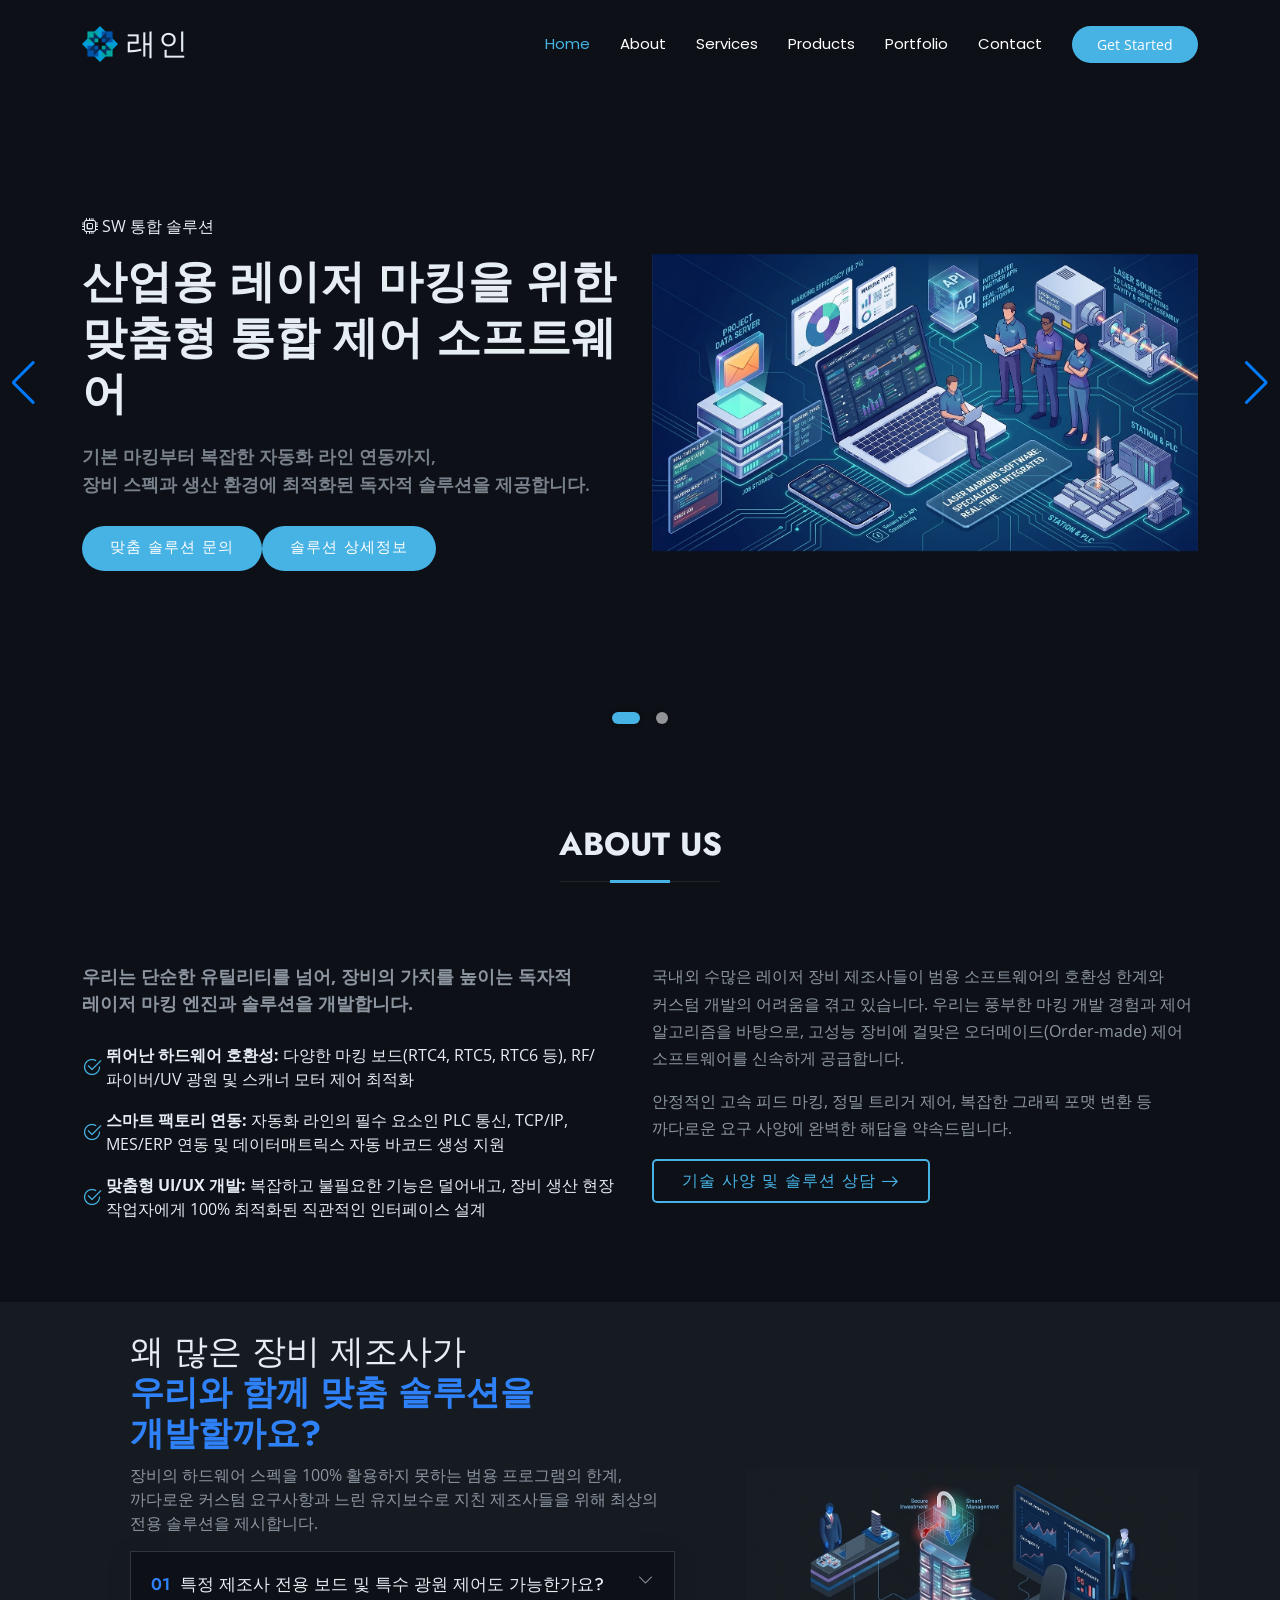
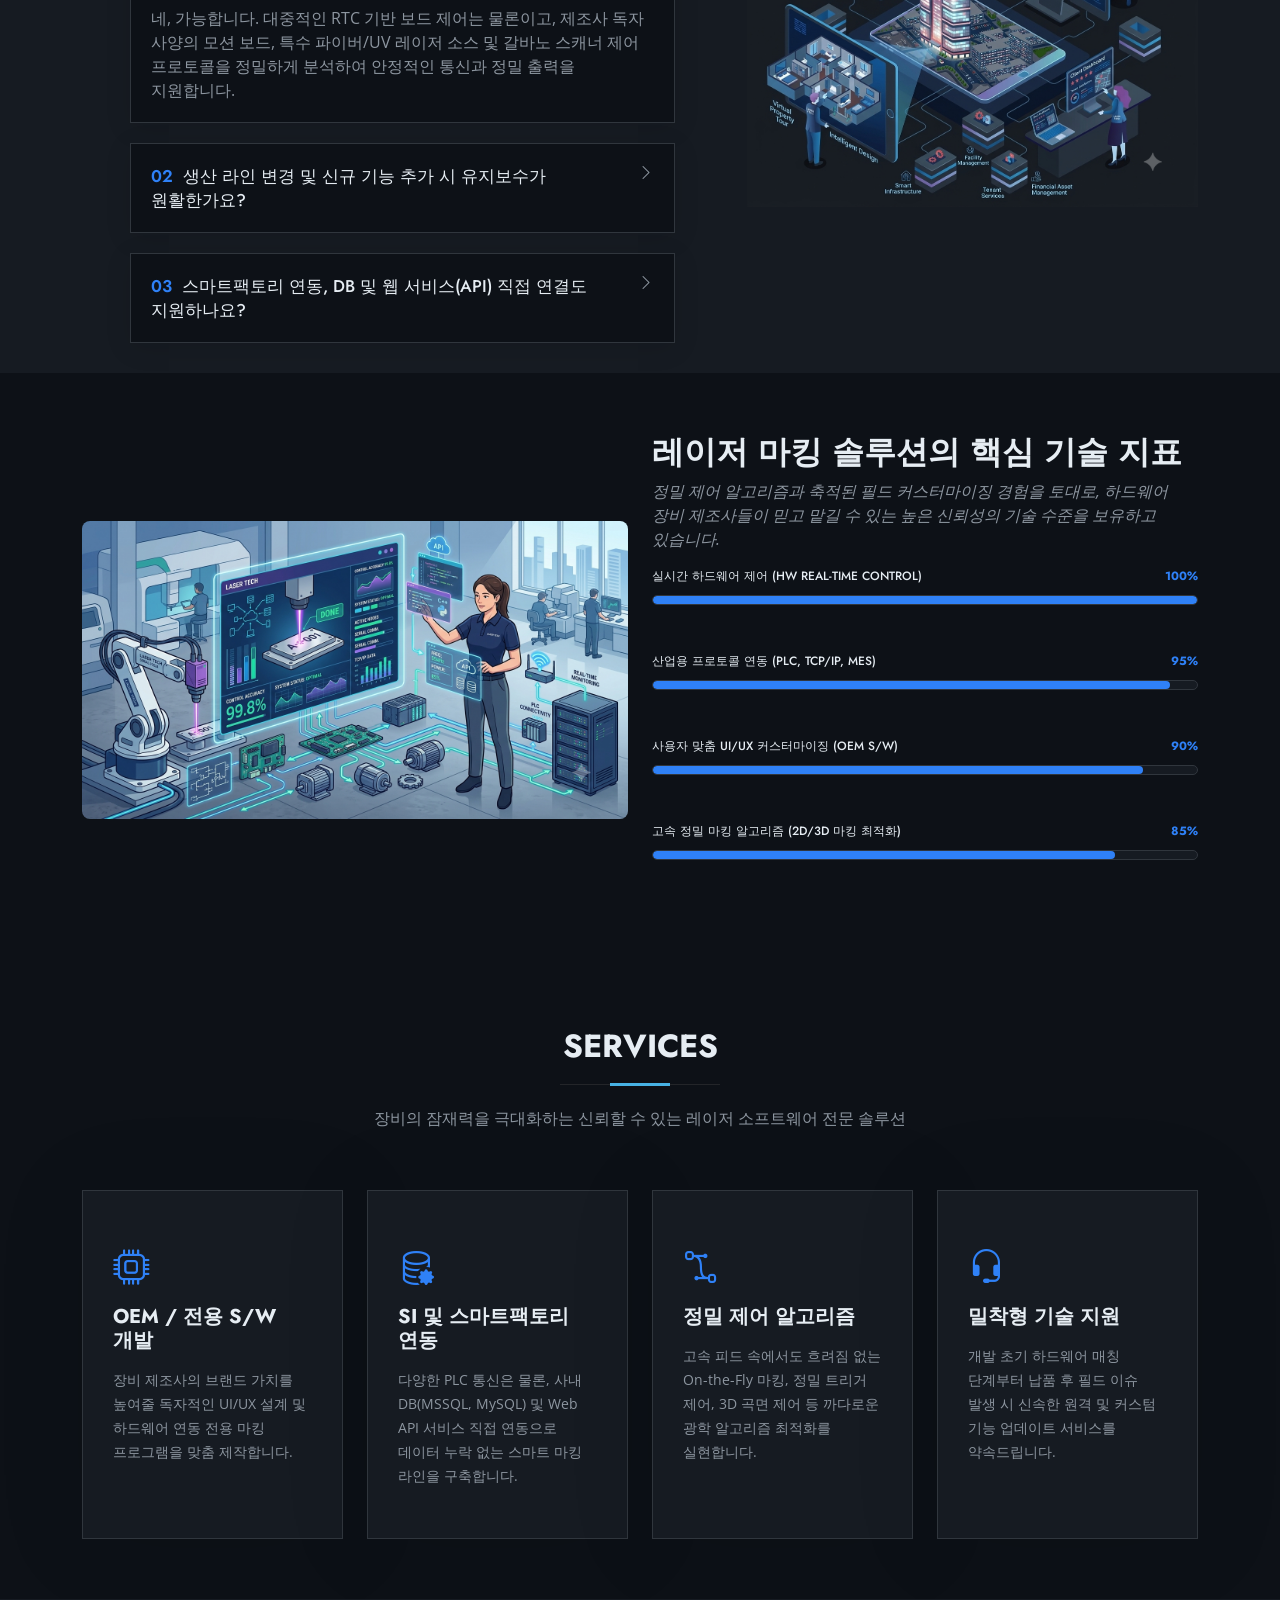
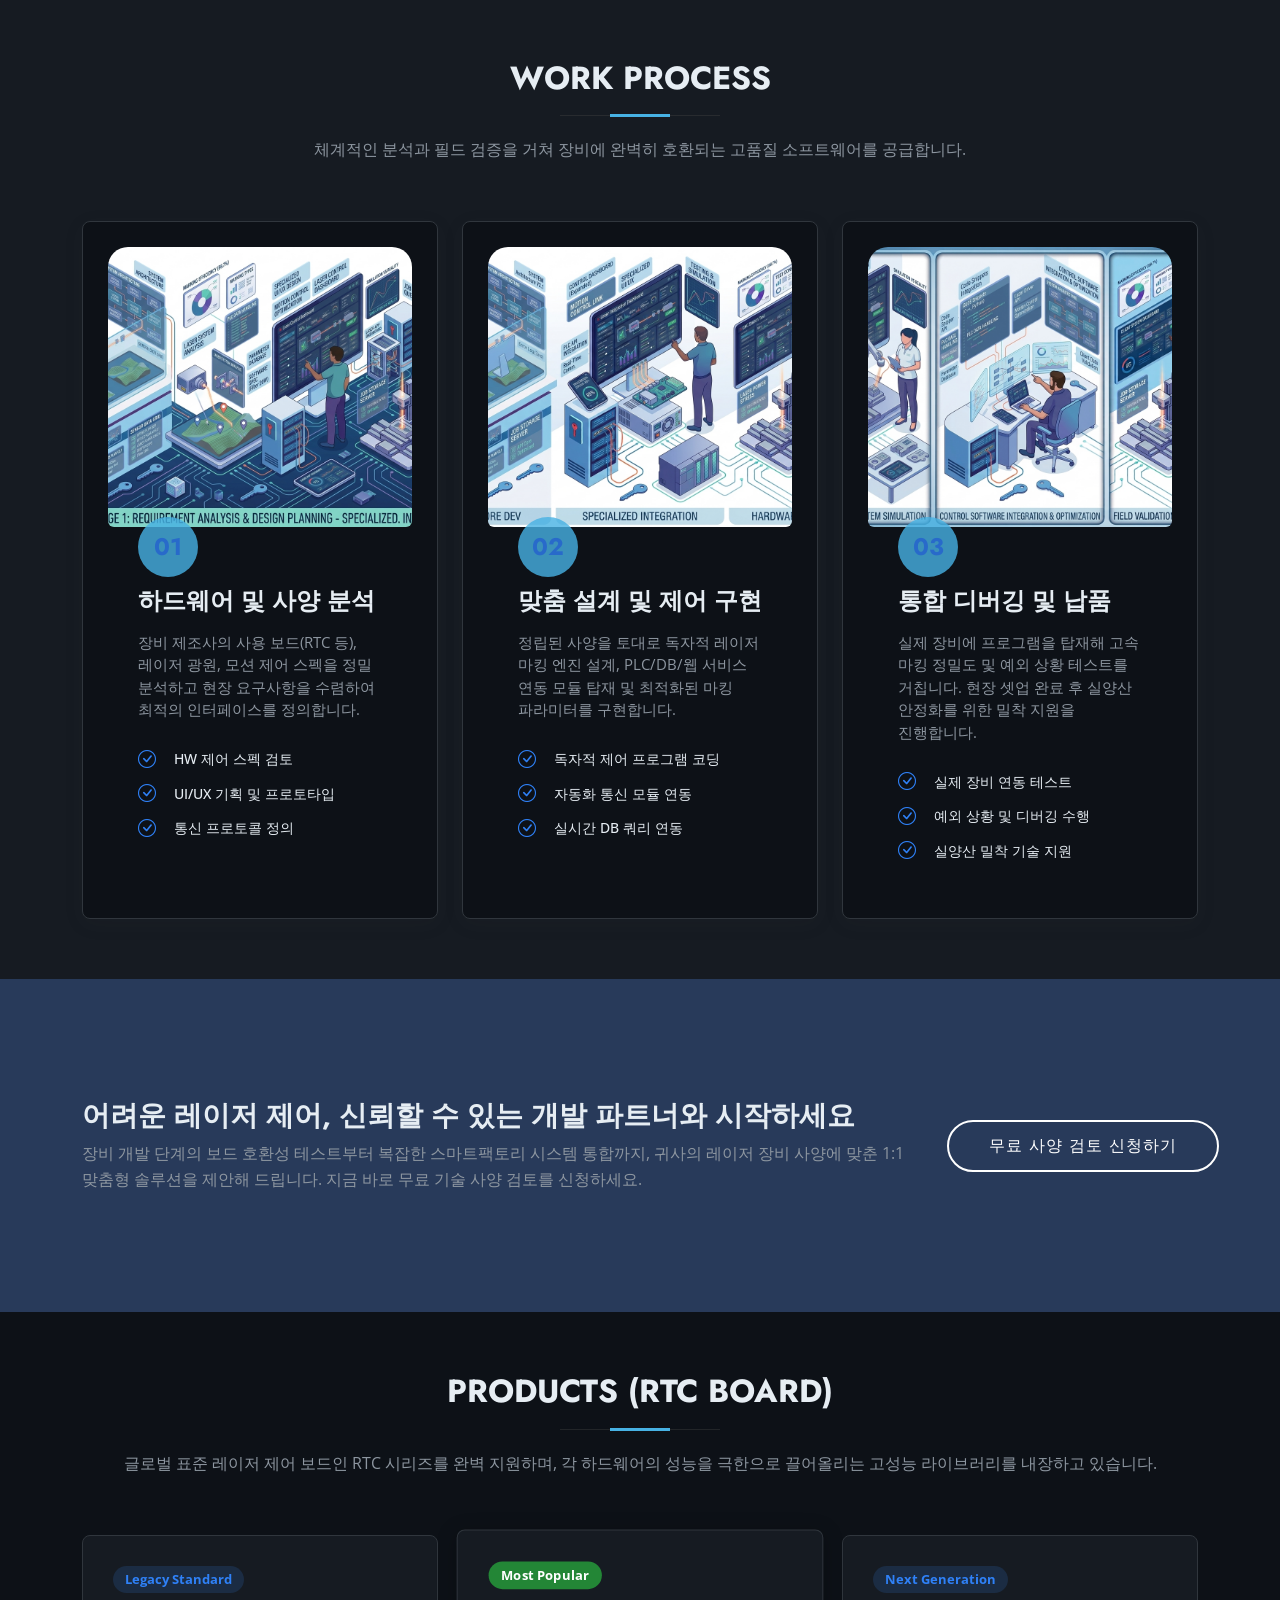
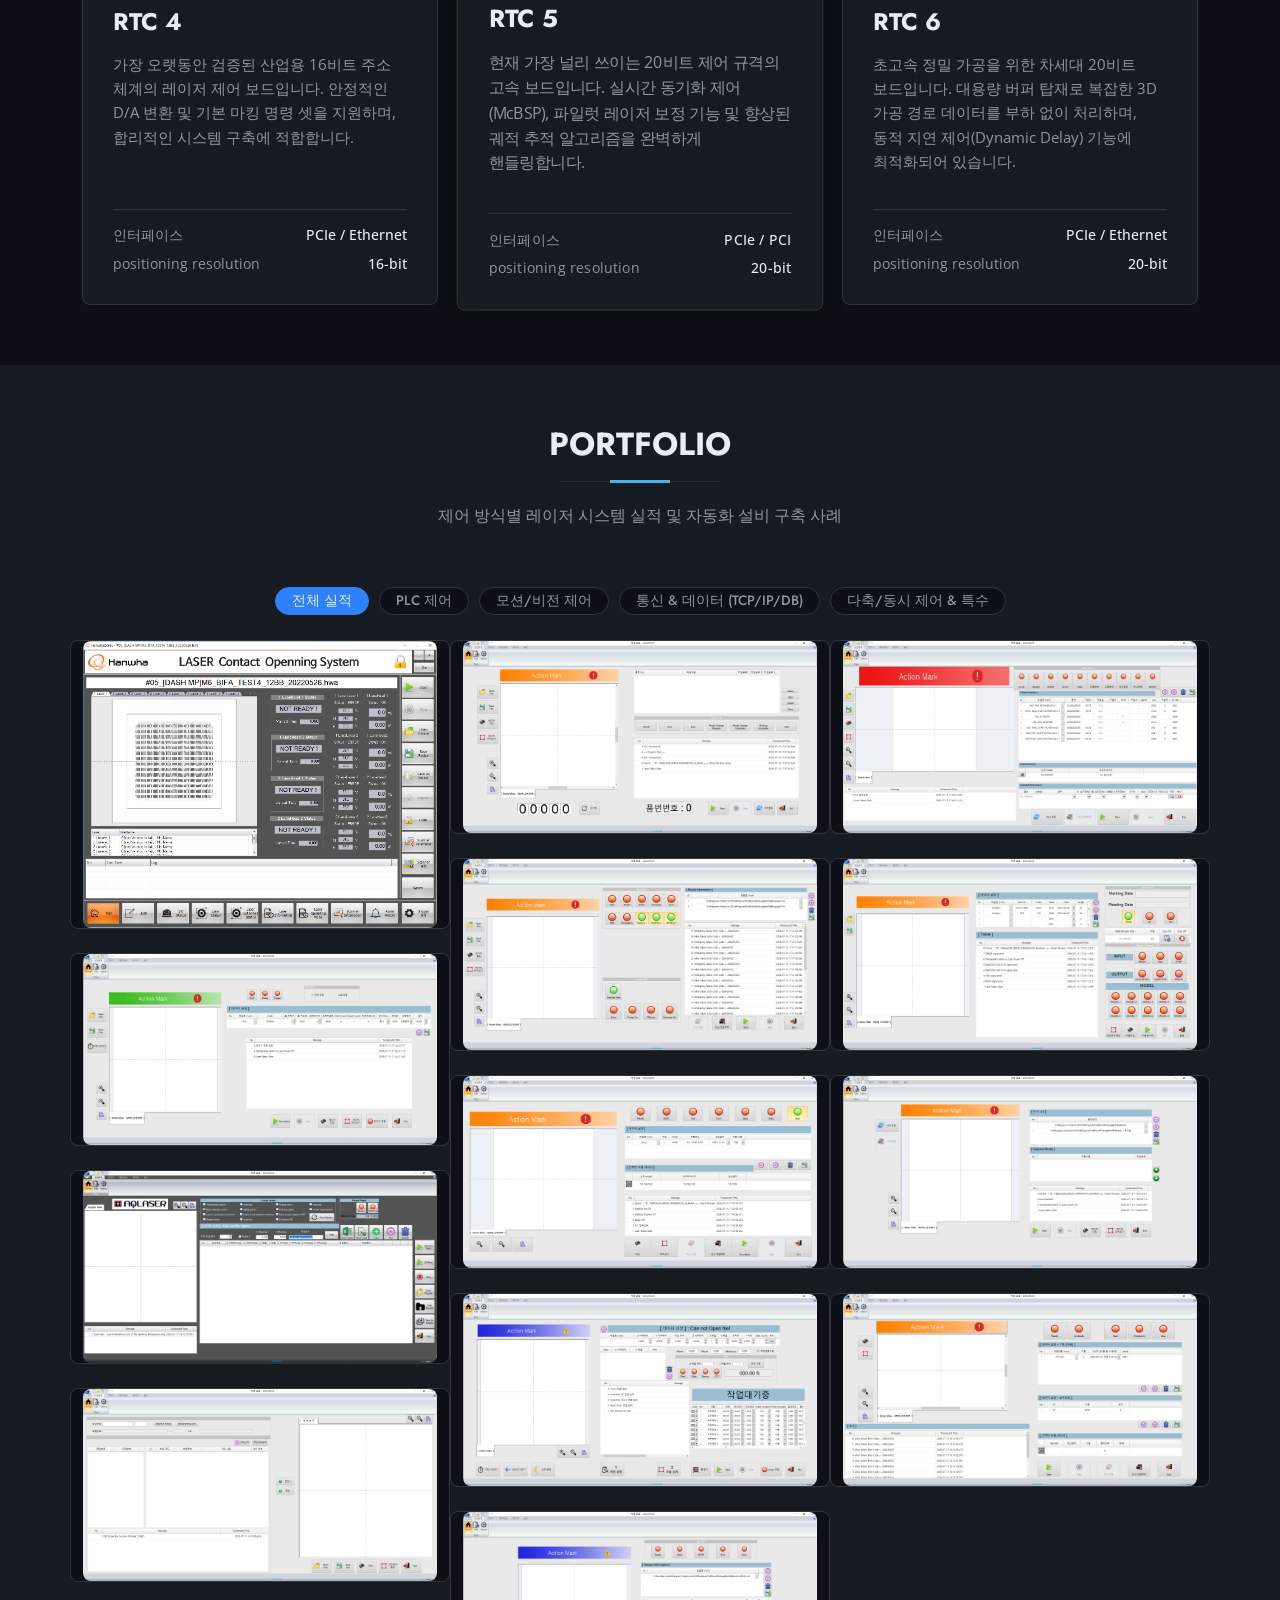
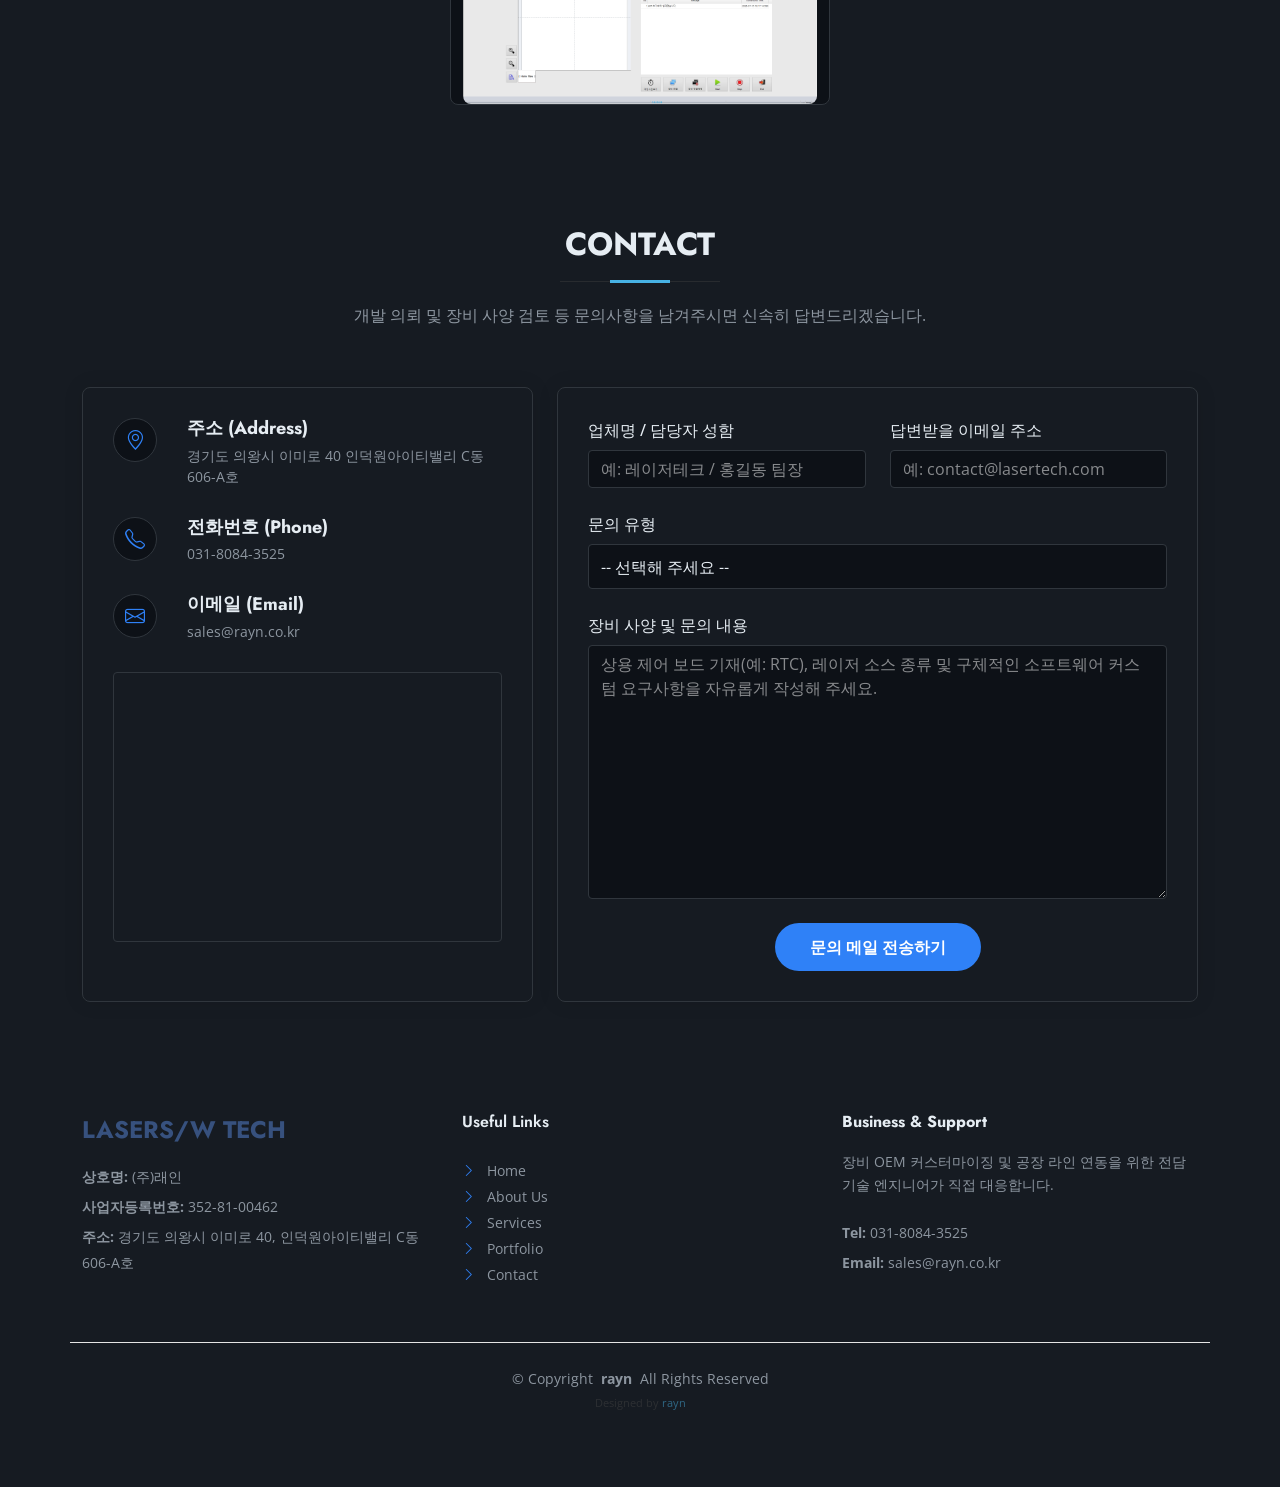
==== commit b0f93614: "Update index.html" ====
--- a/index.html
+++ b/index.html
@@ -39,6 +39,16 @@
   ======================================================== -->
 </head>
 
+  <!-- Google tag (gtag.js) -->
+<script async src="https://www.googletagmanager.com/gtag/js?id=G-G80PJNXKGP"></script>
+<script>
+  window.dataLayer = window.dataLayer || [];
+  function gtag(){dataLayer.push(arguments);}
+  gtag('js', new Date());
+
+  gtag('config', 'G-G80PJNXKGP');
+</script>
+  
 <body class="index-page">
 
   <header id="header" class="header d-flex align-items-center fixed-top">
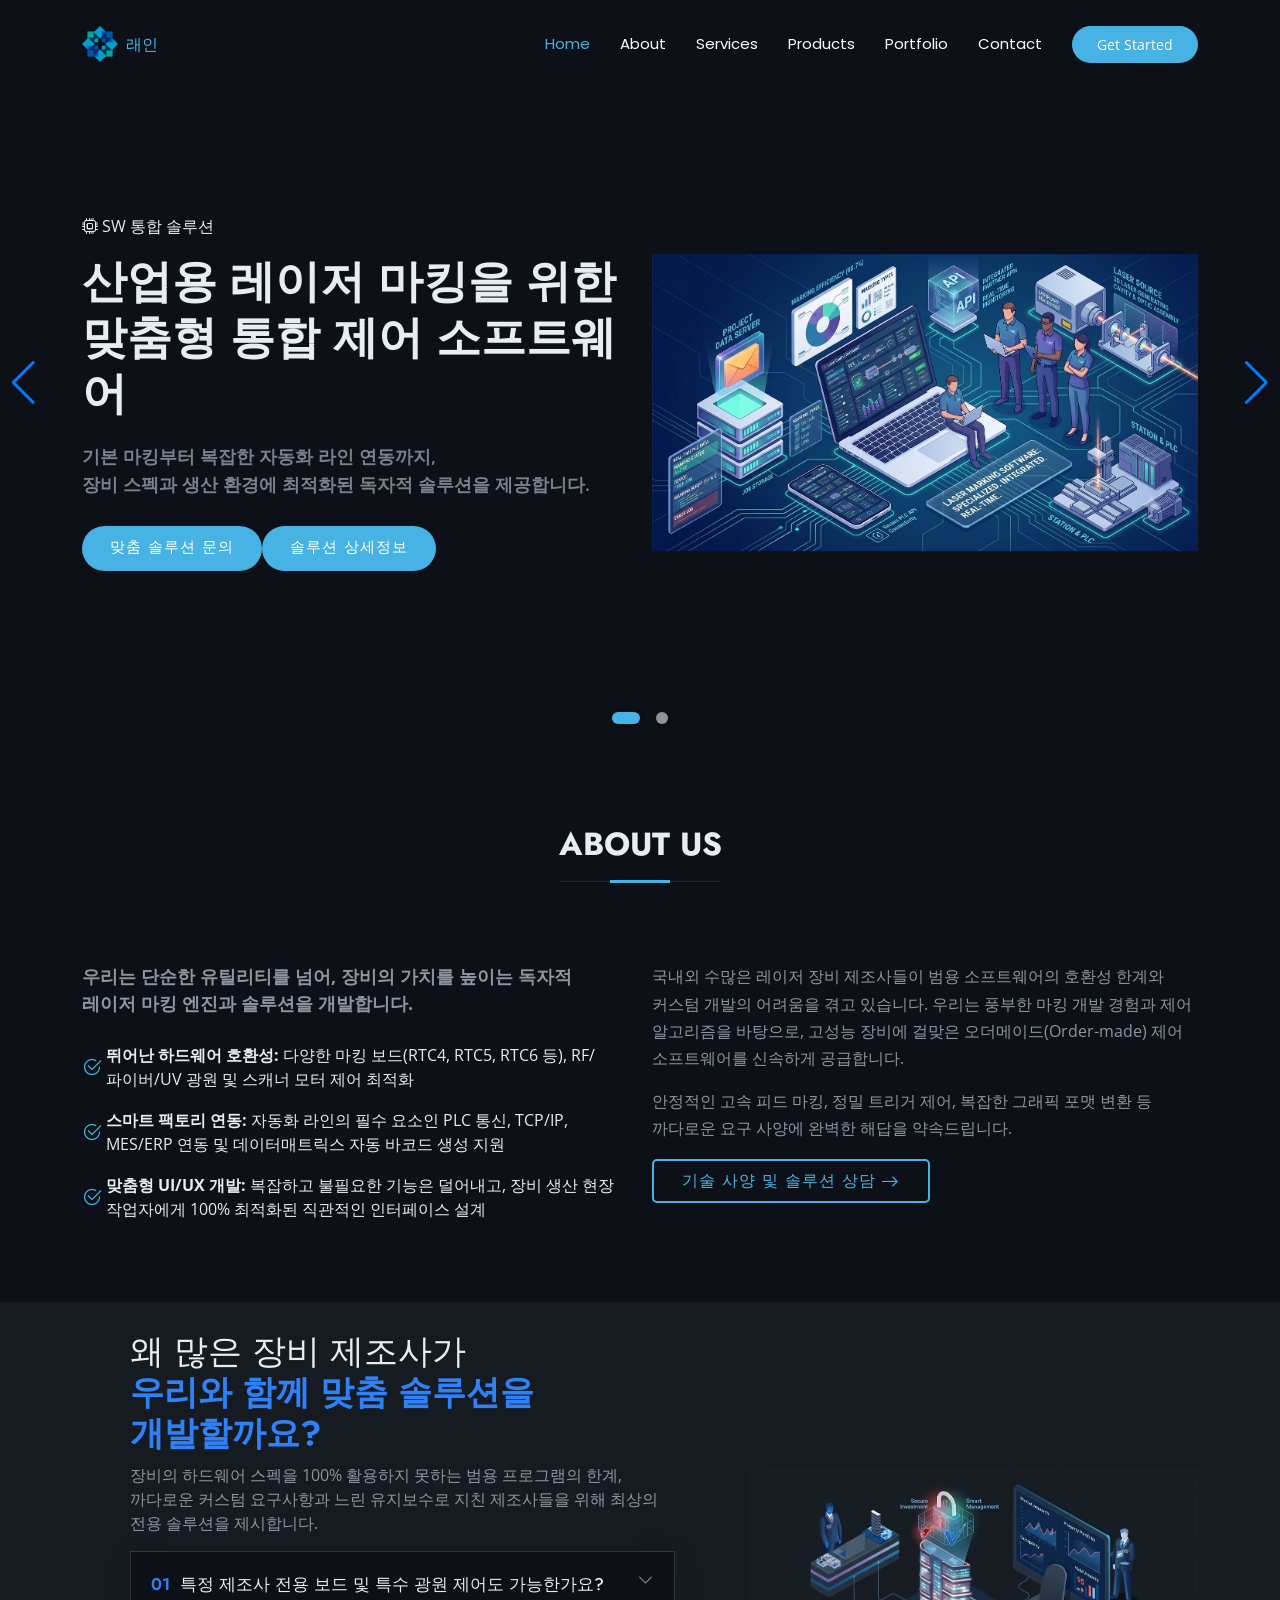
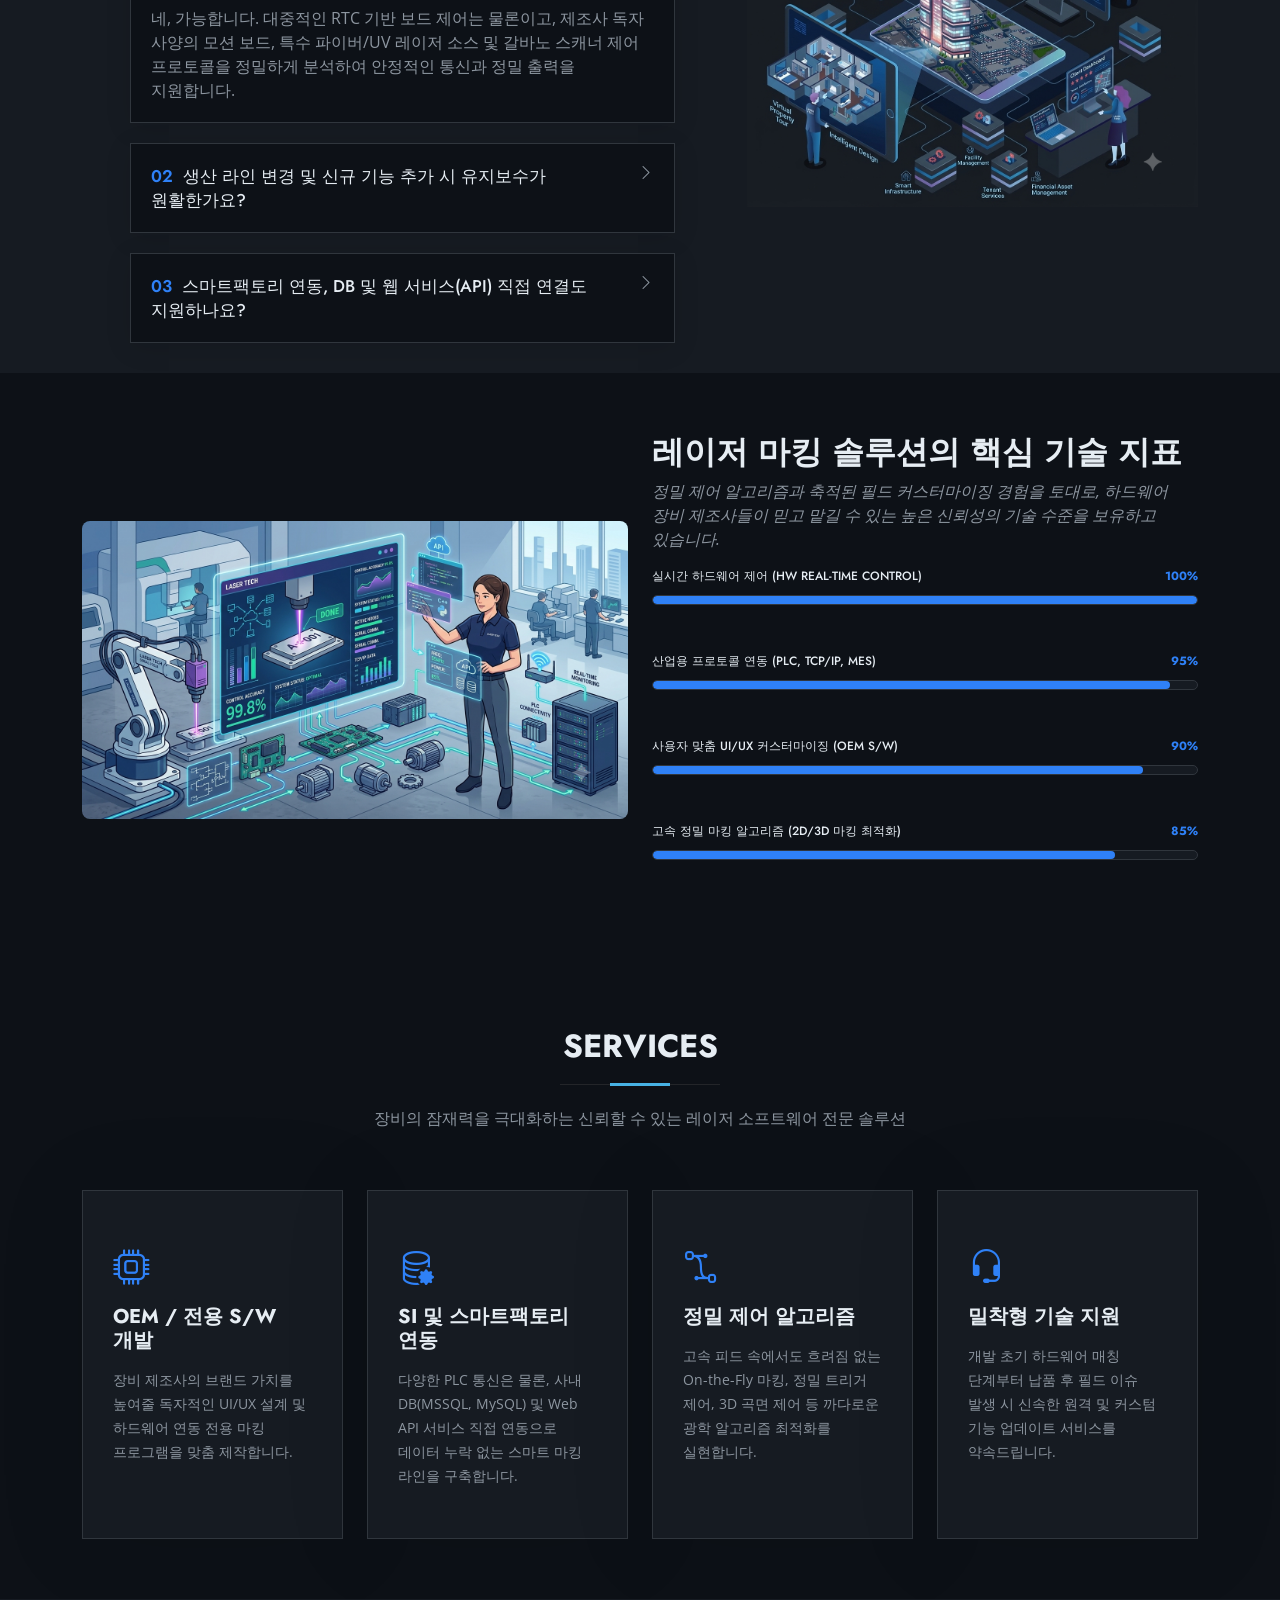
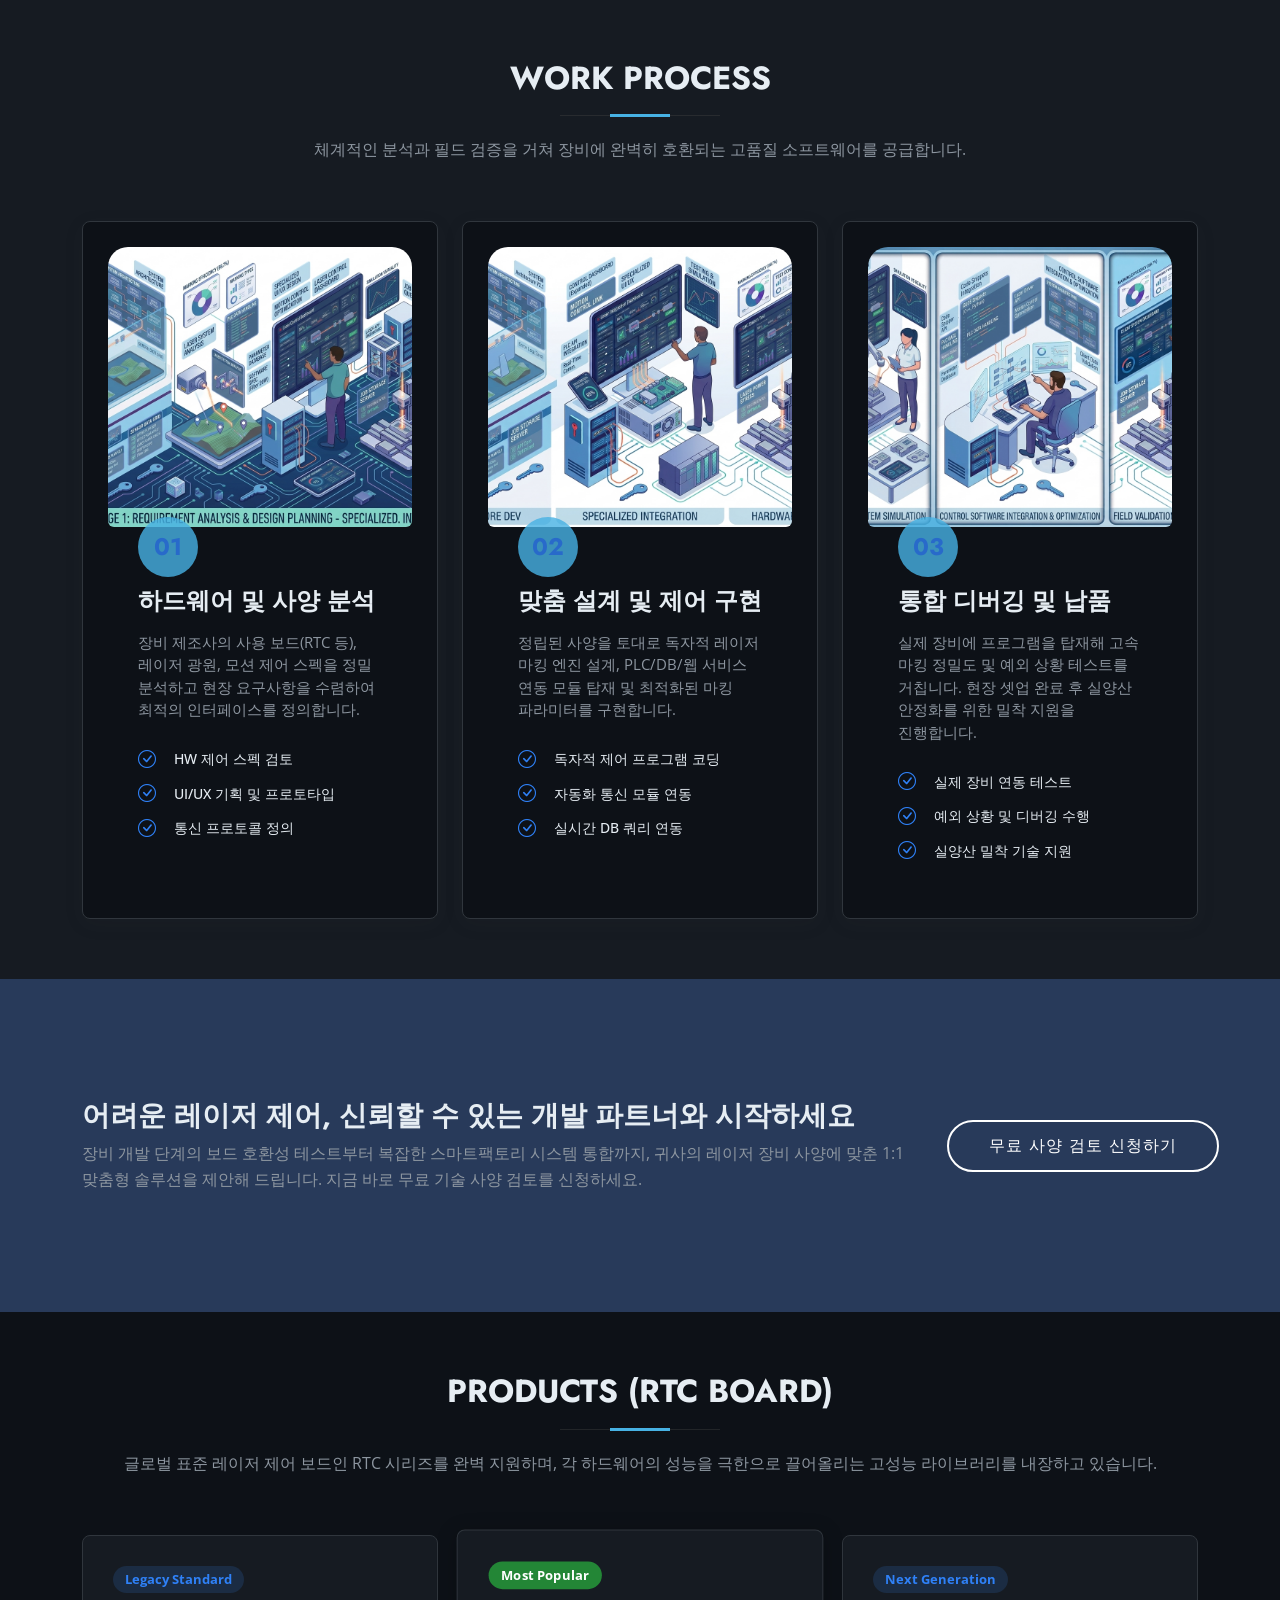
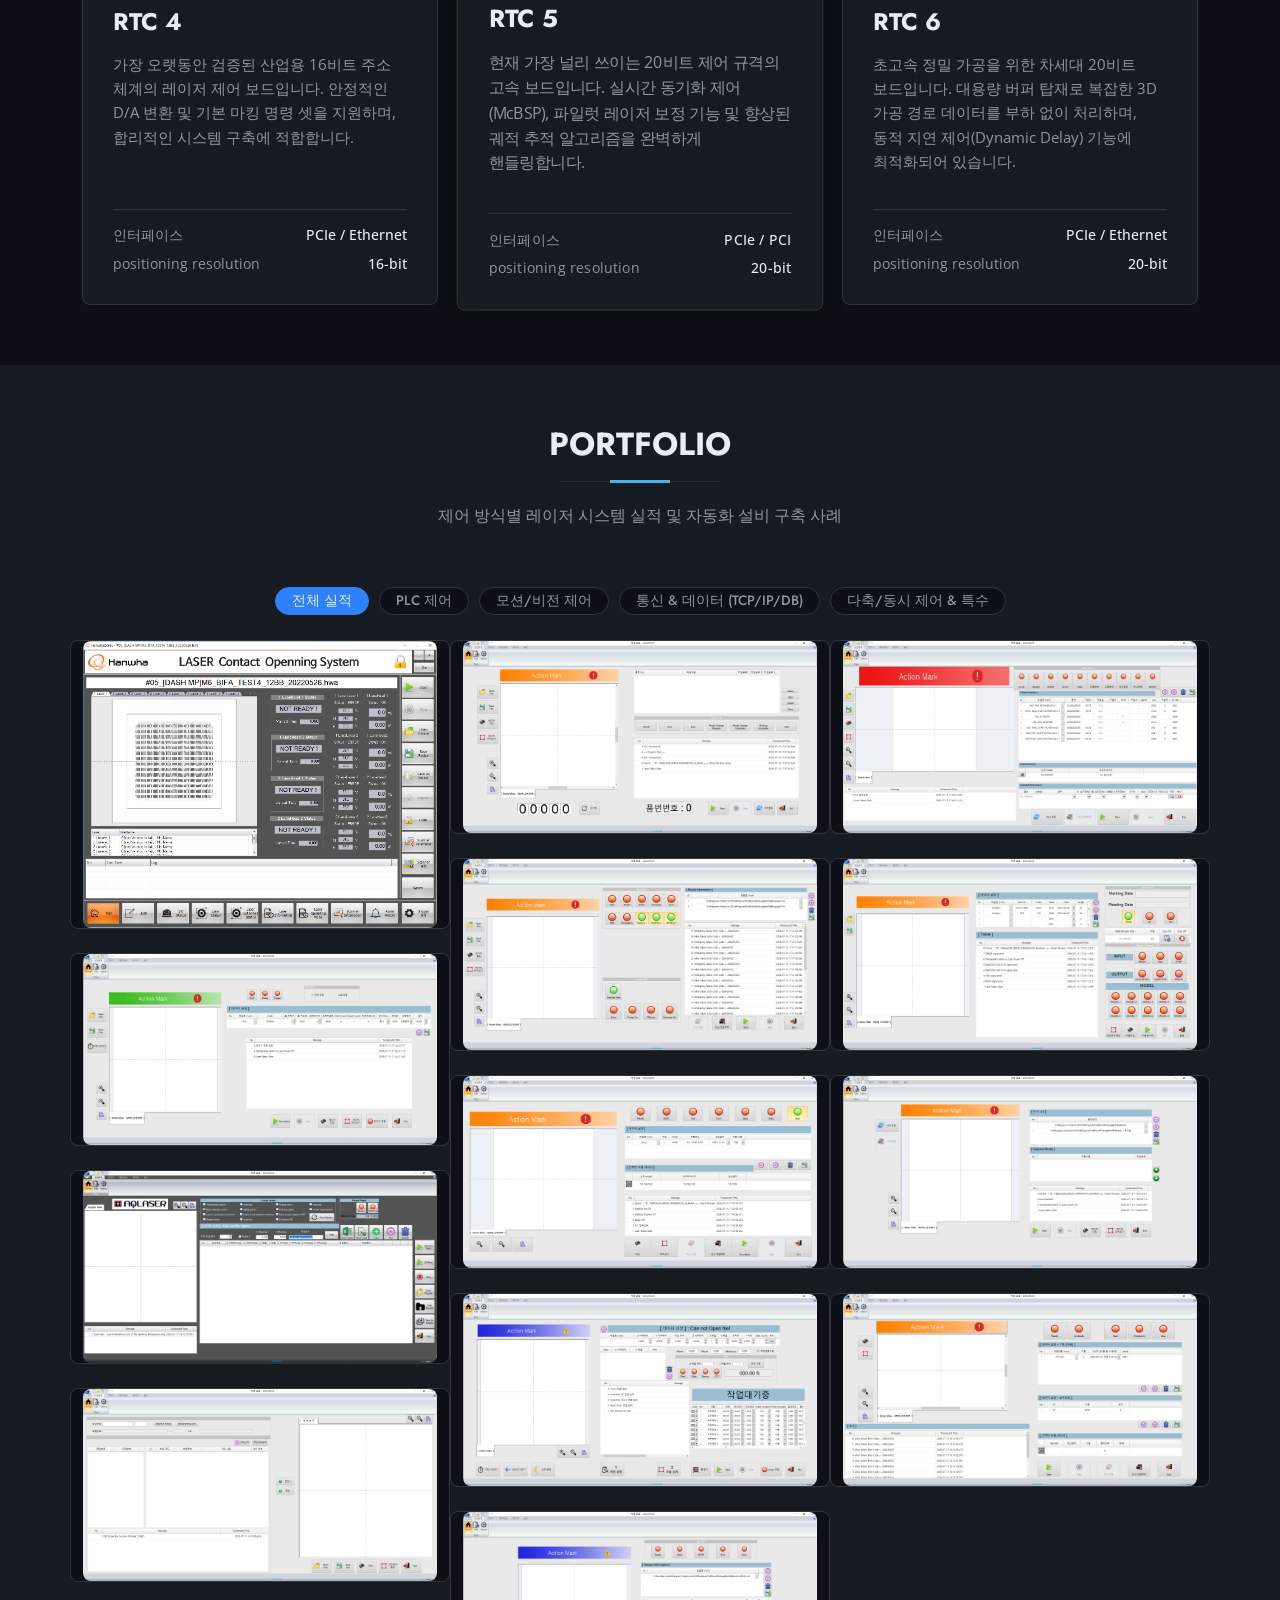
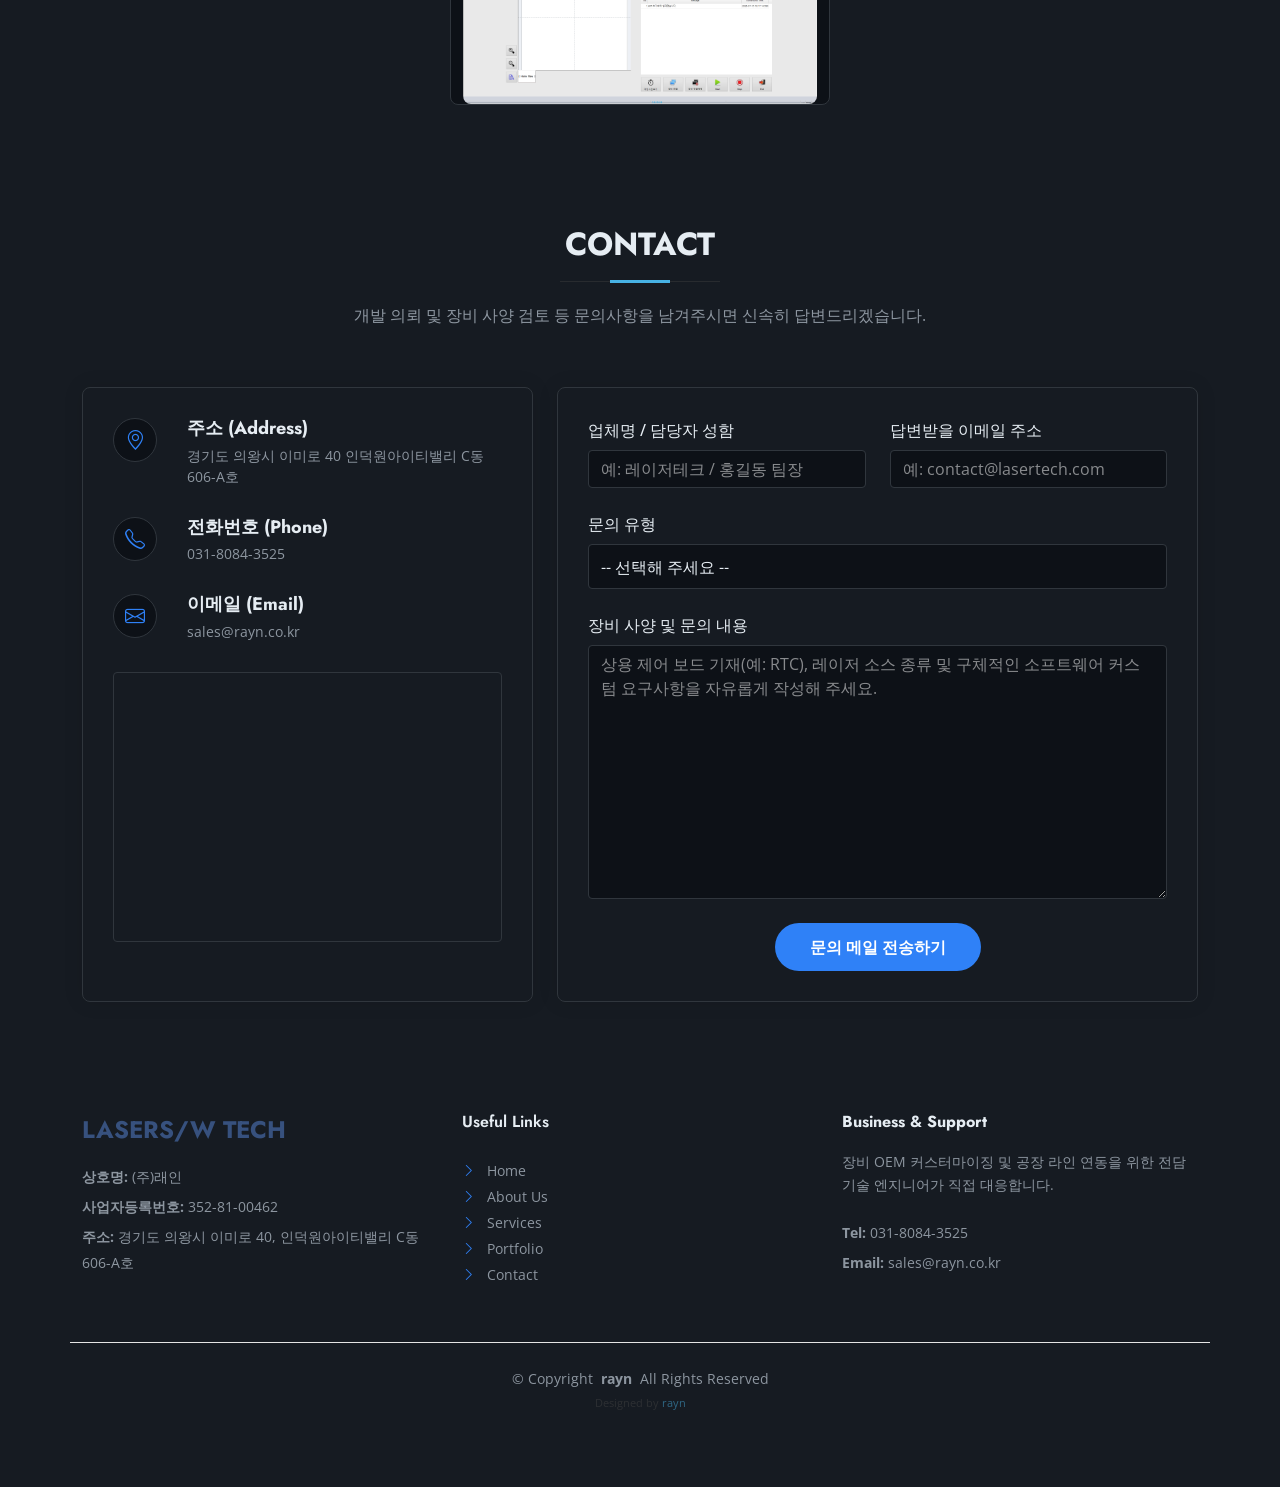
==== commit 3747c892: "Update index.html" ====
--- a/index.html
+++ b/index.html
@@ -10,6 +10,7 @@
 
   <meta name="naver-site-verification" content="f3168f4e40c9c7f69e14053269ffd216d7e3ba92" />
   <meta name="google-site-verification" content="O3yWZTH9PxNp2W1cBLQPosysqCDRjIPfOWeS39dHVcw" />
+  <meta name="naver-site-verification" content="27c27512dfdc67b99af610ff67c399fc9bf37d18" />
 
   <!-- Favicons -->
   <link href="assets/img/favicon.png" rel="icon">
@@ -39,7 +40,7 @@
   ======================================================== -->
 </head>
 
-  <!-- Google tag (gtag.js) -->
+<!-- Google tag (gtag.js) -->
 <script async src="https://www.googletagmanager.com/gtag/js?id=G-G80PJNXKGP"></script>
 <script>
   window.dataLayer = window.dataLayer || [];
@@ -58,7 +59,7 @@
         <!-- Uncomment the line below if you also wish to use an image logo -->
         <!-- <img src="assets/img/logo.webp" alt=""> -->
         <img src="assets/img/rayn_logo.png" alt="">
-        <h1 class="sitename">래인</h1>
+        <span class="sitename">래인</span>
       </a>
 
       <nav id="navmenu" class="navmenu">
